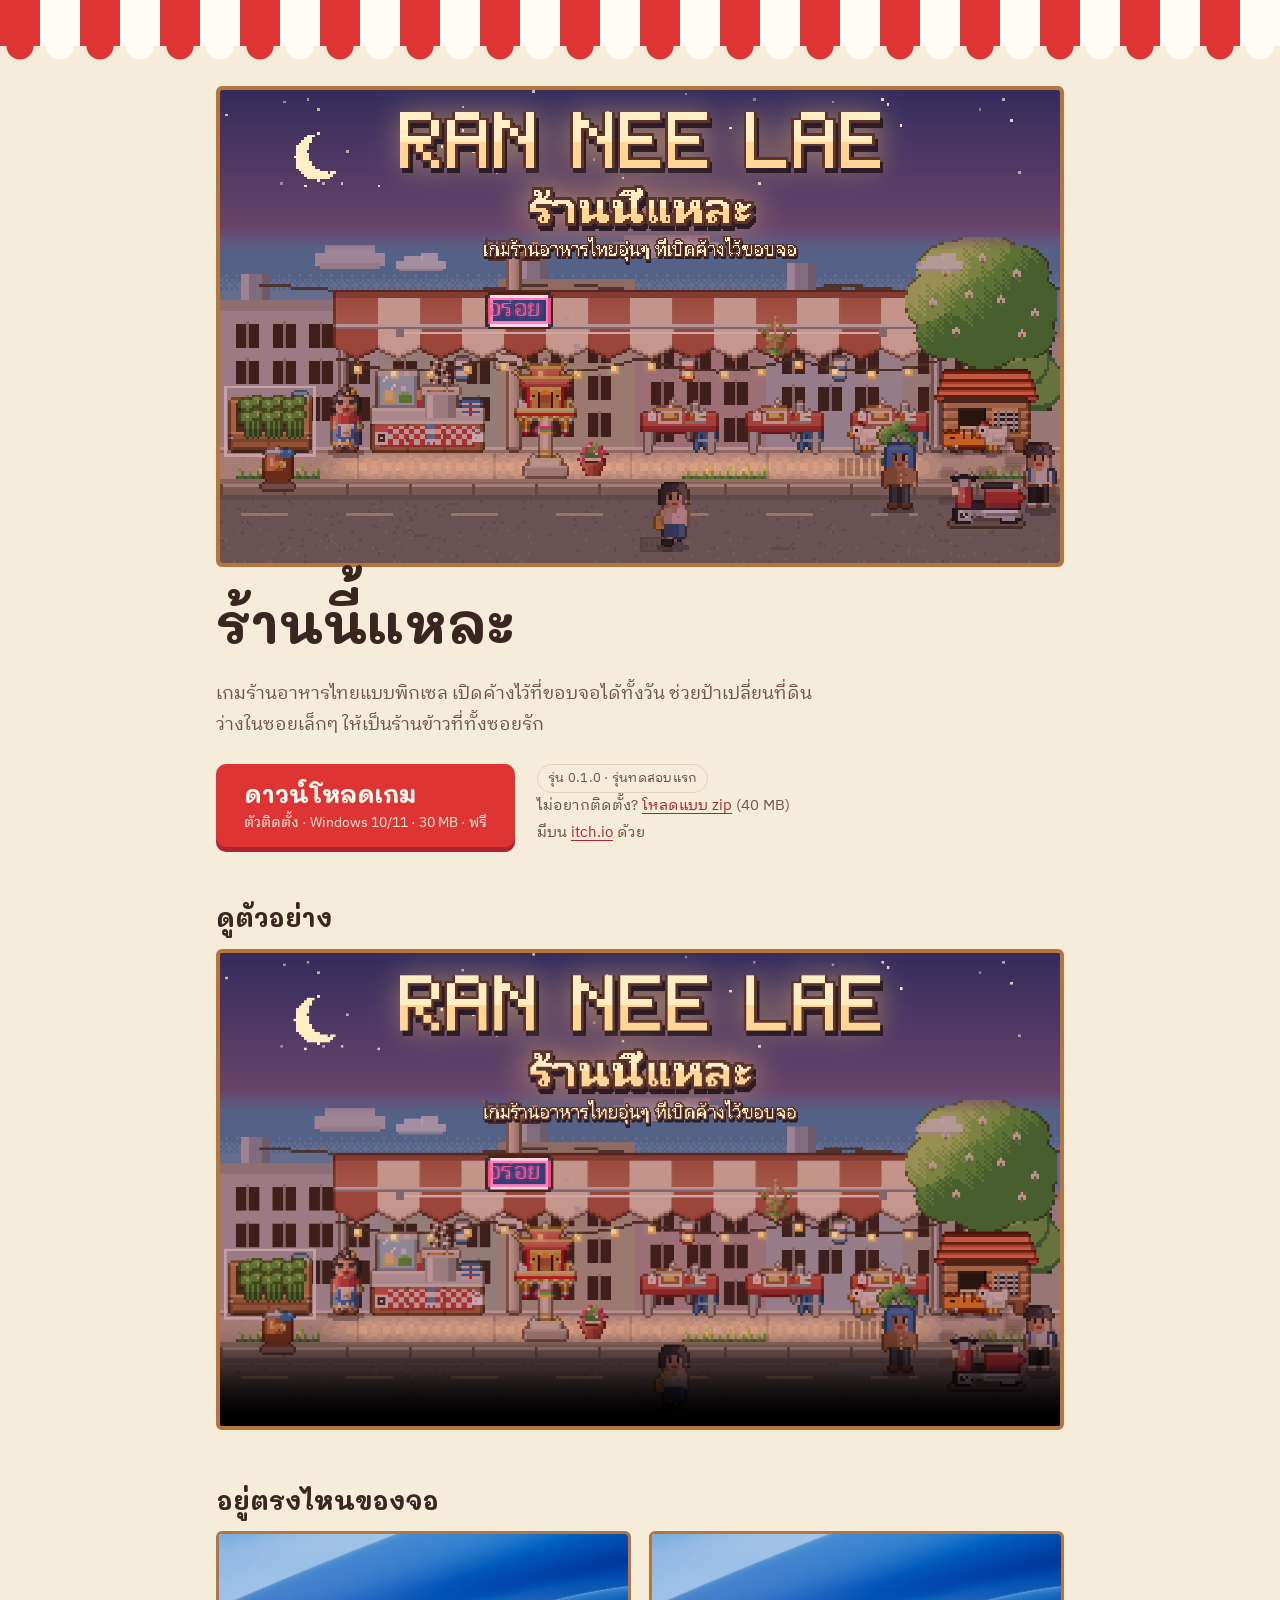
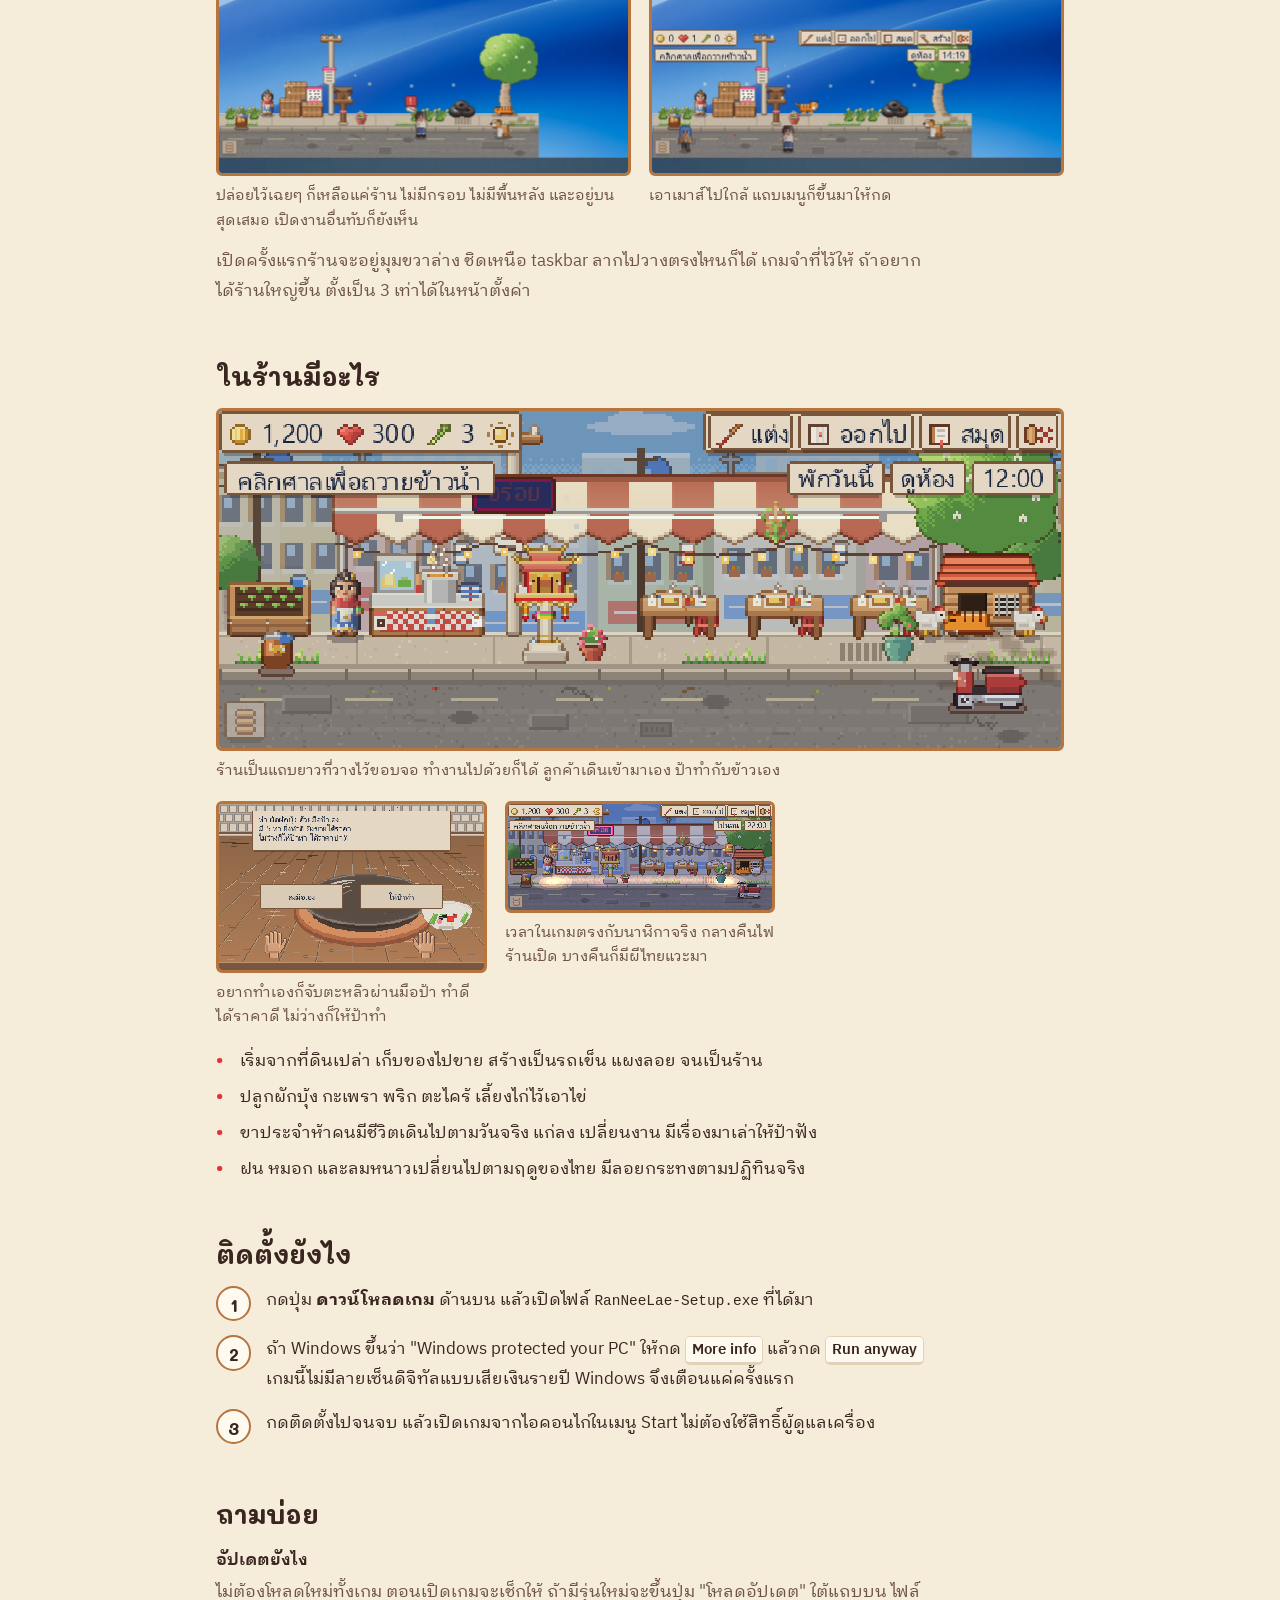
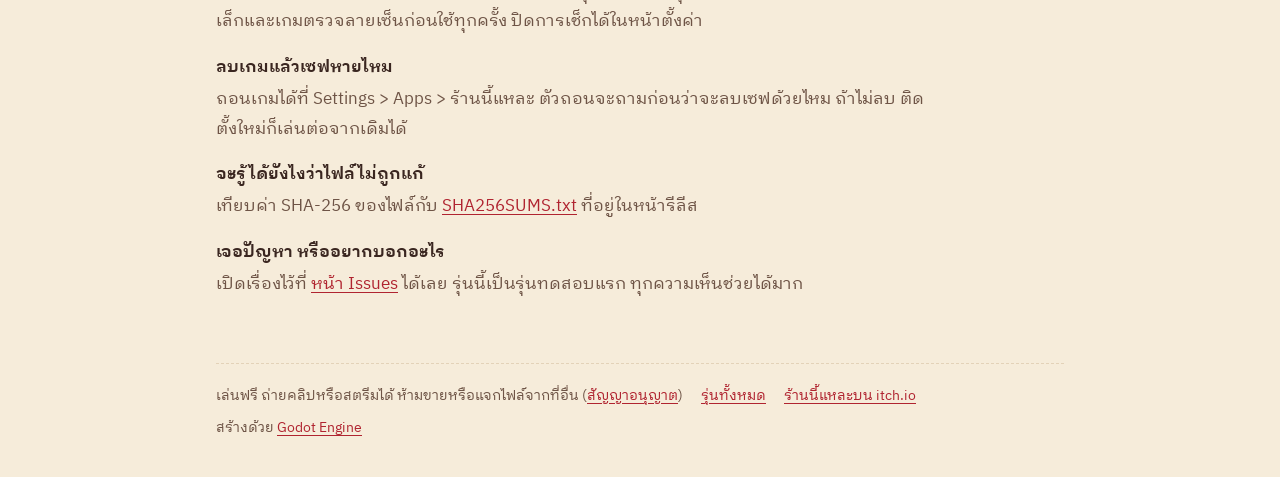
==== index.html @ ac4dc41e "Trailer on the download page Co-Authored-By: Claude Opus 5.5 <noreply@anthropic.com>" ====
<!doctype html>
<html lang="th">
<head>
<meta charset="utf-8">
<meta name="viewport" content="width=device-width, initial-scale=1, viewport-fit=cover">
<link rel="icon" type="image/png" href="icon.png">
<meta property="og:title" content="ร้านนี้แหละ">
<meta property="og:description" content="เกมร้านอาหารไทยแบบพิกเซล เปิดค้างไว้ที่ขอบหน้าจอได้ทั้งวัน เล่นฟรีบน Windows">
<meta property="og:image" content="https://intity01.github.io/ran-nee-lae-releases/cover.png">
<title>ร้านนี้แหละ</title>
<meta name="description" content="เกมร้านอาหารไทยแบบพิกเซล เปิดค้างไว้ที่ขอบหน้าจอได้ทั้งวัน เล่นฟรีบน Windows">
<link rel="preconnect" href="https://fonts.googleapis.com">
<link rel="preconnect" href="https://fonts.gstatic.com" crossorigin>
<link rel="stylesheet" href="https://fonts.googleapis.com/css2?family=Mali:wght@600;700&family=IBM+Plex+Sans+Thai+Looped:wght@400;600&display=swap">
<style>
*,*::before,*::after{box-sizing:border-box}
body{margin:0}
img{max-width:100%}
/* Layout: one warm column under the shop's striped awning; the cover is the shop window, the button is the till. */
:root {
	--ground: #f6ecda;      /* concrete in the sun */
	--paper: #fffaf0;       /* enamel plate */
	--ink: #3a2620;         /* outline ink, warm */
	--ink-soft: #6e5446;
	--awning: #de3434;      /* awning red */
	--awning-deep: #b02430;
	--stripe: #fffcf6;
	--wood: #b6743e;
	--line: #e3d2b8;
	--gold: #eeb632;
	--on-awning: #fffaf0;
	--link: #b02430;
	--display: "Mali", "Itim", "Leelawadee UI", sans-serif;
	--body: "IBM Plex Sans Thai Looped", "Leelawadee UI", "Tahoma", sans-serif;
}
@media (prefers-color-scheme: dark) {
	:root:not([data-theme="light"]) {
		--ground: #2a2440; --paper: #352d50; --ink: #f6ead2; --ink-soft: #c9bcd6;
		--awning: #f0605a; --awning-deep: #c8404a; --stripe: #f2e6d8; --wood: #e0a46a;
		--line: #4a4068; --gold: #ffd75e; --on-awning: #2a1a1a; --link: #ffb4a8; color-scheme: dark;
	}
}
:root[data-theme="dark"] {
	--ground: #2a2440; --paper: #352d50; --ink: #f6ead2; --ink-soft: #c9bcd6;
	--awning: #f0605a; --awning-deep: #c8404a; --stripe: #f2e6d8; --wood: #e0a46a;
	--line: #4a4068; --gold: #ffd75e; --on-awning: #2a1a1a; --link: #ffb4a8; color-scheme: dark;
}

body { background: var(--ground); color: var(--ink); font: 400 1.0625rem/1.75 var(--body); }
img.px { image-rendering: pixelated; display: block; width: 100%; height: auto; }
a { color: var(--link); text-underline-offset: 3px; }
a:focus-visible, .buy:focus-visible { outline: 3px solid var(--gold); outline-offset: 3px; }

/* the awning: red and white stripes ending in scallops, like the shop's own */
.awning { height: 46px; position: relative;
	background: repeating-linear-gradient(90deg, var(--awning) 0 40px, var(--stripe) 40px 80px); }
.awning::after { content: ""; position: absolute; left: 0; right: 0; top: 100%; height: 14px;
	background: radial-gradient(circle at 20px 0, var(--awning) 13px, transparent 14px) 0 0 / 80px 14px repeat-x,
		radial-gradient(circle at 20px 0, var(--stripe) 13px, transparent 14px) 40px 0 / 80px 14px repeat-x; }

.wrap { max-width: 880px; margin: 0 auto; padding-left: max(16px, env(safe-area-inset-left, 0px));
	padding-right: max(16px, env(safe-area-inset-right, 0px)); }

.hero { padding-block: 40px 8px; display: grid; gap: 22px; }
.window { border: 4px solid var(--wood); border-radius: 6px; overflow: hidden; background: var(--paper); }
.hero h1 { font: 700 clamp(2.4rem, 7vw, 3.4rem)/1.25 var(--display); margin: 0; text-wrap: balance; }
.hero .lede { margin: 0; max-width: 34em; color: var(--ink-soft); font-size: 1.125rem; }
.till { display: flex; flex-wrap: wrap; align-items: center; gap: 14px 22px; }
.buy { display: inline-grid; gap: 2px; text-decoration: none; background: var(--awning); color: var(--on-awning);
	padding: 14px 28px 12px; border-radius: 10px; box-shadow: 0 5px 0 var(--awning-deep);
	transition: transform .12s, box-shadow .12s; }
:root .buy { color: var(--on-awning); }
.buy:hover { transform: translateY(2px); box-shadow: 0 3px 0 var(--awning-deep); }
.buy:active { transform: translateY(5px); box-shadow: 0 0 0 var(--awning-deep); }
.buy b { font: 700 1.5rem/1.3 var(--display); }
.buy small { font-size: .875rem; opacity: .92; }
.alt { font-size: .95rem; color: var(--ink-soft); }
.tag { display: inline-block; font-size: .8125rem; letter-spacing: .02em; padding: 2px 10px; border-radius: 99px;
	border: 1px solid var(--line); color: var(--ink-soft); }

section { padding-block: 44px 8px; }
h2 { font: 700 1.6rem/1.4 var(--display); margin: 0 0 14px; text-wrap: balance; }
.shots { display: grid; grid-template-columns: repeat(auto-fit, minmax(240px, 1fr)); gap: 18px; }
.shots figure { margin: 0; display: grid; gap: 8px; align-content: start; min-width: 0; }
.shots .window { border-width: 3px; }
.shots figcaption { font-size: .95rem; color: var(--ink-soft); line-height: 1.6; }
.wide { grid-column: 1 / -1; }
.desk { grid-template-columns: repeat(auto-fit, minmax(280px, 1fr)); }
.desk img { display: block; width: 100%; height: auto; }
.trailer { display: block; width: 100%; height: auto; background: #1c1624; }
.note { margin: 14px 0 0; max-width: 42em; color: var(--ink-soft); }
ul.menu { list-style: none; padding: 0; margin: 18px 0 0; display: grid; gap: 6px; max-width: 40em; }
ul.menu li { display: grid; grid-template-columns: 1.4em 1fr; }
ul.menu li::before { content: "•"; color: var(--awning); font-weight: 700; }

ol.steps { list-style: none; counter-reset: s; padding: 0; margin: 0; display: grid; gap: 14px; max-width: 42em; }
ol.steps li { counter-increment: s; display: grid; grid-template-columns: 2.4rem 1fr; gap: 12px; align-items: start; }
ol.steps li::before { content: counter(s); font: 700 1.1rem/2.2rem var(--display); text-align: center;
	width: 2.2rem; height: 2.2rem; border-radius: 50%; background: var(--paper); border: 2px solid var(--wood); }
ol.steps p { margin: 0; }
kbd { font: 600 .9em var(--body); background: var(--paper); border: 1px solid var(--line); border-bottom-width: 3px;
	border-radius: 5px; padding: 0 6px; white-space: nowrap; }

dl.faq { margin: 0; display: grid; gap: 16px; max-width: 42em; }
dl.faq dt { font-weight: 600; }
dl.faq dd { margin: 2px 0 0; color: var(--ink-soft); }
code { font-size: .85em; word-break: break-all; }

footer { margin-top: 56px; border-top: 1px dashed var(--line); padding-block: 20px 36px; font-size: .9rem;
	color: var(--ink-soft); display: flex; flex-wrap: wrap; gap: 6px 18px; }
@media (prefers-reduced-motion: reduce) { .buy { transition: none; } }
</style>
</head>
<body>

<div class="awning" aria-hidden="true"></div>

<main class="wrap">
	<header class="hero">
		<div class="window"><img class="px" src="cover.png" width="1280" height="720"
			alt="ร้านข้าวของป้าในซอยตอนพลบค่ำ มีกันสาดลายแดงขาว ศาลพระภูมิ โต๊ะ และไก่"></div>
		<h1>ร้านนี้แหละ</h1>
		<p class="lede">เกมร้านอาหารไทยแบบพิกเซล เปิดค้างไว้ที่ขอบจอได้ทั้งวัน ช่วยป้าเปลี่ยนที่ดินว่างในซอยเล็กๆ ให้เป็นร้านข้าวที่ทั้งซอยรัก</p>
		<div class="till">
			<a class="buy" id="download" href="https://github.com/intity01/ran-nee-lae-releases/releases/latest/download/RanNeeLae-Setup.exe">
				<b>ดาวน์โหลดเกม</b>
				<small>ตัวติดตั้ง · Windows 10/11 · 30 MB · ฟรี</small>
			</a>
			<div class="alt">
				<span class="tag">รุ่น 0.1.0 · รุ่นทดสอบแรก</span><br>
				ไม่อยากติดตั้ง? <a href="https://github.com/intity01/ran-nee-lae-releases/releases/latest/download/RanNeeLae.zip">โหลดแบบ zip</a> (40 MB)<br>
				มีบน <a href="https://im-shines.itch.io/ran-nee-lae">itch.io</a> ด้วย
			</div>
		</div>
	</header>

	<section aria-labelledby="watch">
		<h2 id="watch">ดูตัวอย่าง</h2>
		<div class="window"><video class="trailer" src="media/trailer.mp4" poster="cover.png" width="1280" height="800"
			controls muted playsinline preload="metadata">ตัวอย่างเกม 32 วินาที</video></div>
	</section>

	<section aria-labelledby="where">
		<h2 id="where">อยู่ตรงไหนของจอ</h2>
		<div class="shots desk">
			<figure>
				<div class="window"><img src="shots/desktop-quiet.png" width="820" height="479"
					alt="ร้านของป้าวางอยู่มุมล่างของหน้าจอ Windows เหนือ taskbar ไม่มีกรอบหน้าต่าง เห็นพื้นหลังจอรอบๆ"></div>
				<figcaption>ปล่อยไว้เฉยๆ ก็เหลือแค่ร้าน ไม่มีกรอบ ไม่มีพื้นหลัง และอยู่บนสุดเสมอ เปิดงานอื่นทับก็ยังเห็น</figcaption>
			</figure>
			<figure>
				<div class="window"><img src="shots/desktop-ui.png" width="820" height="479"
					alt="ร้านเดียวกันตอนเอาเมาส์ไปใกล้ มีแถบเงิน หัวใจ ผัก และปุ่มแต่ง ออกไป สมุด สร้าง ขึ้นมา"></div>
				<figcaption>เอาเมาส์ไปใกล้ แถบเมนูก็ขึ้นมาให้กด</figcaption>
			</figure>
		</div>
		<p class="note">เปิดครั้งแรกร้านจะอยู่มุมขวาล่าง ชิดเหนือ taskbar ลากไปวางตรงไหนก็ได้ เกมจำที่ไว้ให้ ถ้าอยากได้ร้านใหญ่ขึ้น ตั้งเป็น 3 เท่าได้ในหน้าตั้งค่า</p>
	</section>

	<section aria-labelledby="inside">
		<h2 id="inside">ในร้านมีอะไร</h2>
		<div class="shots">
			<figure class="wide">
				<div class="window"><img class="px" src="shots/day.png" width="640" height="256"
					alt="ร้านตอนกลางวัน มีแปลงผัก ป้ายืนหน้าเตา โต๊ะลูกค้า และเล้าไก่"></div>
				<figcaption>ร้านเป็นแถบยาวที่วางไว้ขอบจอ ทำงานไปด้วยก็ได้ ลูกค้าเดินเข้ามาเอง ป้าทำกับข้าวเอง</figcaption>
			</figure>
			<figure>
				<div class="window"><img class="px" src="shots/cook.png" width="640" height="400"
					alt="มุมมองมือของป้าหน้ากระทะ เลือกได้ว่าจะลงมือเองหรือให้ป้าทำ"></div>
				<figcaption>อยากทำเองก็จับตะหลิวผ่านมือป้า ทำดีได้ราคาดี ไม่ว่างก็ให้ป้าทำ</figcaption>
			</figure>
			<figure>
				<div class="window"><img class="px" src="shots/night.png" width="640" height="256"
					alt="ร้านตอนกลางคืน โคมไฟเปิด ป้ายไฟนีออนสว่าง"></div>
				<figcaption>เวลาในเกมตรงกับนาฬิกาจริง กลางคืนไฟร้านเปิด บางคืนก็มีผีไทยแวะมา</figcaption>
			</figure>
		</div>
		<ul class="menu">
			<li>เริ่มจากที่ดินเปล่า เก็บของไปขาย สร้างเป็นรถเข็น แผงลอย จนเป็นร้าน</li>
			<li>ปลูกผักบุ้ง กะเพรา พริก ตะไคร้ เลี้ยงไก่ไว้เอาไข่</li>
			<li>ขาประจำห้าคนมีชีวิตเดินไปตามวันจริง แก่ลง เปลี่ยนงาน มีเรื่องมาเล่าให้ป้าฟัง</li>
			<li>ฝน หมอก และลมหนาวเปลี่ยนไปตามฤดูของไทย มีลอยกระทงตามปฏิทินจริง</li>
		</ul>
	</section>

	<section aria-labelledby="install">
		<h2 id="install">ติดตั้งยังไง</h2>
		<ol class="steps">
			<li><p>กดปุ่ม <b>ดาวน์โหลดเกม</b> ด้านบน แล้วเปิดไฟล์ <code>RanNeeLae-Setup.exe</code> ที่ได้มา</p></li>
			<li><p>ถ้า Windows ขึ้นว่า "Windows protected your PC" ให้กด <kbd>More info</kbd> แล้วกด <kbd>Run anyway</kbd>
				เกมนี้ไม่มีลายเซ็นดิจิทัลแบบเสียเงินรายปี Windows จึงเตือนแค่ครั้งแรก</p></li>
			<li><p>กดติดตั้งไปจนจบ แล้วเปิดเกมจากไอคอนไก่ในเมนู Start ไม่ต้องใช้สิทธิ์ผู้ดูแลเครื่อง</p></li>
		</ol>
	</section>

	<section aria-labelledby="faq">
		<h2 id="faq">ถามบ่อย</h2>
		<dl class="faq">
			<div><dt>อัปเดตยังไง</dt>
				<dd>ไม่ต้องโหลดใหม่ทั้งเกม ตอนเปิดเกมจะเช็กให้ ถ้ามีรุ่นใหม่จะขึ้นปุ่ม "โหลดอัปเดต" ใต้แถบบน ไฟล์เล็กและเกมตรวจลายเซ็นก่อนใช้ทุกครั้ง ปิดการเช็กได้ในหน้าตั้งค่า</dd></div>
			<div><dt>ลบเกมแล้วเซฟหายไหม</dt>
				<dd>ถอนเกมได้ที่ Settings &gt; Apps &gt; ร้านนี้แหละ ตัวถอนจะถามก่อนว่าจะลบเซฟด้วยไหม ถ้าไม่ลบ ติดตั้งใหม่ก็เล่นต่อจากเดิมได้</dd></div>
			<div><dt>จะรู้ได้ยังไงว่าไฟล์ไม่ถูกแก้</dt>
				<dd>เทียบค่า SHA-256 ของไฟล์กับ <a href="https://github.com/intity01/ran-nee-lae-releases/releases/latest/download/SHA256SUMS.txt">SHA256SUMS.txt</a> ที่อยู่ในหน้ารีลีส</dd></div>
			<div><dt>เจอปัญหา หรืออยากบอกอะไร</dt>
				<dd>เปิดเรื่องไว้ที่ <a href="https://github.com/intity01/ran-nee-lae-releases/issues">หน้า Issues</a> ได้เลย รุ่นนี้เป็นรุ่นทดสอบแรก ทุกความเห็นช่วยได้มาก</dd></div>
		</dl>
	</section>

	<footer>
		<span>เล่นฟรี ถ่ายคลิปหรือสตรีมได้ ห้ามขายหรือแจกไฟล์จากที่อื่น (<a href="https://github.com/intity01/ran-nee-lae-releases/blob/main/LICENSE.txt">สัญญาอนุญาต</a>)</span>
		<span><a href="https://github.com/intity01/ran-nee-lae-releases/releases">รุ่นทั้งหมด</a></span>
		<span><a href="https://im-shines.itch.io/ran-nee-lae">ร้านนี้แหละบน itch.io</a></span>
		<span>สร้างด้วย <a href="https://godotengine.org">Godot Engine</a></span>
	</footer>
</main>
</body>
</html>
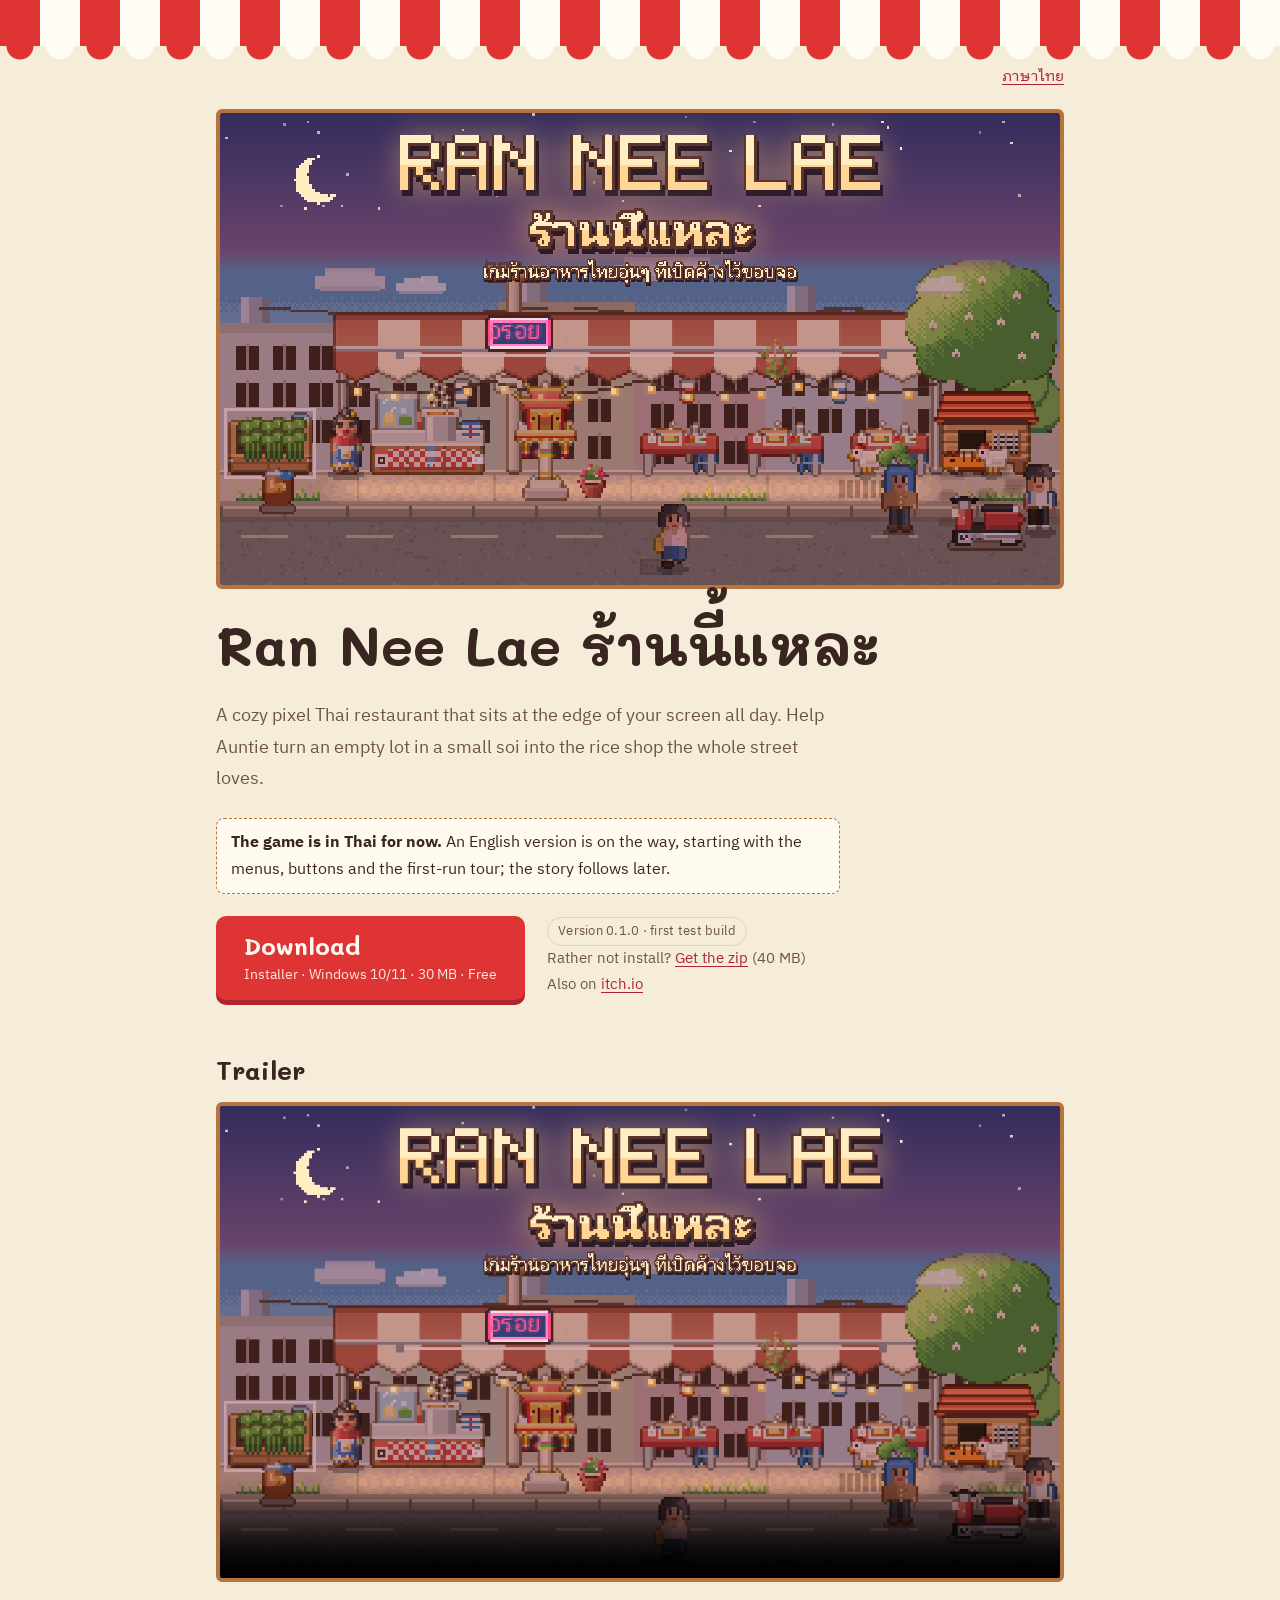
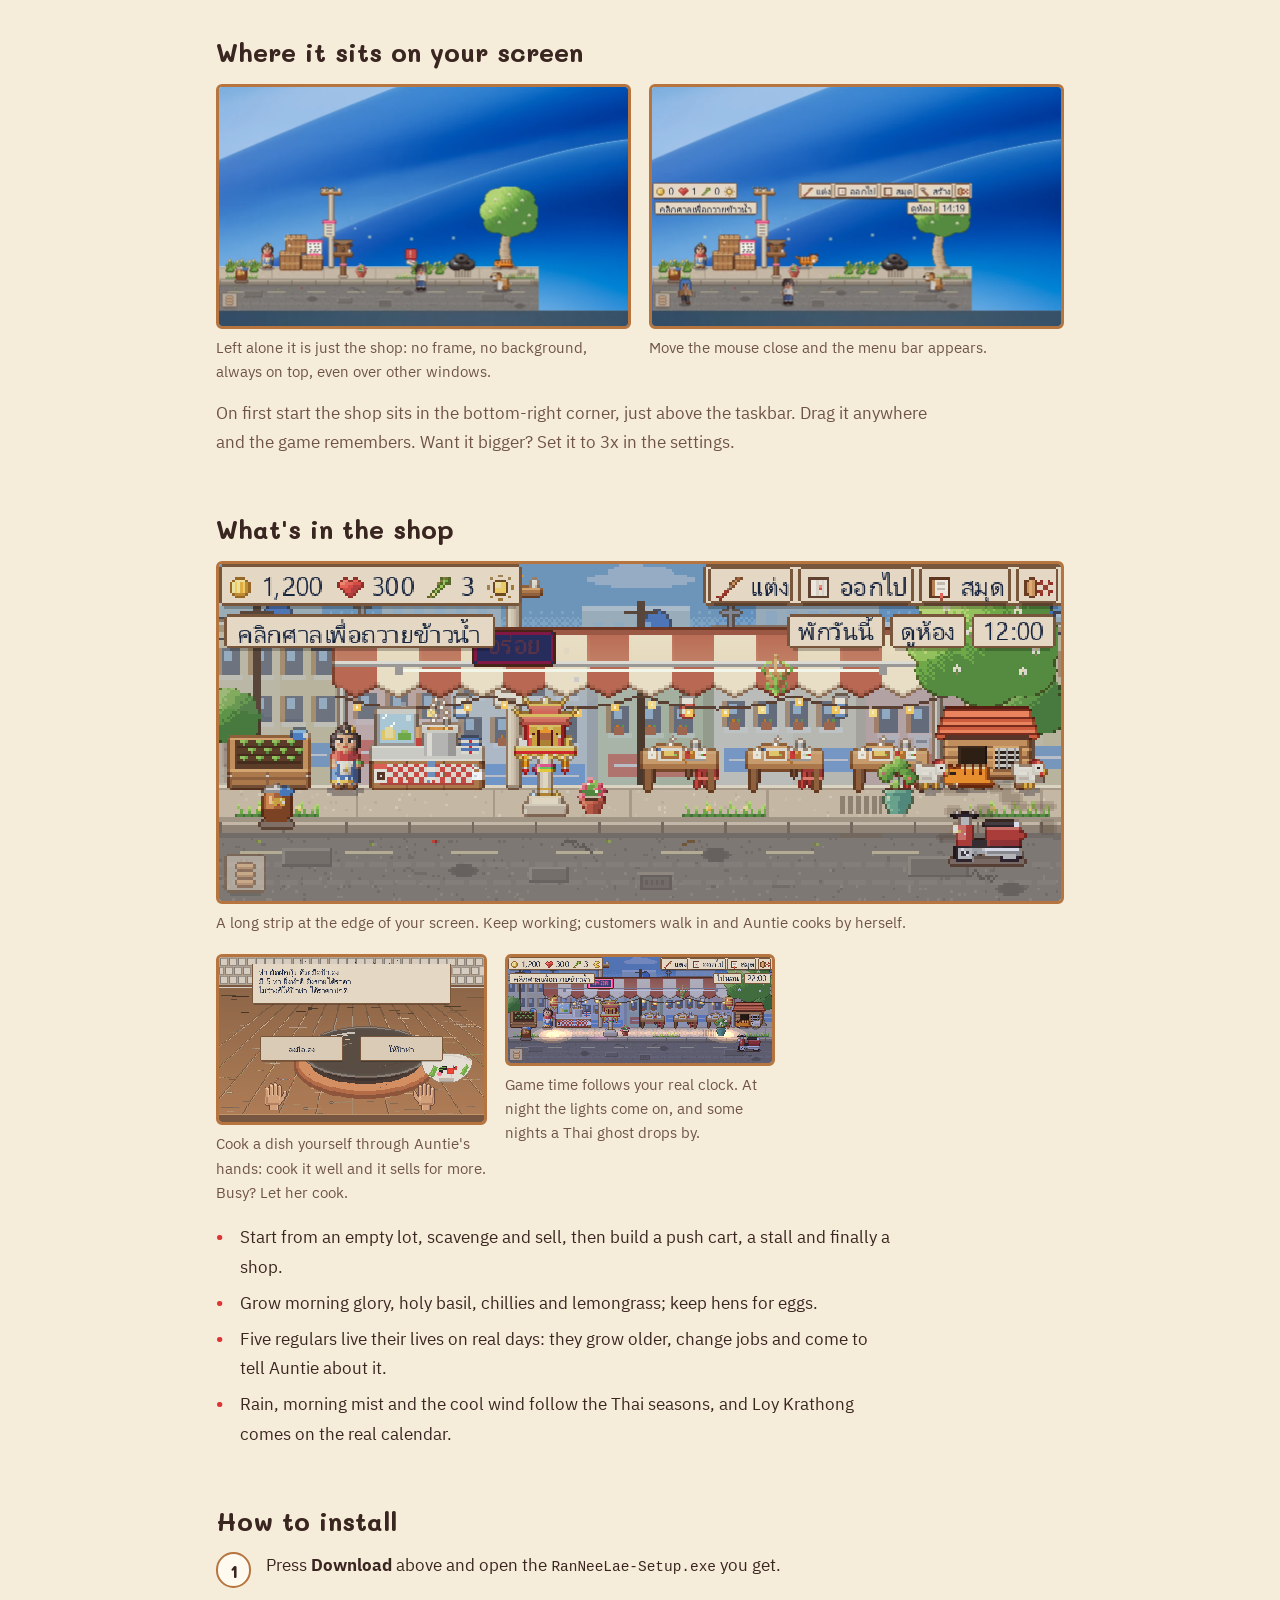
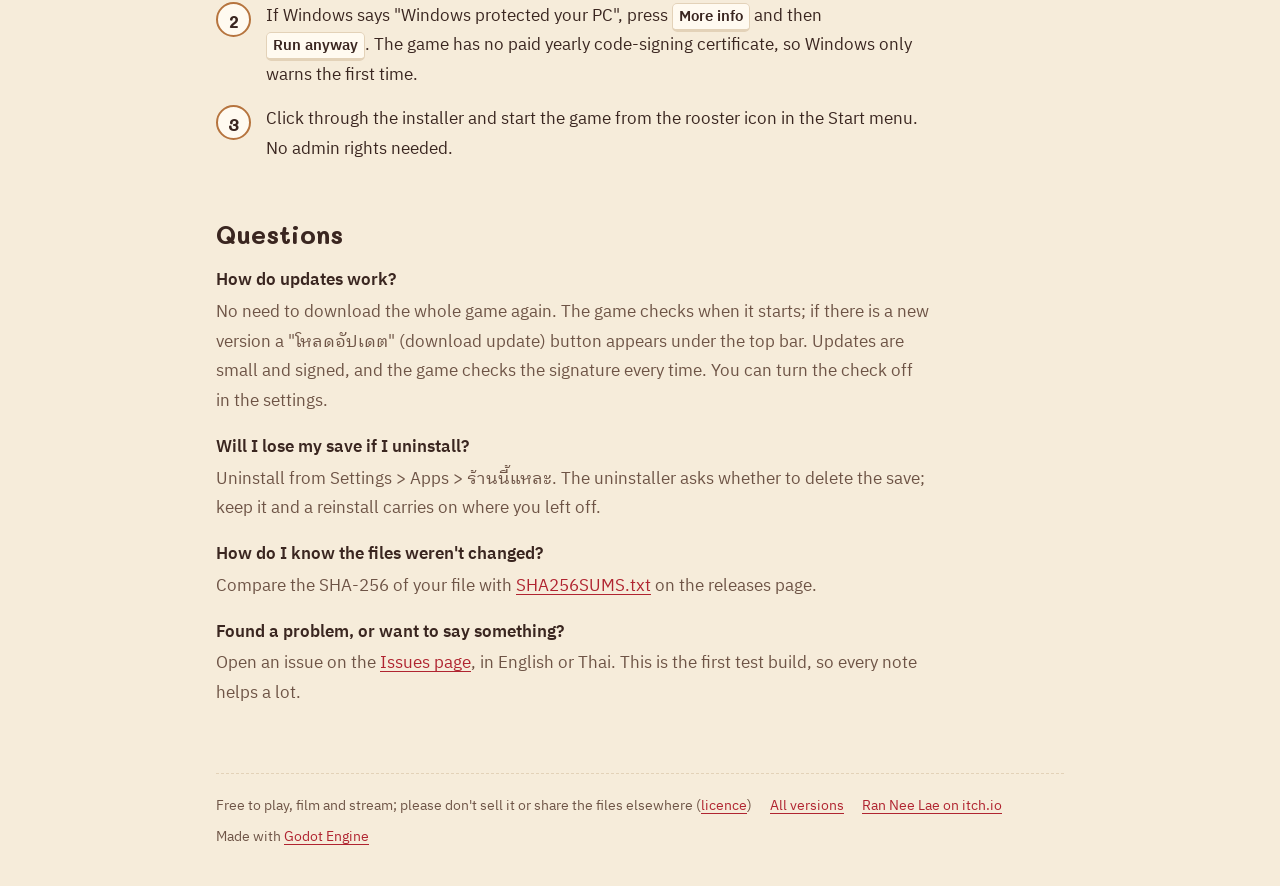
==== commit d7299b97: "English download page, a language link on both pages, English in the readme Co-Authored-By: Claude O" ====
--- a/index.html
+++ b/index.html
@@ -109,13 +109,35 @@
 footer { margin-top: 56px; border-top: 1px dashed var(--line); padding-block: 20px 36px; font-size: .9rem;
 	color: var(--ink-soft); display: flex; flex-wrap: wrap; gap: 6px 18px; }
 @media (prefers-reduced-motion: reduce) { .buy { transition: none; } }
+.lang { margin: 18px 0 -22px; text-align: right; font-size: .95rem; }
+.langnote { margin: 0; max-width: 40em; padding: 10px 14px; border-radius: 8px; background: var(--paper);
+	border: 1px dashed var(--wood); font-size: .975rem; }
 </style>
+<link rel="alternate" hreflang="th" href="https://intity01.github.io/ran-nee-lae-releases/">
+<link rel="alternate" hreflang="en" href="https://intity01.github.io/ran-nee-lae-releases/en/">
+<script>
+(function () {
+	var saved = null;
+	try { saved = localStorage.getItem("lang"); } catch (_) {}
+	var langs = navigator.languages || [navigator.language || ""];
+	var thai = langs.some(function (l) { return /^th/i.test(l); });
+	if (saved === "en" || (!saved && !thai)) location.replace("en/" + location.hash);
+})();
+</script>
+<script>
+/* Remember a language picked by hand; a first visit from a non-Thai browser goes to the English page. */
+document.addEventListener("click", function (e) {
+	var a = e.target.closest && e.target.closest(".lang a");
+	if (a) { try { localStorage.setItem("lang", a.getAttribute("hreflang")); } catch (_) {} }
+});
+</script>
 </head>
 <body>
 
 <div class="awning" aria-hidden="true"></div>
 
 <main class="wrap">
+	<p class="lang"><a href="en/" hreflang="en" lang="en">English</a></p>
 	<header class="hero">
 		<div class="window"><img class="px" src="cover.png" width="1280" height="720"
 			alt="ร้านข้าวของป้าในซอยตอนพลบค่ำ มีกันสาดลายแดงขาว ศาลพระภูมิ โต๊ะ และไก่"></div>
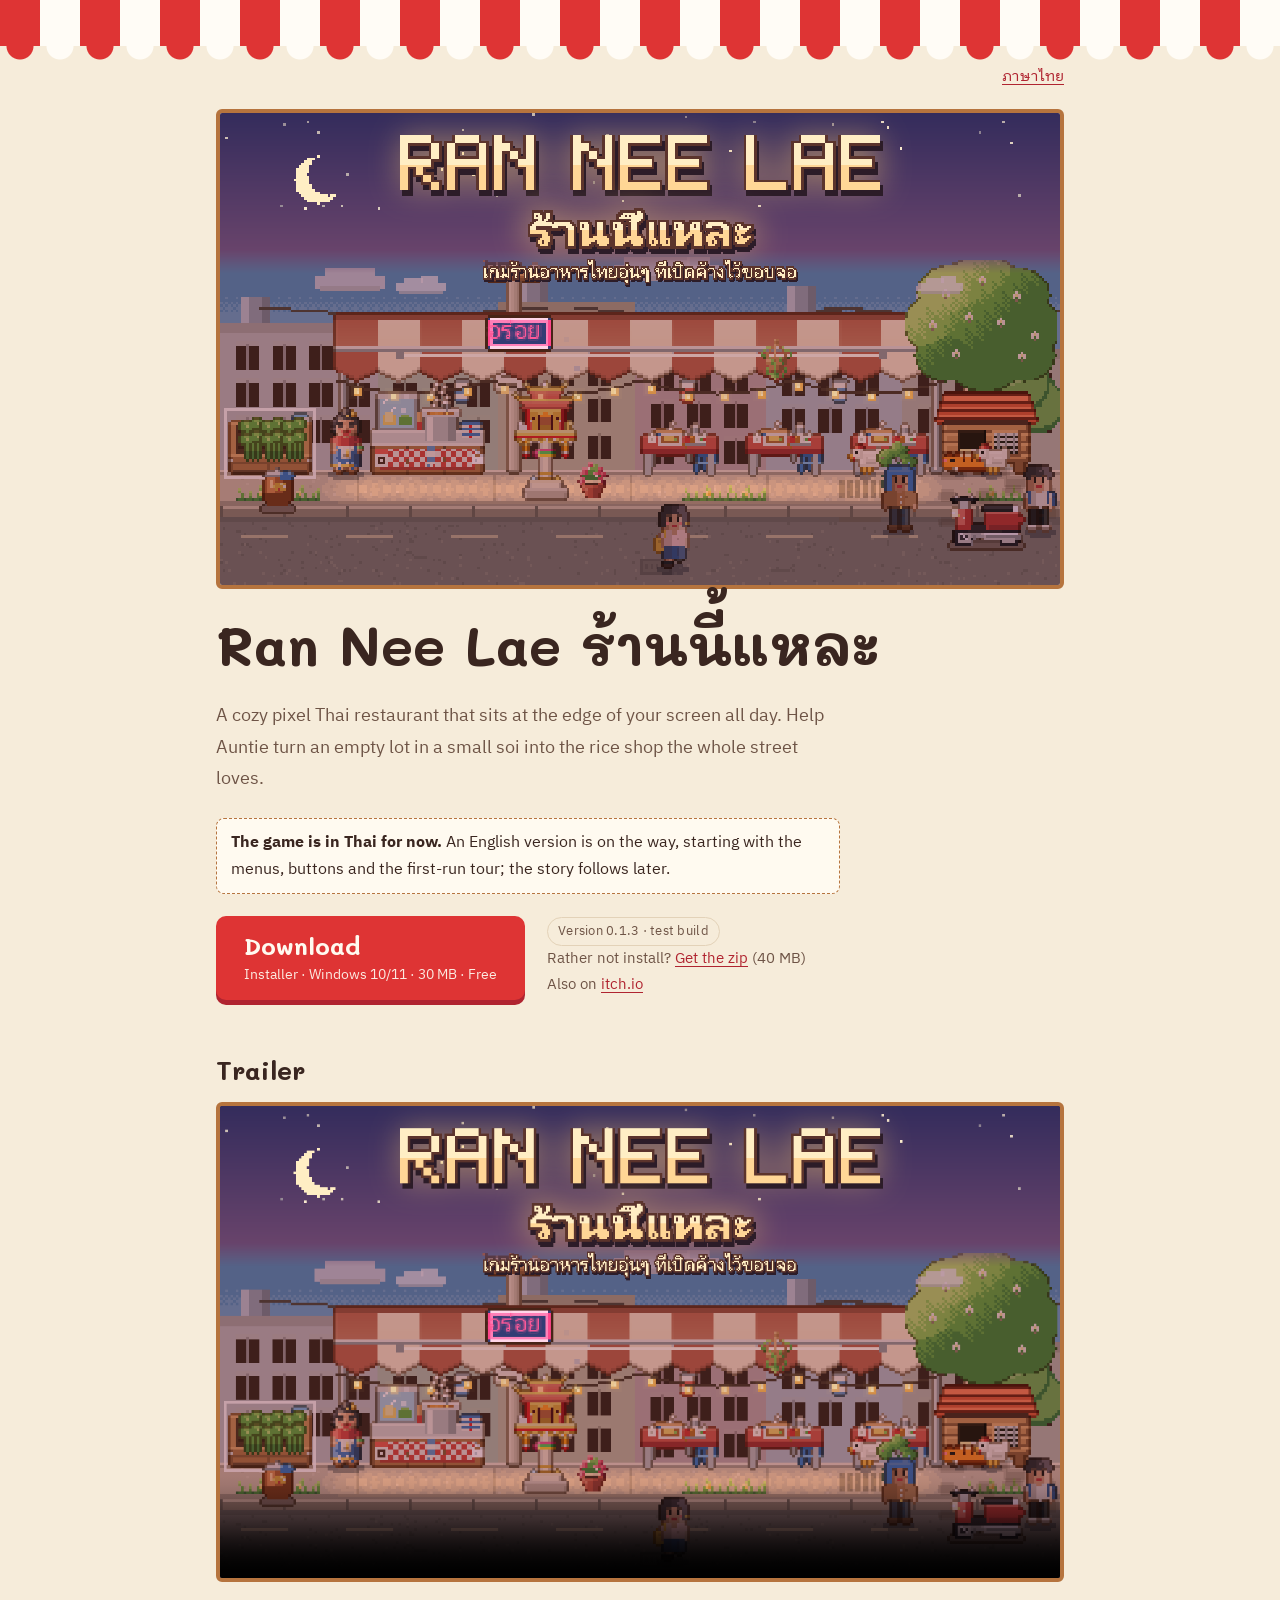
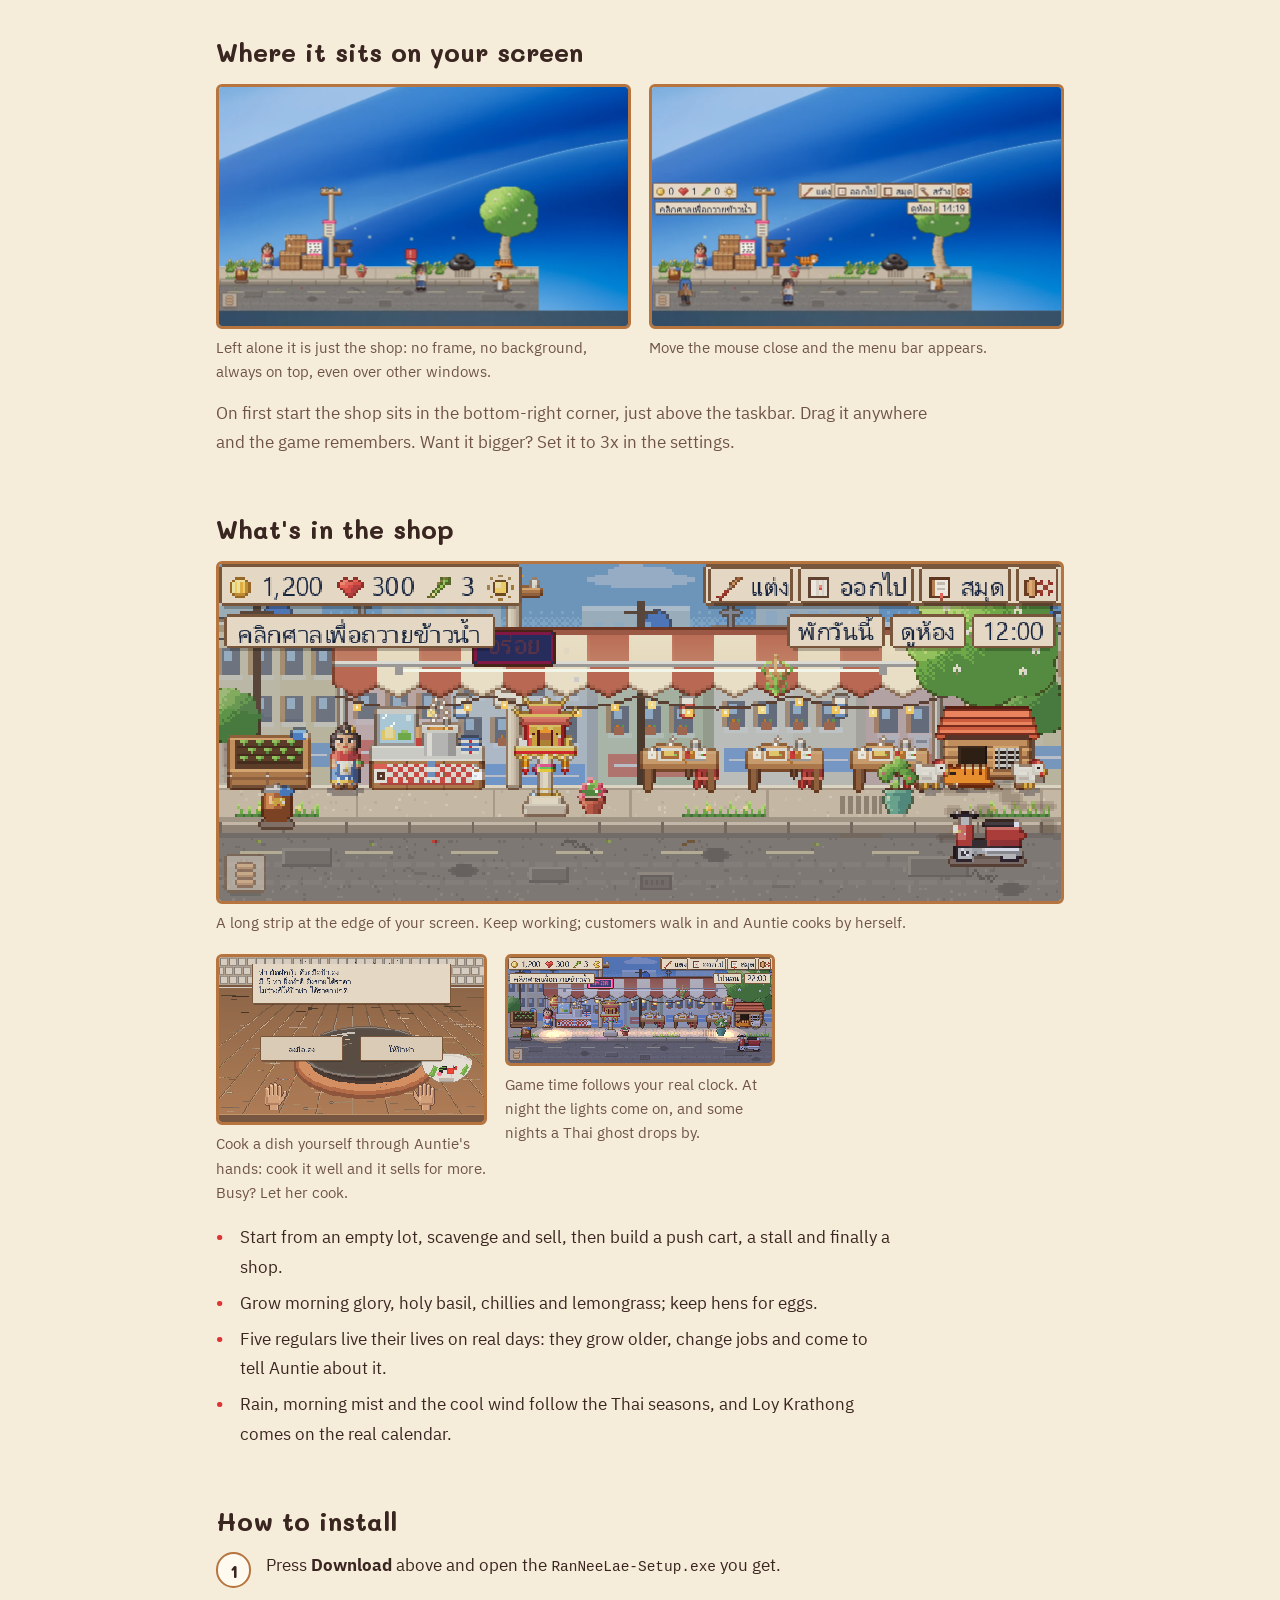
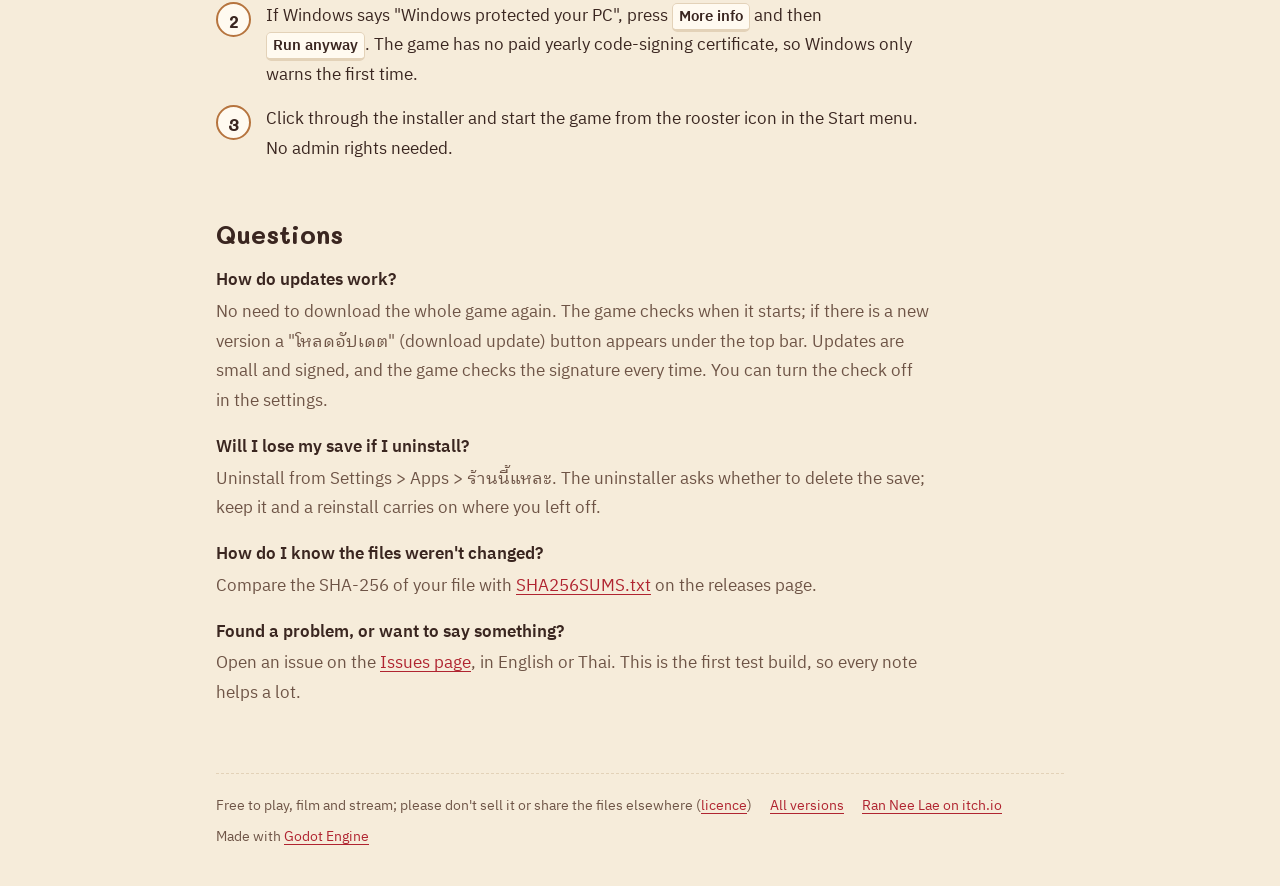
==== commit 266aeb67: "Page shows version 0.1.3 Co-Authored-By: Claude Opus 5.5 <noreply@anthropic.com>" ====
--- a/index.html
+++ b/index.html
@@ -149,7 +149,7 @@
 				<small>ตัวติดตั้ง · Windows 10/11 · 30 MB · ฟรี</small>
 			</a>
 			<div class="alt">
-				<span class="tag">รุ่น 0.1.0 · รุ่นทดสอบแรก</span><br>
+				<span class="tag">รุ่น 0.1.3 · รุ่นทดสอบ</span><br>
 				ไม่อยากติดตั้ง? <a href="https://github.com/intity01/ran-nee-lae-releases/releases/latest/download/RanNeeLae.zip">โหลดแบบ zip</a> (40 MB)<br>
 				มีบน <a href="https://im-shines.itch.io/ran-nee-lae">itch.io</a> ด้วย
 			</div>
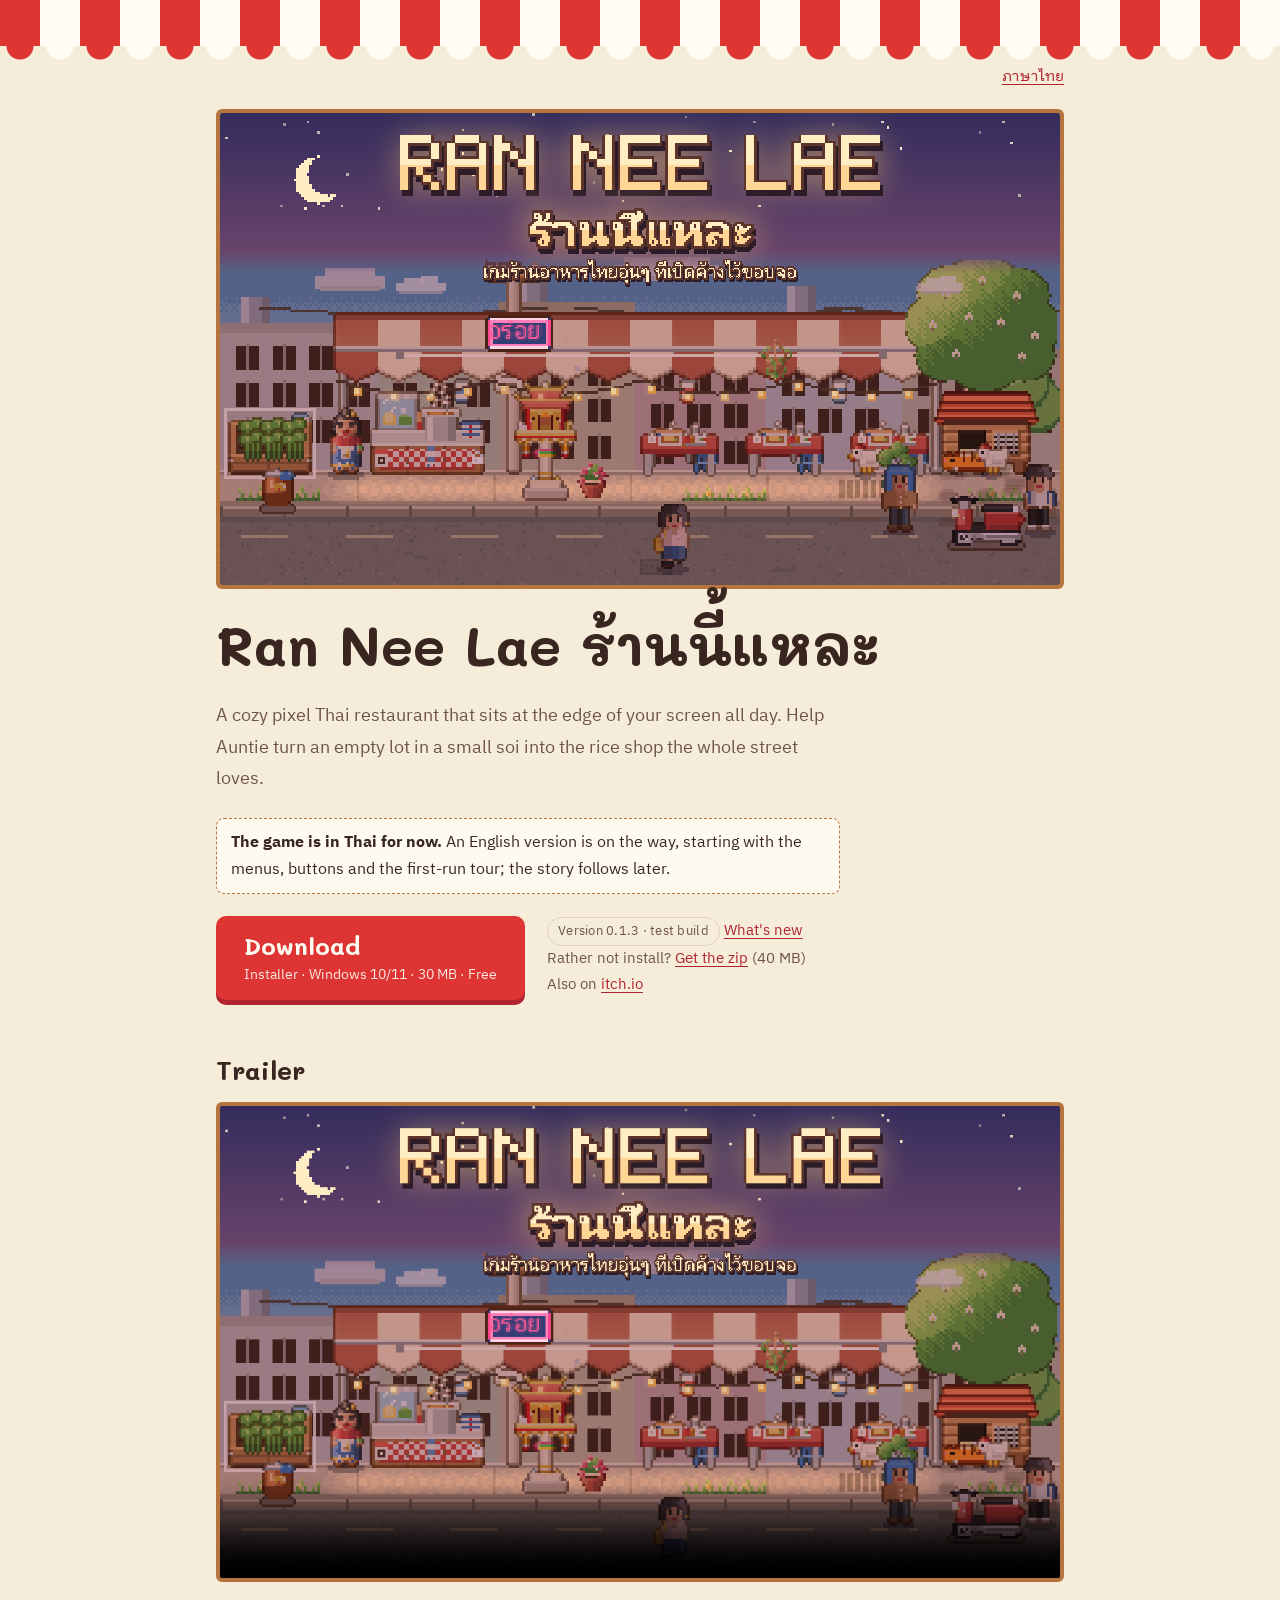
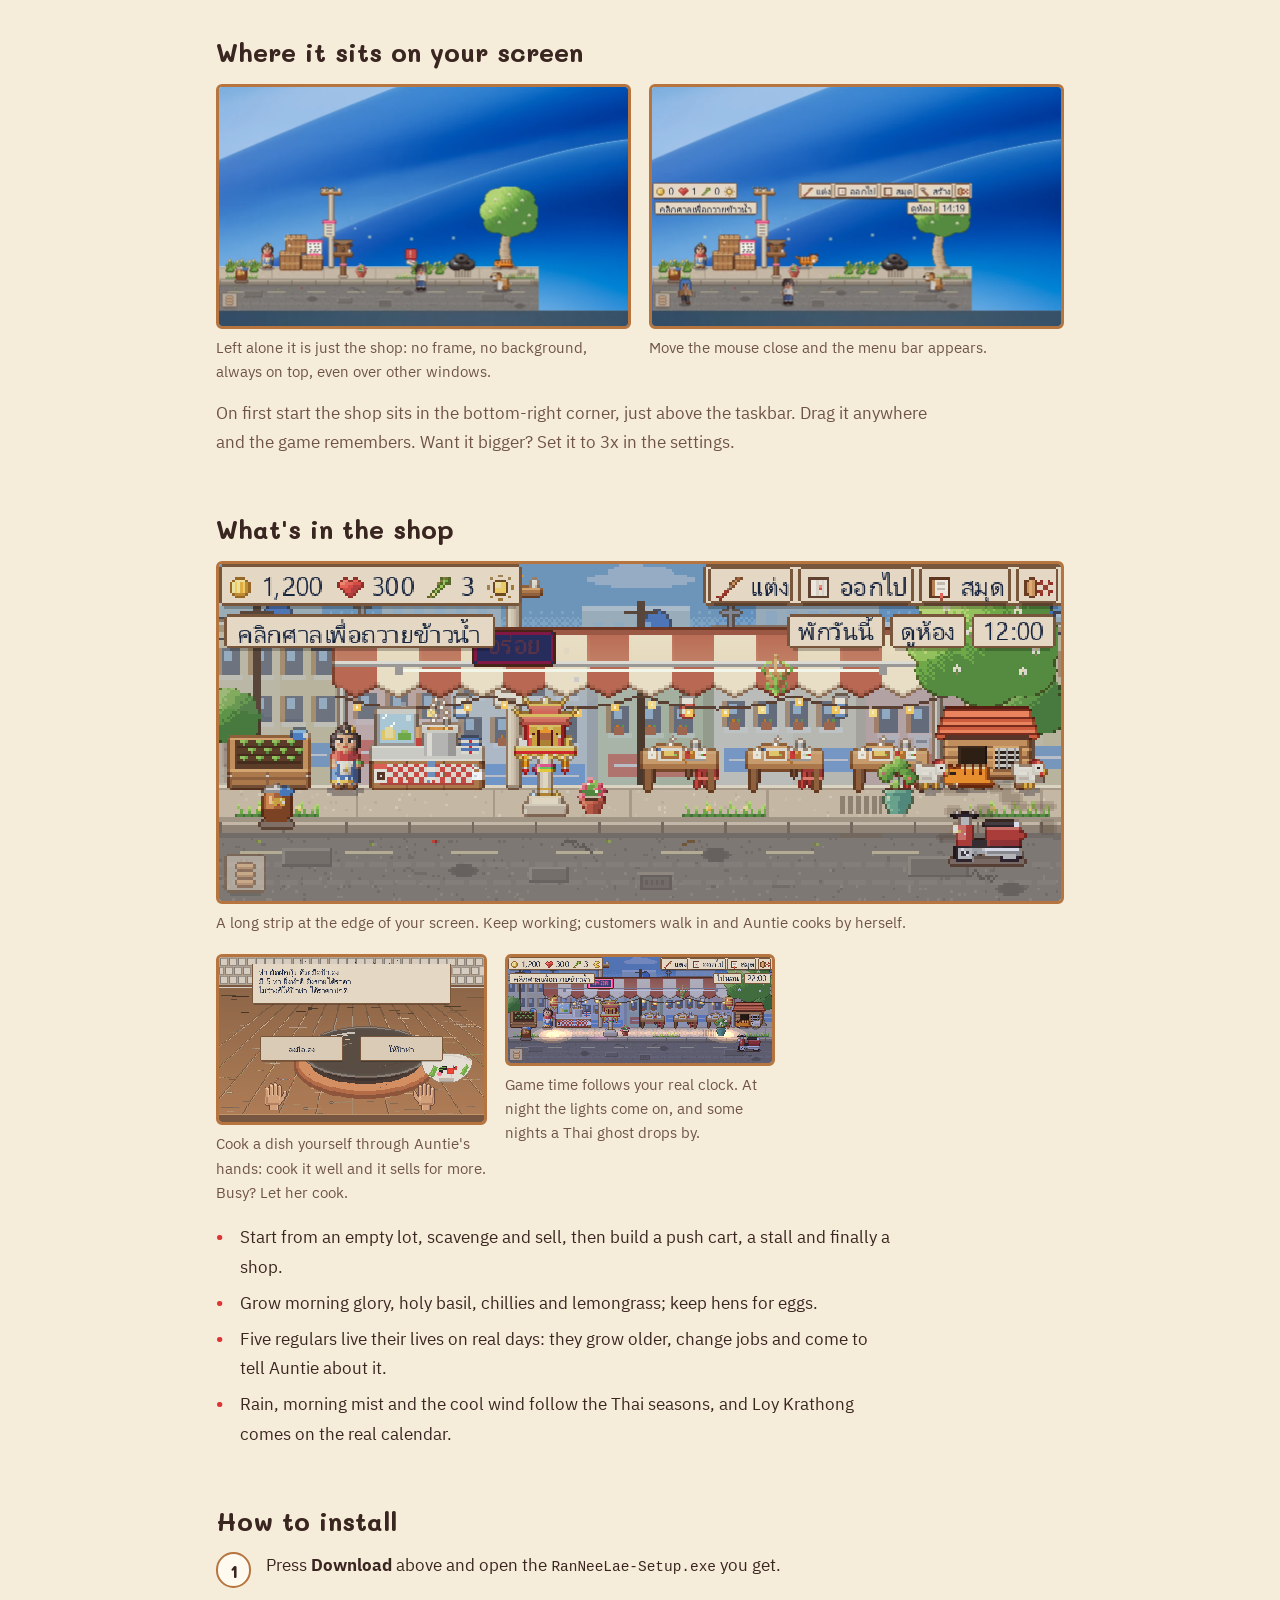
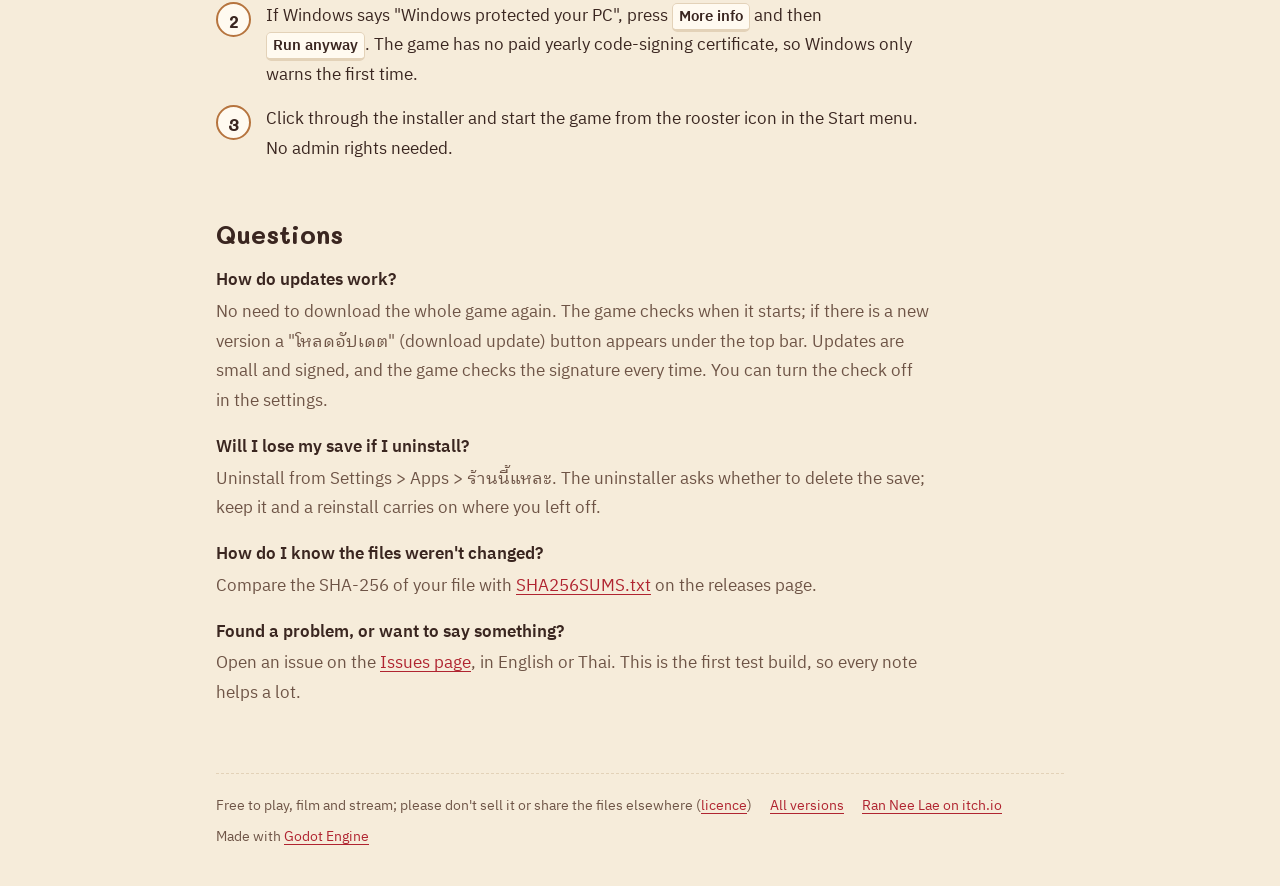
==== commit 4751d80a: "The version line reads the newest release by itself; a What's new link Co-Authored-By: Claude Opus 5" ====
--- a/index.html
+++ b/index.html
@@ -149,7 +149,7 @@
 				<small>ตัวติดตั้ง · Windows 10/11 · 30 MB · ฟรี</small>
 			</a>
 			<div class="alt">
-				<span class="tag">รุ่น 0.1.3 · รุ่นทดสอบ</span><br>
+				<span class="tag" id="version">รุ่น 0.1.3 · รุ่นทดสอบ</span> <a href="https://github.com/intity01/ran-nee-lae-releases/releases/latest">มีอะไรใหม่</a><br>
 				ไม่อยากติดตั้ง? <a href="https://github.com/intity01/ran-nee-lae-releases/releases/latest/download/RanNeeLae.zip">โหลดแบบ zip</a> (40 MB)<br>
 				มีบน <a href="https://im-shines.itch.io/ran-nee-lae">itch.io</a> ด้วย
 			</div>
@@ -237,5 +237,17 @@
 		<span>สร้างด้วย <a href="https://godotengine.org">Godot Engine</a></span>
 	</footer>
 </main>
+<script>
+// The version line follows the newest release by itself (the download buttons already do: releases/latest/download/).
+// The text written in the page stays if GitHub does not answer.
+fetch("https://api.github.com/repos/intity01/ran-nee-lae-releases/releases/latest")
+	.then(r => r.ok ? r.json() : Promise.reject(r.status))
+	.then(release => {
+		const version = release.tag_name.replace(/^v/, "");
+		const date = new Date(release.published_at).toLocaleDateString("th-TH", {day: "numeric", month: "short", year: "numeric"});
+		document.getElementById("version").textContent = "รุ่น " + version + " · รุ่นทดสอบ · " + date;
+	})
+	.catch(() => {});
+</script>
 </body>
 </html>
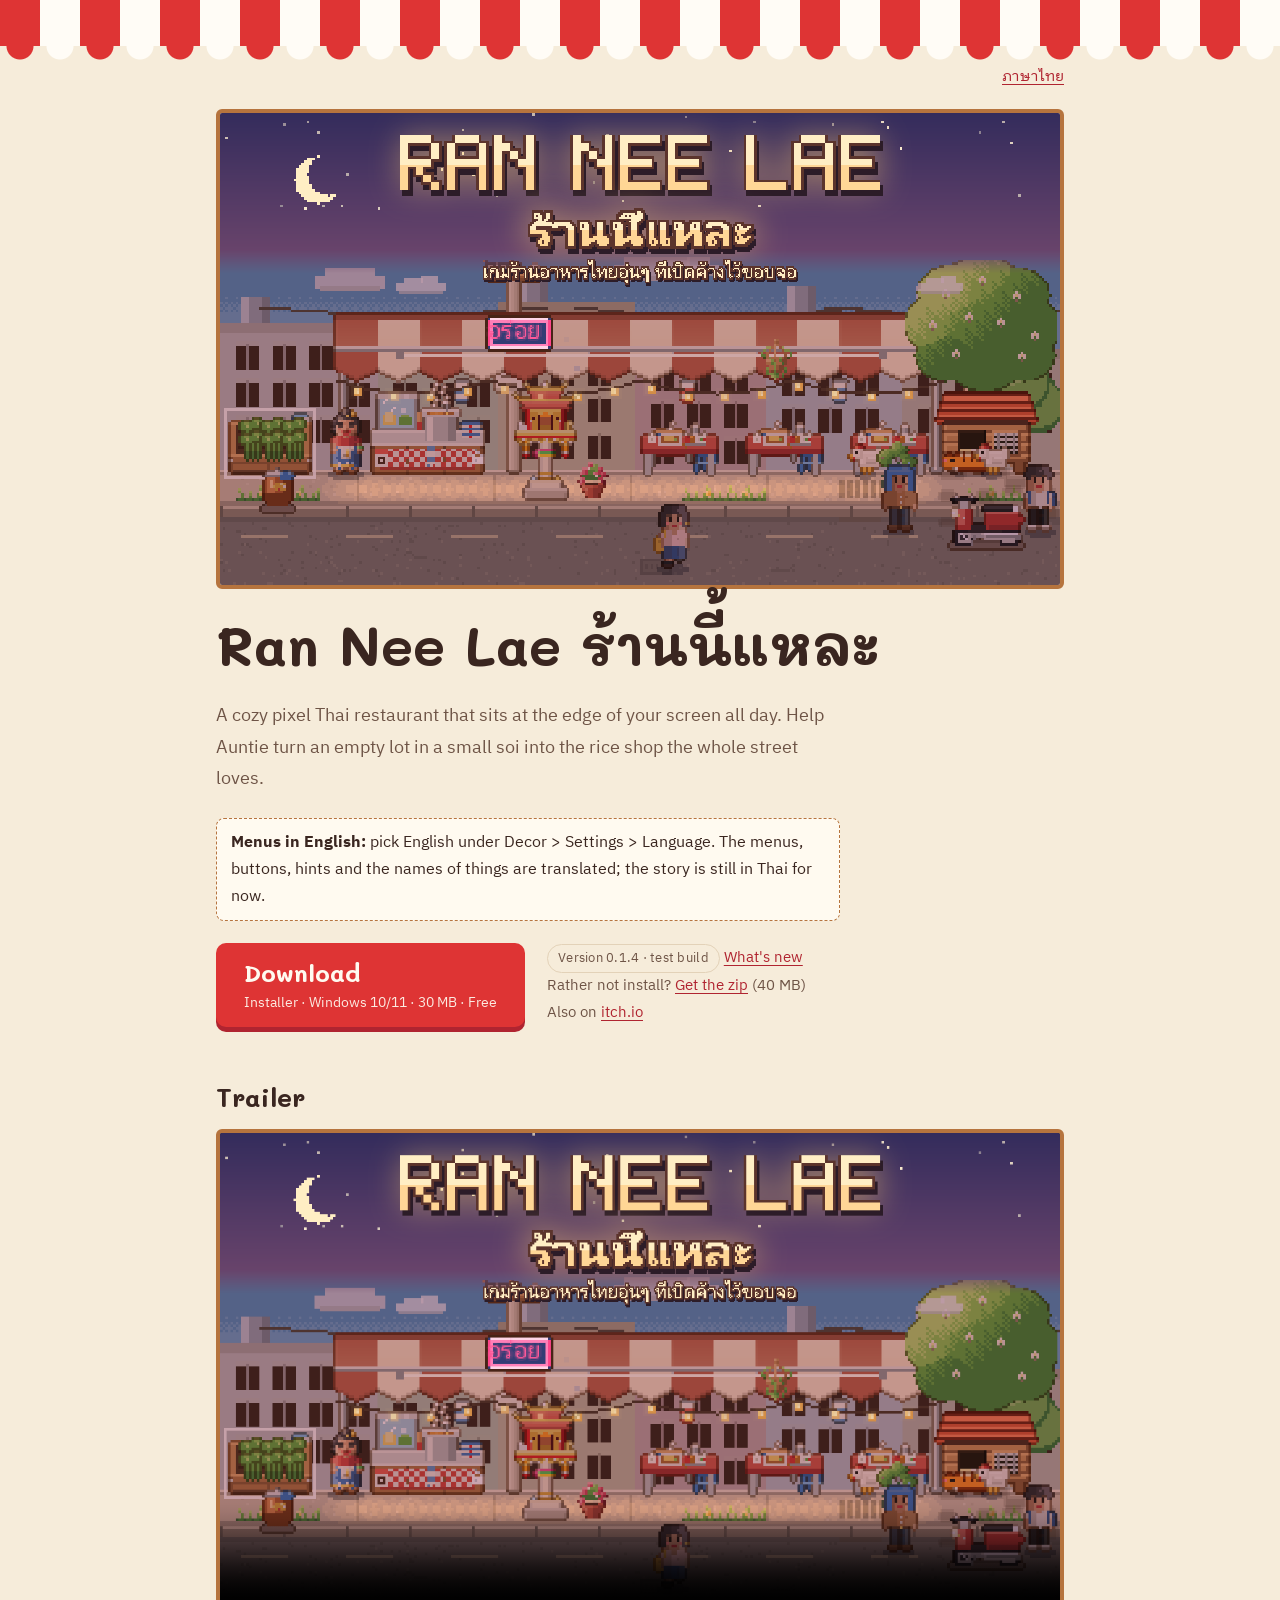
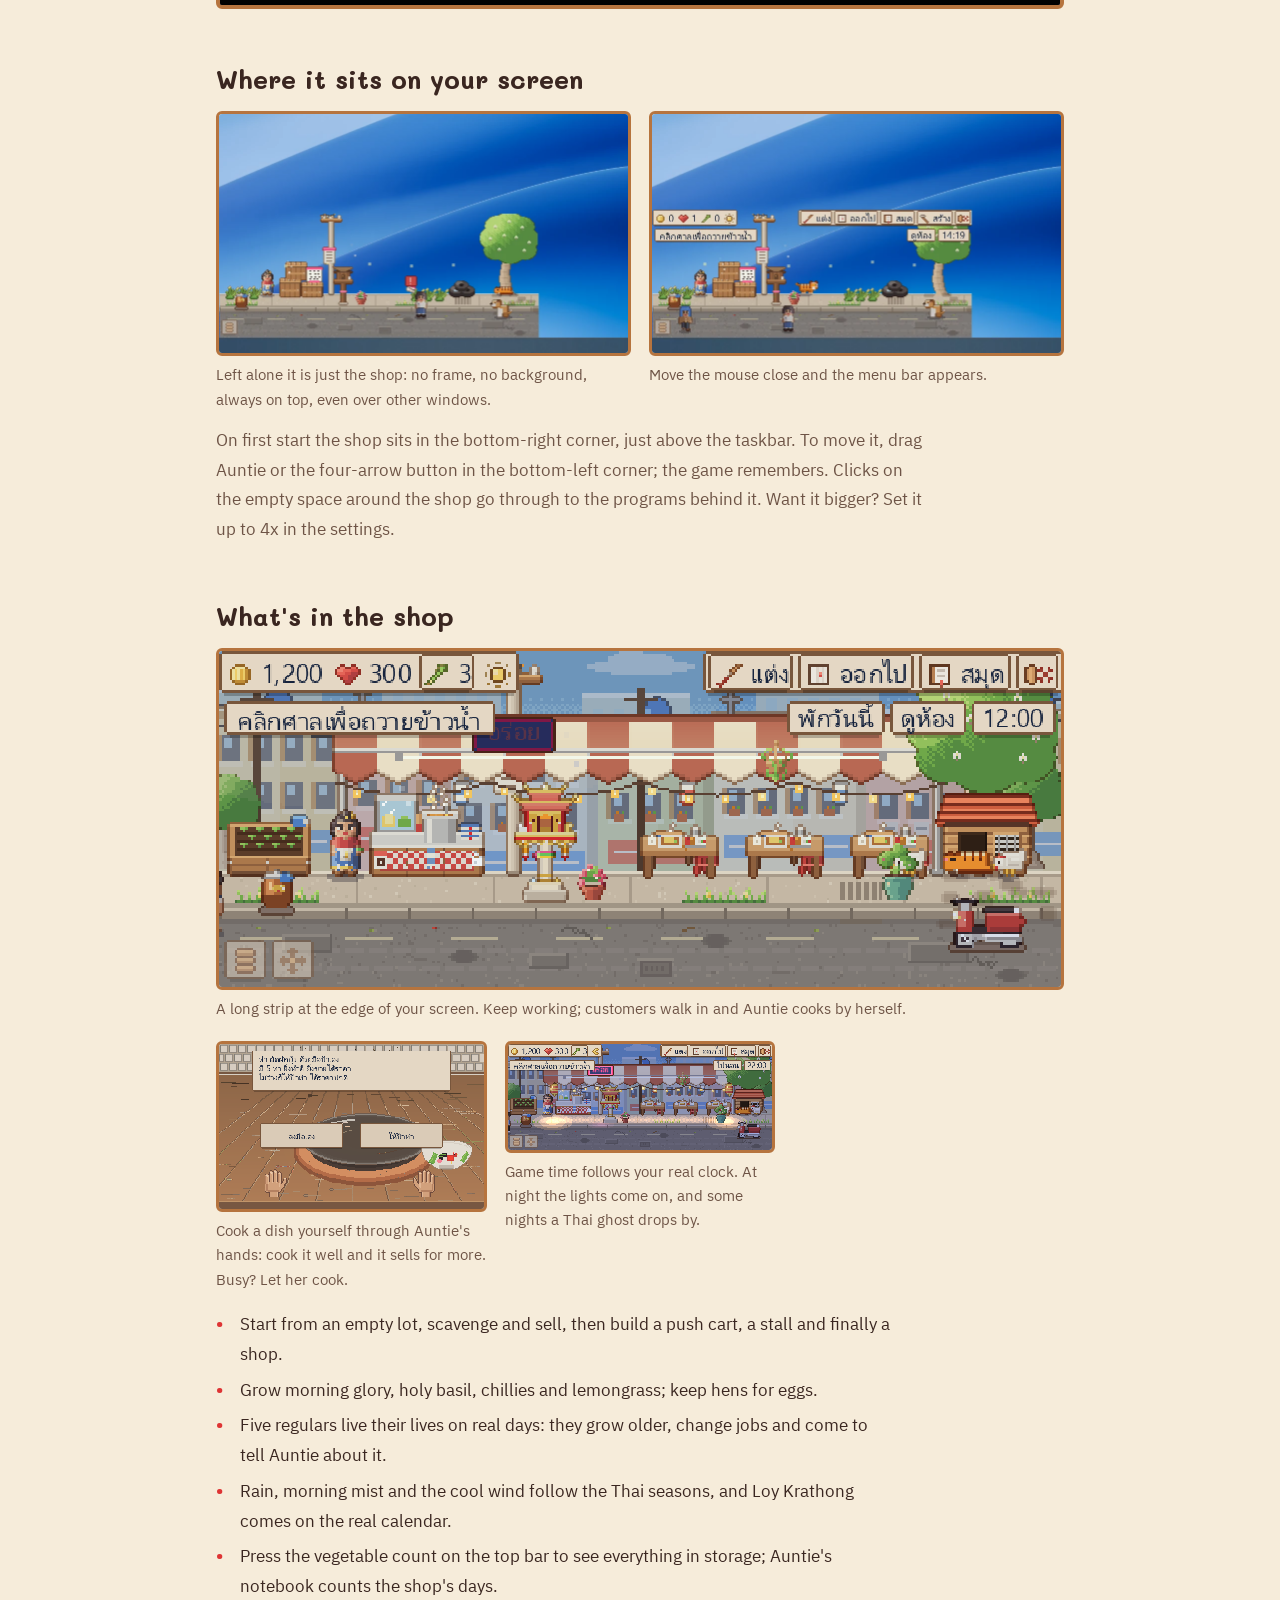
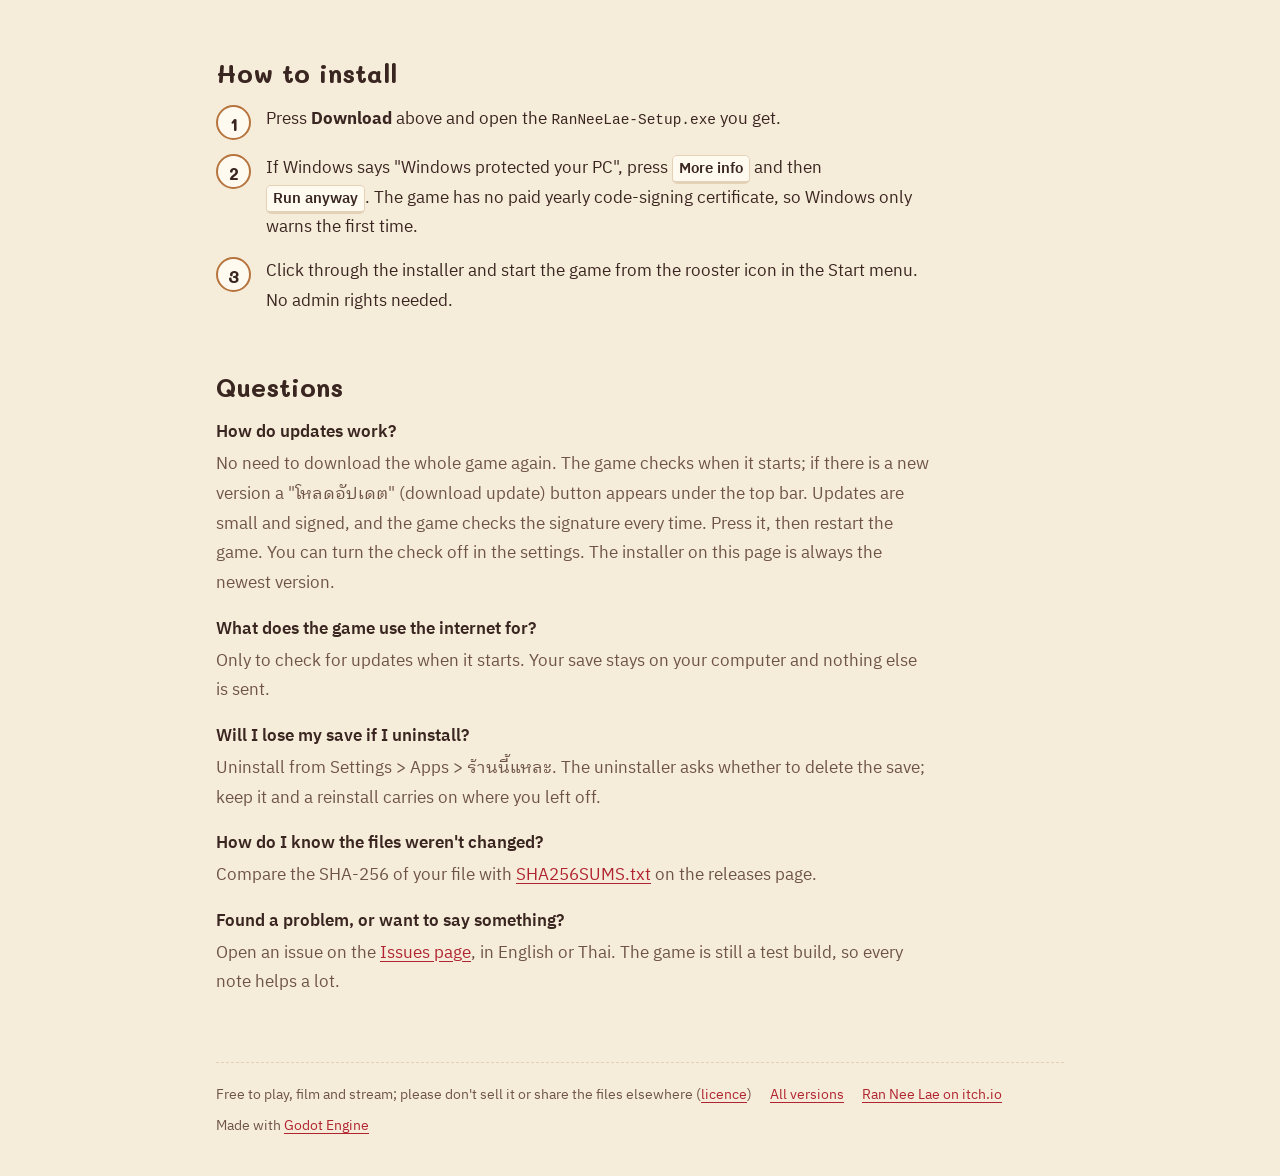
==== commit f4360774: "Page text for 0.1.4: English menus, moving the shop, 4x, storage, internet use; new day and night pi" ====
--- a/index.html
+++ b/index.html
@@ -149,7 +149,7 @@
 				<small>ตัวติดตั้ง · Windows 10/11 · 30 MB · ฟรี</small>
 			</a>
 			<div class="alt">
-				<span class="tag" id="version">รุ่น 0.1.3 · รุ่นทดสอบ</span> <a href="https://github.com/intity01/ran-nee-lae-releases/releases/latest">มีอะไรใหม่</a><br>
+				<span class="tag" id="version">รุ่น 0.1.4 · รุ่นทดสอบ</span> <a href="https://github.com/intity01/ran-nee-lae-releases/releases/latest">มีอะไรใหม่</a><br>
 				ไม่อยากติดตั้ง? <a href="https://github.com/intity01/ran-nee-lae-releases/releases/latest/download/RanNeeLae.zip">โหลดแบบ zip</a> (40 MB)<br>
 				มีบน <a href="https://im-shines.itch.io/ran-nee-lae">itch.io</a> ด้วย
 			</div>
@@ -176,7 +176,7 @@
 				<figcaption>เอาเมาส์ไปใกล้ แถบเมนูก็ขึ้นมาให้กด</figcaption>
 			</figure>
 		</div>
-		<p class="note">เปิดครั้งแรกร้านจะอยู่มุมขวาล่าง ชิดเหนือ taskbar ลากไปวางตรงไหนก็ได้ เกมจำที่ไว้ให้ ถ้าอยากได้ร้านใหญ่ขึ้น ตั้งเป็น 3 เท่าได้ในหน้าตั้งค่า</p>
+		<p class="note">เปิดครั้งแรกร้านจะอยู่มุมขวาล่าง ชิดเหนือ taskbar จะย้ายก็ลากที่ตัวป้า หรือลากปุ่มลูกศรสี่ทางที่มุมซ้ายล่าง เกมจำที่ไว้ให้ ที่ว่างรอบร้านคลิกทะลุไปโปรแกรมข้างหลังได้ ถ้าอยากได้ร้านใหญ่ขึ้น ตั้งได้ถึง 4 เท่าในหน้าตั้งค่า</p>
 	</section>
 
 	<section aria-labelledby="inside">
@@ -203,6 +203,8 @@
 			<li>ปลูกผักบุ้ง กะเพรา พริก ตะไคร้ เลี้ยงไก่ไว้เอาไข่</li>
 			<li>ขาประจำห้าคนมีชีวิตเดินไปตามวันจริง แก่ลง เปลี่ยนงาน มีเรื่องมาเล่าให้ป้าฟัง</li>
 			<li>ฝน หมอก และลมหนาวเปลี่ยนไปตามฤดูของไทย มีลอยกระทงตามปฏิทินจริง</li>
+			<li>กดตัวเลขผักบนแถบบนเพื่อดูของทั้งหมดในคลัง สมุดของป้านับวันของร้านไว้ให้</li>
+			<li>เมนูและปุ่มเลือกได้ทั้งไทยและอังกฤษ ส่วนเนื้อเรื่องยังเป็นภาษาไทย</li>
 		</ul>
 	</section>
 
@@ -220,13 +222,15 @@
 		<h2 id="faq">ถามบ่อย</h2>
 		<dl class="faq">
 			<div><dt>อัปเดตยังไง</dt>
-				<dd>ไม่ต้องโหลดใหม่ทั้งเกม ตอนเปิดเกมจะเช็กให้ ถ้ามีรุ่นใหม่จะขึ้นปุ่ม "โหลดอัปเดต" ใต้แถบบน ไฟล์เล็กและเกมตรวจลายเซ็นก่อนใช้ทุกครั้ง ปิดการเช็กได้ในหน้าตั้งค่า</dd></div>
+				<dd>ไม่ต้องโหลดใหม่ทั้งเกม ตอนเปิดเกมจะเช็กให้ ถ้ามีรุ่นใหม่จะขึ้นปุ่ม "โหลดอัปเดต" ใต้แถบบน กดแล้วเปิดเกมใหม่ ไฟล์เล็กและเกมตรวจลายเซ็นก่อนใช้ทุกครั้ง ปิดการเช็กได้ในหน้าตั้งค่า ส่วนตัวติดตั้งบนหน้านี้เป็นรุ่นล่าสุดเสมอ</dd></div>
+			<div><dt>เกมใช้เน็ตทำอะไร</dt>
+				<dd>แค่เช็กอัปเดตตอนเปิดเกม เซฟอยู่ในเครื่องของคุณ ไม่มีการส่งข้อมูลอื่นออกไป</dd></div>
 			<div><dt>ลบเกมแล้วเซฟหายไหม</dt>
 				<dd>ถอนเกมได้ที่ Settings &gt; Apps &gt; ร้านนี้แหละ ตัวถอนจะถามก่อนว่าจะลบเซฟด้วยไหม ถ้าไม่ลบ ติดตั้งใหม่ก็เล่นต่อจากเดิมได้</dd></div>
 			<div><dt>จะรู้ได้ยังไงว่าไฟล์ไม่ถูกแก้</dt>
 				<dd>เทียบค่า SHA-256 ของไฟล์กับ <a href="https://github.com/intity01/ran-nee-lae-releases/releases/latest/download/SHA256SUMS.txt">SHA256SUMS.txt</a> ที่อยู่ในหน้ารีลีส</dd></div>
 			<div><dt>เจอปัญหา หรืออยากบอกอะไร</dt>
-				<dd>เปิดเรื่องไว้ที่ <a href="https://github.com/intity01/ran-nee-lae-releases/issues">หน้า Issues</a> ได้เลย รุ่นนี้เป็นรุ่นทดสอบแรก ทุกความเห็นช่วยได้มาก</dd></div>
+				<dd>เปิดเรื่องไว้ที่ <a href="https://github.com/intity01/ran-nee-lae-releases/issues">หน้า Issues</a> ได้เลย เกมยังเป็นรุ่นทดสอบ ทุกความเห็นช่วยได้มาก</dd></div>
 		</dl>
 	</section>
 
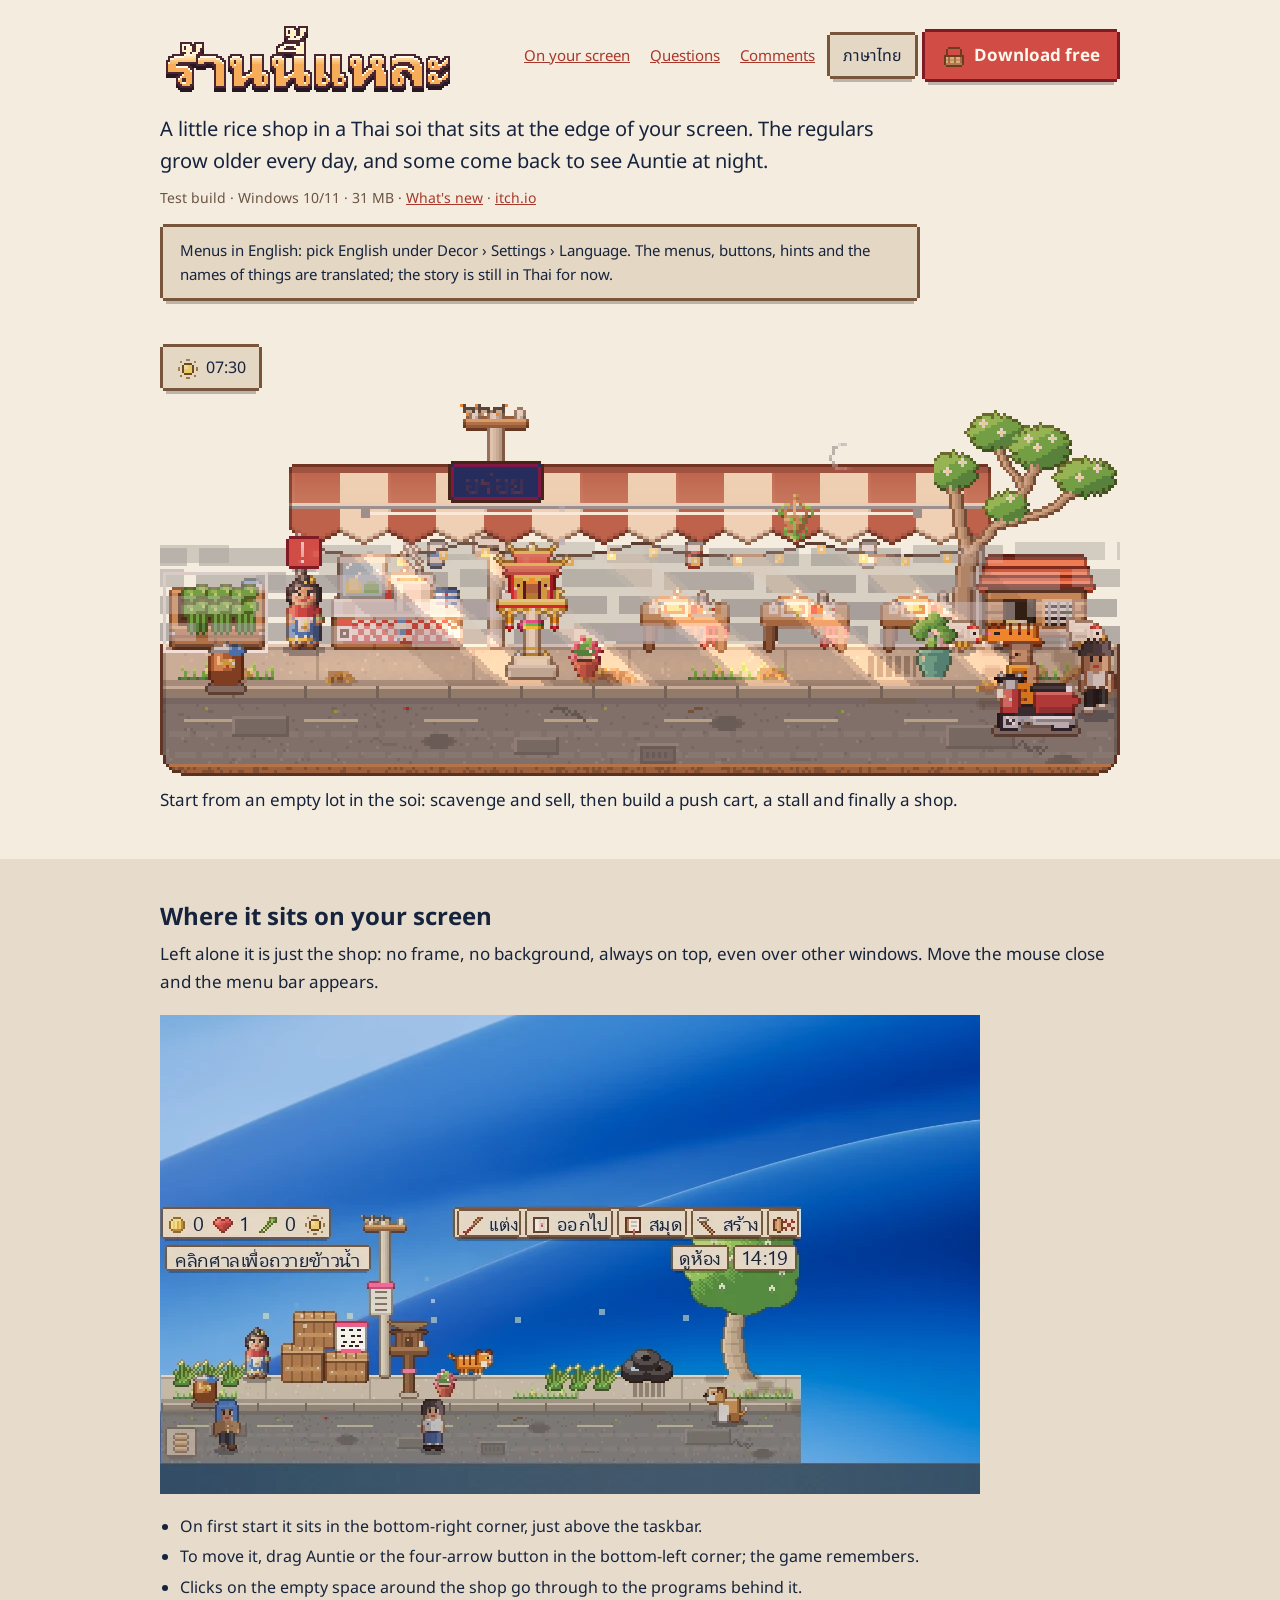
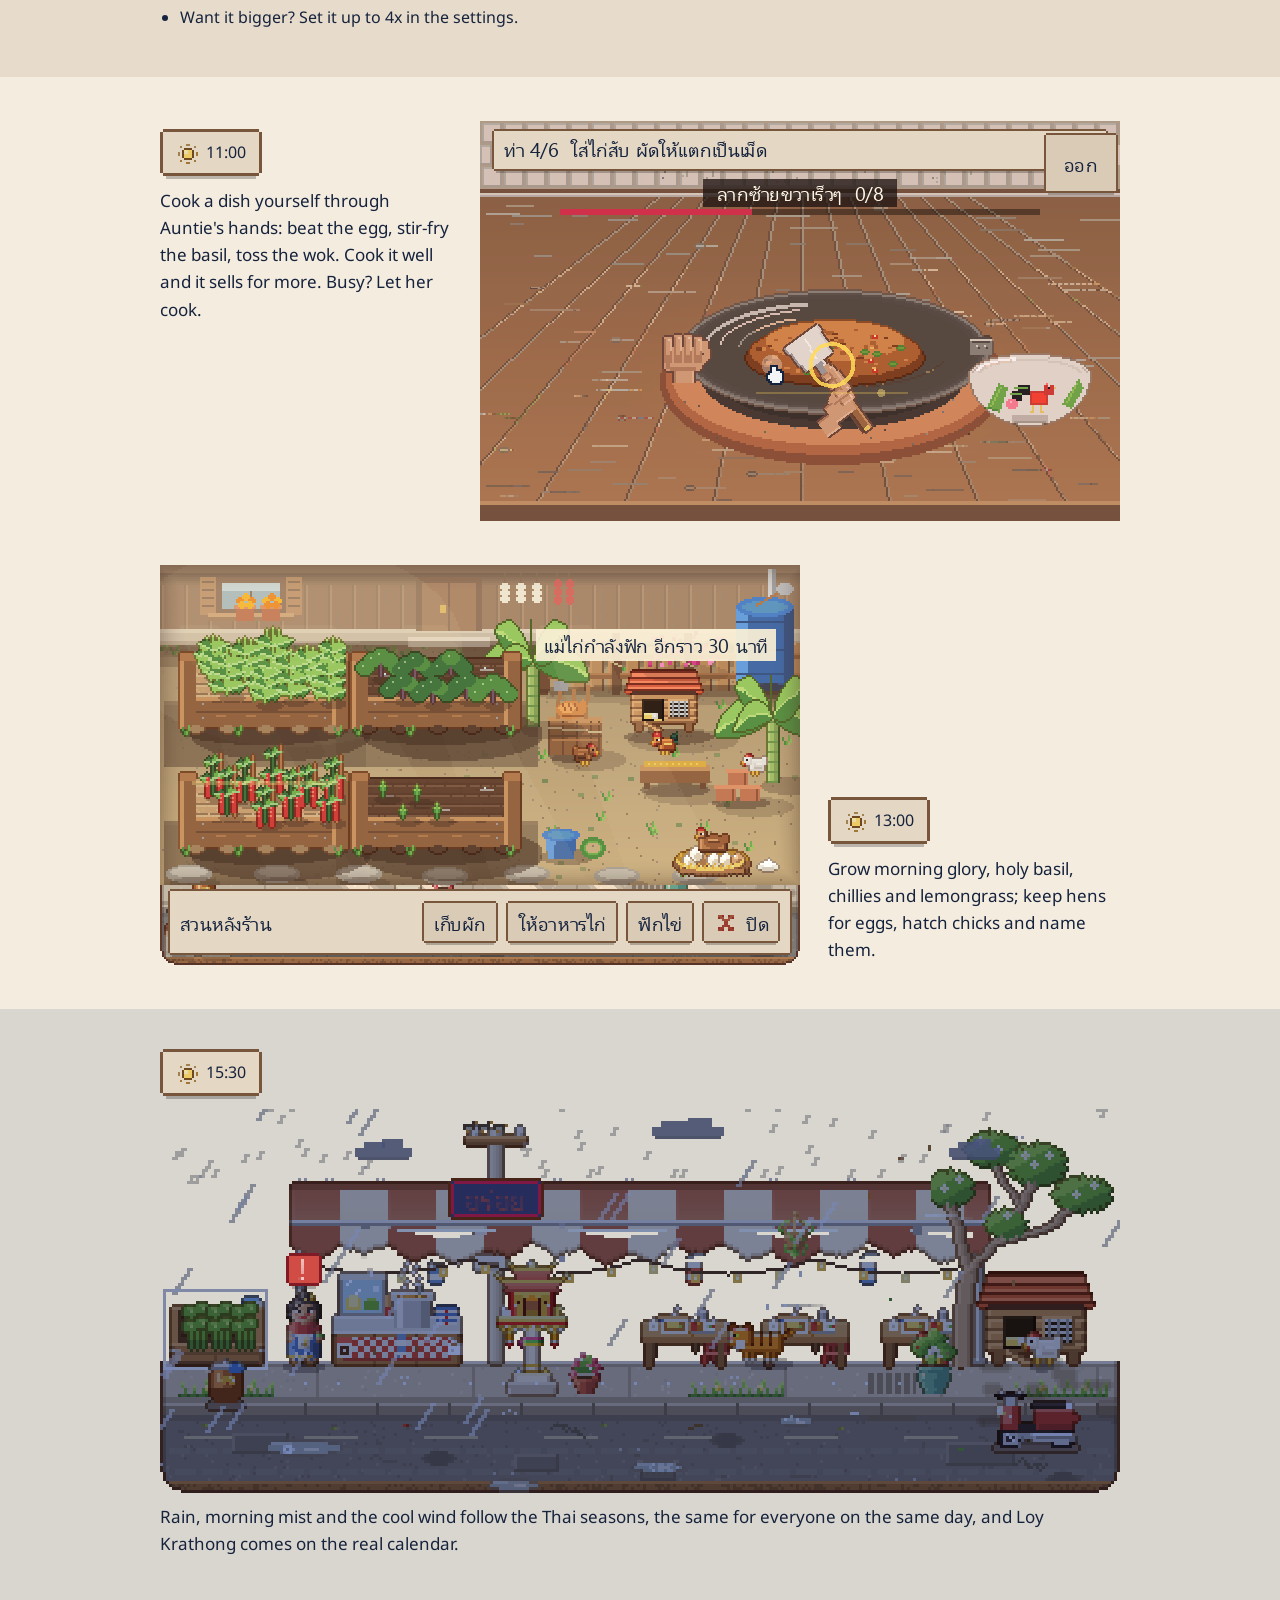
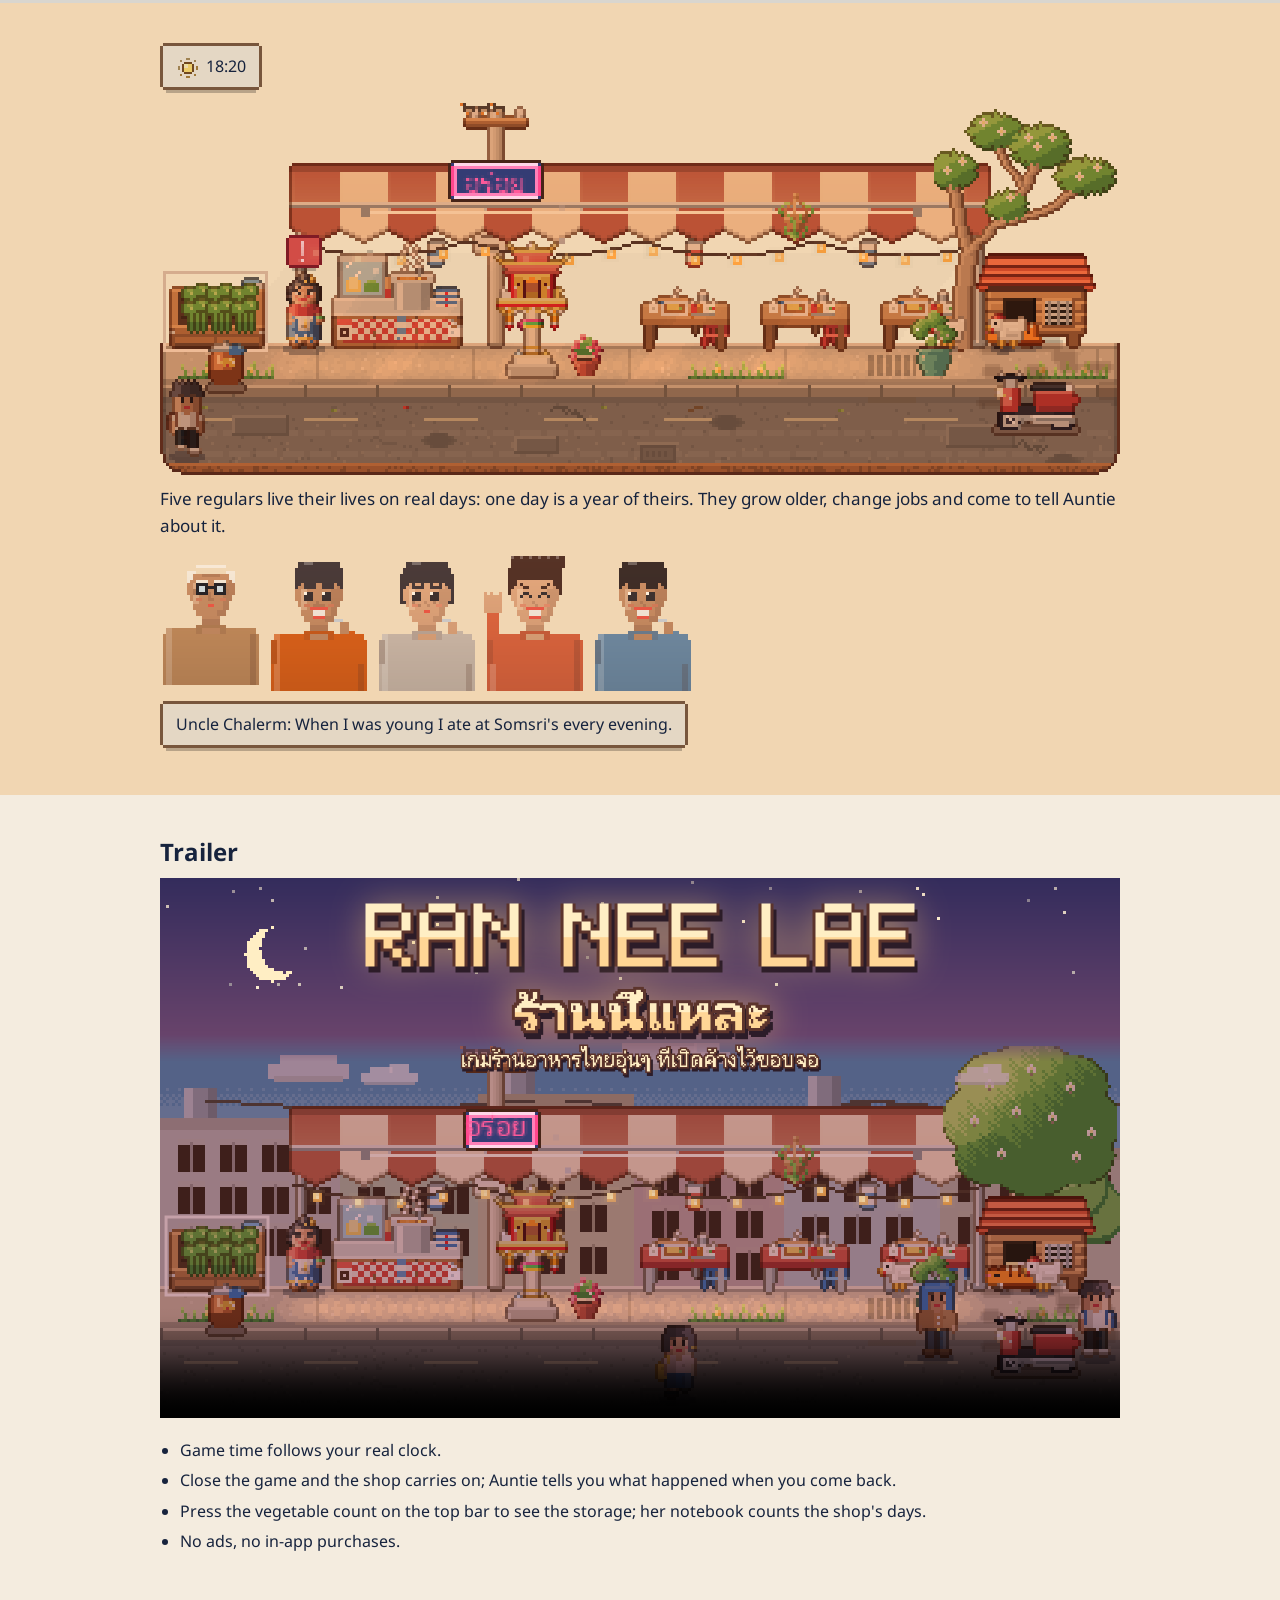
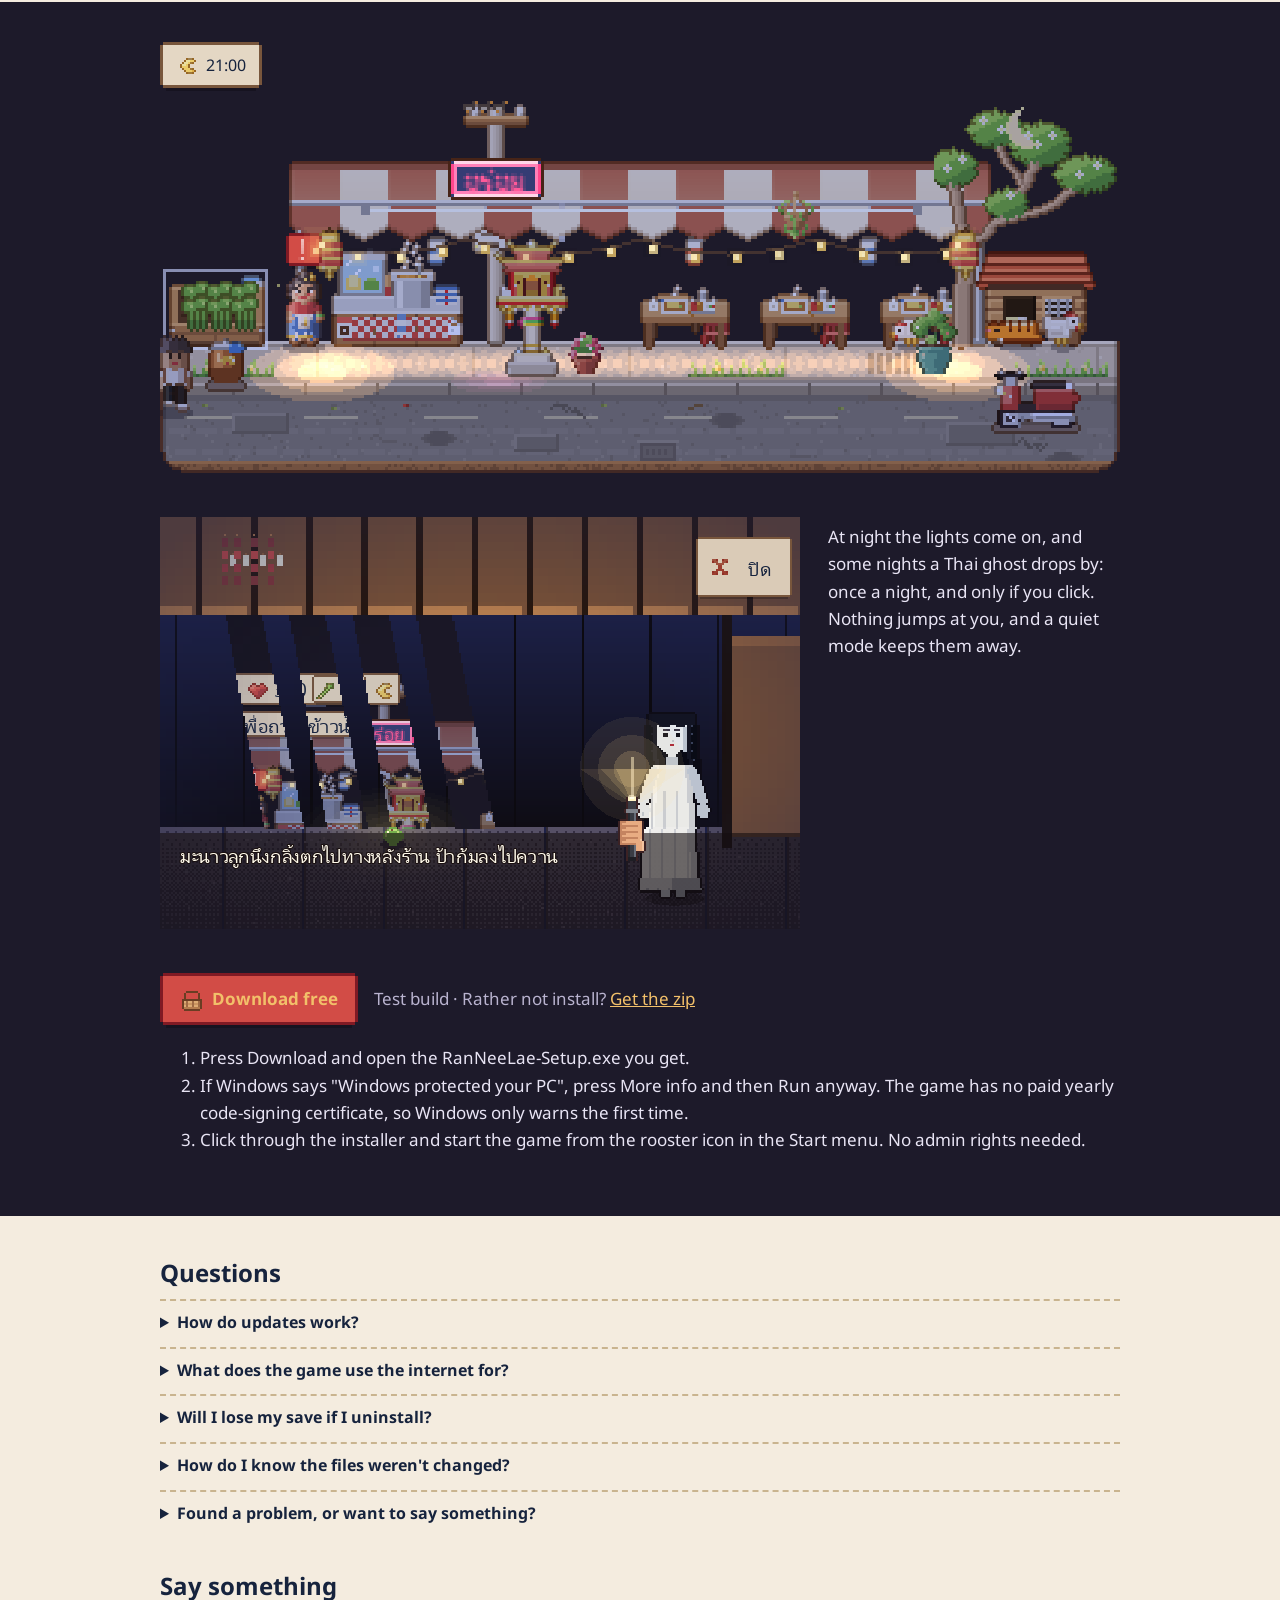
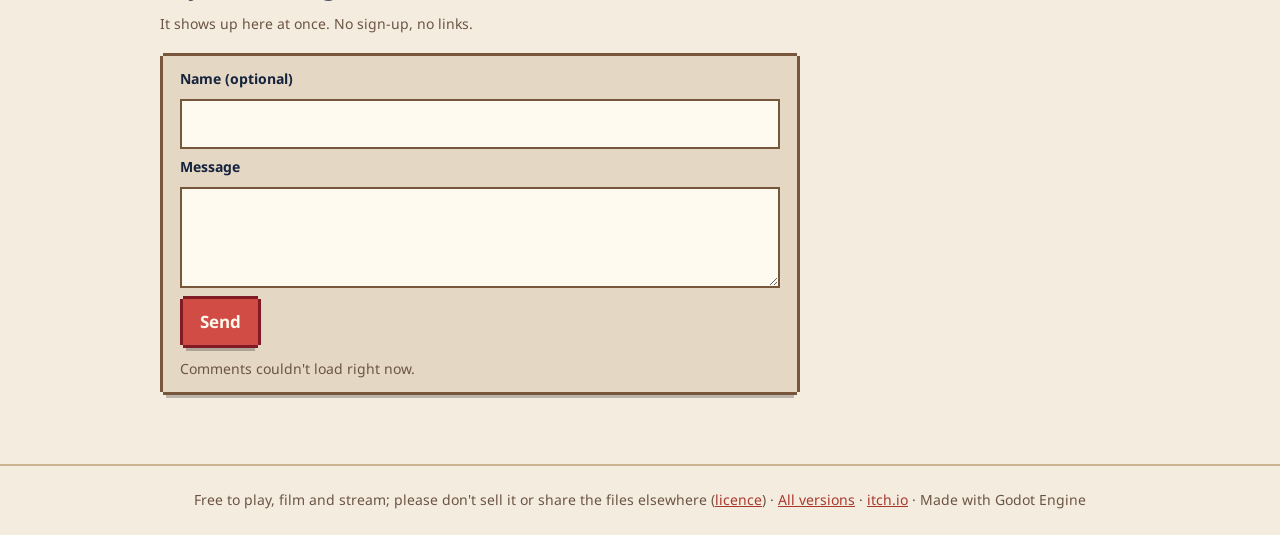
==== commit f2348791: "New site: one day down the page, a download page with a countdown, comments Co-Authored-By: Claude O" ====
--- a/index.html
+++ b/index.html
@@ -3,255 +3,160 @@
 <head>
 <meta charset="utf-8">
 <meta name="viewport" content="width=device-width, initial-scale=1, viewport-fit=cover">
+<title>ร้านนี้แหละ</title>
+<meta name="description" content="ร้านข้าวเล็กๆ ในซอยไทยที่นั่งอยู่มุมจอคุณ เกมพิกเซลเล่นฟรีบน Windows">
+<meta property="og:title" content="ร้านนี้แหละ">
+<meta property="og:description" content="ร้านข้าวเล็กๆ ในซอยไทยที่นั่งอยู่มุมจอคุณ ลูกค้าประจำแก่ลงทุกวัน และบางคนกลับมาหาป้าอีกครั้งตอนกลางคืน">
+<meta property="og:image" content="https://intity01.github.io/ran-nee-lae-releases/cover.png">
 <link rel="icon" type="image/png" href="icon.png">
-<meta property="og:title" content="ร้านนี้แหละ">
-<meta property="og:description" content="เกมร้านอาหารไทยแบบพิกเซล เปิดค้างไว้ที่ขอบหน้าจอได้ทั้งวัน เล่นฟรีบน Windows">
-<meta property="og:image" content="https://intity01.github.io/ran-nee-lae-releases/cover.png">
-<title>ร้านนี้แหละ</title>
-<meta name="description" content="เกมร้านอาหารไทยแบบพิกเซล เปิดค้างไว้ที่ขอบหน้าจอได้ทั้งวัน เล่นฟรีบน Windows">
+<link rel="alternate" hreflang="en" href="en/">
 <link rel="preconnect" href="https://fonts.googleapis.com">
 <link rel="preconnect" href="https://fonts.gstatic.com" crossorigin>
-<link rel="stylesheet" href="https://fonts.googleapis.com/css2?family=Mali:wght@600;700&family=IBM+Plex+Sans+Thai+Looped:wght@400;600&display=swap">
-<style>
-*,*::before,*::after{box-sizing:border-box}
-body{margin:0}
-img{max-width:100%}
-/* Layout: one warm column under the shop's striped awning; the cover is the shop window, the button is the till. */
-:root {
-	--ground: #f6ecda;      /* concrete in the sun */
-	--paper: #fffaf0;       /* enamel plate */
-	--ink: #3a2620;         /* outline ink, warm */
-	--ink-soft: #6e5446;
-	--awning: #de3434;      /* awning red */
-	--awning-deep: #b02430;
-	--stripe: #fffcf6;
-	--wood: #b6743e;
-	--line: #e3d2b8;
-	--gold: #eeb632;
-	--on-awning: #fffaf0;
-	--link: #b02430;
-	--display: "Mali", "Itim", "Leelawadee UI", sans-serif;
-	--body: "IBM Plex Sans Thai Looped", "Leelawadee UI", "Tahoma", sans-serif;
-}
-@media (prefers-color-scheme: dark) {
-	:root:not([data-theme="light"]) {
-		--ground: #2a2440; --paper: #352d50; --ink: #f6ead2; --ink-soft: #c9bcd6;
-		--awning: #f0605a; --awning-deep: #c8404a; --stripe: #f2e6d8; --wood: #e0a46a;
-		--line: #4a4068; --gold: #ffd75e; --on-awning: #2a1a1a; --link: #ffb4a8; color-scheme: dark;
-	}
-}
-:root[data-theme="dark"] {
-	--ground: #2a2440; --paper: #352d50; --ink: #f6ead2; --ink-soft: #c9bcd6;
-	--awning: #f0605a; --awning-deep: #c8404a; --stripe: #f2e6d8; --wood: #e0a46a;
-	--line: #4a4068; --gold: #ffd75e; --on-awning: #2a1a1a; --link: #ffb4a8; color-scheme: dark;
-}
-
-body { background: var(--ground); color: var(--ink); font: 400 1.0625rem/1.75 var(--body); }
-img.px { image-rendering: pixelated; display: block; width: 100%; height: auto; }
-a { color: var(--link); text-underline-offset: 3px; }
-a:focus-visible, .buy:focus-visible { outline: 3px solid var(--gold); outline-offset: 3px; }
-
-/* the awning: red and white stripes ending in scallops, like the shop's own */
-.awning { height: 46px; position: relative;
-	background: repeating-linear-gradient(90deg, var(--awning) 0 40px, var(--stripe) 40px 80px); }
-.awning::after { content: ""; position: absolute; left: 0; right: 0; top: 100%; height: 14px;
-	background: radial-gradient(circle at 20px 0, var(--awning) 13px, transparent 14px) 0 0 / 80px 14px repeat-x,
-		radial-gradient(circle at 20px 0, var(--stripe) 13px, transparent 14px) 40px 0 / 80px 14px repeat-x; }
-
-.wrap { max-width: 880px; margin: 0 auto; padding-left: max(16px, env(safe-area-inset-left, 0px));
-	padding-right: max(16px, env(safe-area-inset-right, 0px)); }
-
-.hero { padding-block: 40px 8px; display: grid; gap: 22px; }
-.window { border: 4px solid var(--wood); border-radius: 6px; overflow: hidden; background: var(--paper); }
-.hero h1 { font: 700 clamp(2.4rem, 7vw, 3.4rem)/1.25 var(--display); margin: 0; text-wrap: balance; }
-.hero .lede { margin: 0; max-width: 34em; color: var(--ink-soft); font-size: 1.125rem; }
-.till { display: flex; flex-wrap: wrap; align-items: center; gap: 14px 22px; }
-.buy { display: inline-grid; gap: 2px; text-decoration: none; background: var(--awning); color: var(--on-awning);
-	padding: 14px 28px 12px; border-radius: 10px; box-shadow: 0 5px 0 var(--awning-deep);
-	transition: transform .12s, box-shadow .12s; }
-:root .buy { color: var(--on-awning); }
-.buy:hover { transform: translateY(2px); box-shadow: 0 3px 0 var(--awning-deep); }
-.buy:active { transform: translateY(5px); box-shadow: 0 0 0 var(--awning-deep); }
-.buy b { font: 700 1.5rem/1.3 var(--display); }
-.buy small { font-size: .875rem; opacity: .92; }
-.alt { font-size: .95rem; color: var(--ink-soft); }
-.tag { display: inline-block; font-size: .8125rem; letter-spacing: .02em; padding: 2px 10px; border-radius: 99px;
-	border: 1px solid var(--line); color: var(--ink-soft); }
-
-section { padding-block: 44px 8px; }
-h2 { font: 700 1.6rem/1.4 var(--display); margin: 0 0 14px; text-wrap: balance; }
-.shots { display: grid; grid-template-columns: repeat(auto-fit, minmax(240px, 1fr)); gap: 18px; }
-.shots figure { margin: 0; display: grid; gap: 8px; align-content: start; min-width: 0; }
-.shots .window { border-width: 3px; }
-.shots figcaption { font-size: .95rem; color: var(--ink-soft); line-height: 1.6; }
-.wide { grid-column: 1 / -1; }
-.desk { grid-template-columns: repeat(auto-fit, minmax(280px, 1fr)); }
-.desk img { display: block; width: 100%; height: auto; }
-.trailer { display: block; width: 100%; height: auto; background: #1c1624; }
-.note { margin: 14px 0 0; max-width: 42em; color: var(--ink-soft); }
-ul.menu { list-style: none; padding: 0; margin: 18px 0 0; display: grid; gap: 6px; max-width: 40em; }
-ul.menu li { display: grid; grid-template-columns: 1.4em 1fr; }
-ul.menu li::before { content: "•"; color: var(--awning); font-weight: 700; }
-
-ol.steps { list-style: none; counter-reset: s; padding: 0; margin: 0; display: grid; gap: 14px; max-width: 42em; }
-ol.steps li { counter-increment: s; display: grid; grid-template-columns: 2.4rem 1fr; gap: 12px; align-items: start; }
-ol.steps li::before { content: counter(s); font: 700 1.1rem/2.2rem var(--display); text-align: center;
-	width: 2.2rem; height: 2.2rem; border-radius: 50%; background: var(--paper); border: 2px solid var(--wood); }
-ol.steps p { margin: 0; }
-kbd { font: 600 .9em var(--body); background: var(--paper); border: 1px solid var(--line); border-bottom-width: 3px;
-	border-radius: 5px; padding: 0 6px; white-space: nowrap; }
-
-dl.faq { margin: 0; display: grid; gap: 16px; max-width: 42em; }
-dl.faq dt { font-weight: 600; }
-dl.faq dd { margin: 2px 0 0; color: var(--ink-soft); }
-code { font-size: .85em; word-break: break-all; }
-
-footer { margin-top: 56px; border-top: 1px dashed var(--line); padding-block: 20px 36px; font-size: .9rem;
-	color: var(--ink-soft); display: flex; flex-wrap: wrap; gap: 6px 18px; }
-@media (prefers-reduced-motion: reduce) { .buy { transition: none; } }
-.lang { margin: 18px 0 -22px; text-align: right; font-size: .95rem; }
-.langnote { margin: 0; max-width: 40em; padding: 10px 14px; border-radius: 8px; background: var(--paper);
-	border: 1px dashed var(--wood); font-size: .975rem; }
-</style>
-<link rel="alternate" hreflang="th" href="https://intity01.github.io/ran-nee-lae-releases/">
-<link rel="alternate" hreflang="en" href="https://intity01.github.io/ran-nee-lae-releases/en/">
+<link rel="stylesheet" href="https://fonts.googleapis.com/css2?family=Noto+Sans+Thai:wght@400;700&amp;display=swap">
+<link rel="stylesheet" href="site.css">
 <script>
-(function () {
+(function () {   // a first visit from a non-Thai browser, or someone who picked English before, goes to the English page
 	var saved = null;
 	try { saved = localStorage.getItem("lang"); } catch (_) {}
 	var langs = navigator.languages || [navigator.language || ""];
-	var thai = langs.some(function (l) { return /^th/i.test(l); });
+	var thai = langs.some(function (l) { return /^th/i.test(l); });
 	if (saved === "en" || (!saved && !thai)) location.replace("en/" + location.hash);
 })();
 </script>
-<script>
-/* Remember a language picked by hand; a first visit from a non-Thai browser goes to the English page. */
-document.addEventListener("click", function (e) {
-	var a = e.target.closest && e.target.closest(".lang a");
-	if (a) { try { localStorage.setItem("lang", a.getAttribute("hreflang")); } catch (_) {} }
-});
-</script>
+<script src="site.js" defer></script>
 </head>
 <body>
+<a class="skip" href="#main">ข้ามไปเนื้อหา</a>
+<header class="wrap top">
+	<img src="img/logo.png" width="296" height="74" alt="ร้านนี้แหละ">
+	<nav aria-label="ส่วนของหน้า">
+		<a href="#screen">อยู่ตรงไหนของจอ</a>
+		<a href="#faq">คำถาม</a>
+		<a href="#talk">ความเห็น</a>
+		<a class="chip" href="en/" hreflang="en" lang="en">English</a>
+		<a class="btn" href="download.html"><span class="ic basket"></span>ดาวน์โหลดฟรี</a>
+	</nav>
+</header>
 
-<div class="awning" aria-hidden="true"></div>
+<main id="main">
+<section class="wrap">
+	<p class="hook">ร้านข้าวเล็กๆ ในซอยไทย ที่นั่งอยู่มุมจอคุณ ลูกค้าประจำแก่ลงทุกวัน และบางคนกลับมาหาป้าอีกครั้งตอนกลางคืน</p>
+	<p class="meta"><span data-version>รุ่นทดสอบ</span> · Windows 10/11 · 31 MB · <a href="https://github.com/intity01/ran-nee-lae-releases/releases/latest">มีอะไรใหม่</a> · <a href="https://im-shines.itch.io/ran-nee-lae">itch.io</a></p>
+</section>
 
-<main class="wrap">
-	<p class="lang"><a href="en/" hreflang="en" lang="en">English</a></p>
-	<header class="hero">
-		<div class="window"><img class="px" src="cover.png" width="1280" height="720"
-			alt="ร้านข้าวของป้าในซอยตอนพลบค่ำ มีกันสาดลายแดงขาว ศาลพระภูมิ โต๊ะ และไก่"></div>
-		<h1>ร้านนี้แหละ</h1>
-		<p class="lede">เกมร้านอาหารไทยแบบพิกเซล เปิดค้างไว้ที่ขอบจอได้ทั้งวัน ช่วยป้าเปลี่ยนที่ดินว่างในซอยเล็กๆ ให้เป็นร้านข้าวที่ทั้งซอยรัก</p>
-		<div class="till">
-			<a class="buy" id="download" href="https://github.com/intity01/ran-nee-lae-releases/releases/latest/download/RanNeeLae-Setup.exe">
-				<b>ดาวน์โหลดเกม</b>
-				<small>ตัวติดตั้ง · Windows 10/11 · 30 MB · ฟรี</small>
-			</a>
-			<div class="alt">
-				<span class="tag" id="version">รุ่น 0.1.4 · รุ่นทดสอบ</span> <a href="https://github.com/intity01/ran-nee-lae-releases/releases/latest">มีอะไรใหม่</a><br>
-				ไม่อยากติดตั้ง? <a href="https://github.com/intity01/ran-nee-lae-releases/releases/latest/download/RanNeeLae.zip">โหลดแบบ zip</a> (40 MB)<br>
-				มีบน <a href="https://im-shines.itch.io/ran-nee-lae">itch.io</a> ด้วย
-			</div>
+<section class="day" aria-label="เช้า">
+	<div class="wrap"><span class="chip clock"><span class="ic sun"></span>07:30</span></div>
+	<div class="strip"><img src="img/strip-morning.png" width="960" height="372" alt="ร้านของป้าตอนเช้าหน้าหนาว แดดส่องเฉียงเข้าร้าน"></div>
+	<p class="wrap caption">เริ่มจากลานว่างในซอย เก็บของ ขายของ แล้วสร้างรถเข็น แผงลอย จนเป็นร้าน</p>
+</section>
+
+<section id="screen" class="screen">
+	<div class="wrap">
+		<h2>อยู่ตรงไหนของจอ</h2>
+		<p>ปล่อยไว้เฉยๆ ก็มีแค่ร้าน ไม่มีกรอบ ไม่มีพื้นหลัง อยู่บนสุดเสมอ เอาเมาส์ไปใกล้ แถบเมนูจะโผล่มา</p>
+		<div class="panel" style="margin-top:18px"><img class="photo" src="img/desktop.png" width="820" height="479" alt="ร้านวางอยู่ล่างจอ ข้างหน้าต่างโปรแกรมอื่น"></div>
+		<ul class="points">
+			<li>เปิดครั้งแรกร้านอยู่มุมขวาล่าง เหนือแถบงานพอดี</li>
+			<li>ย้ายร้าน: ลากป้า หรือปุ่มลูกศรสี่ทางมุมซ้ายล่าง เกมจำตำแหน่งให้</li>
+			<li>คลิกที่ว่างรอบร้านทะลุไปถึงโปรแกรมข้างหลัง</li>
+			<li>อยากได้ใหญ่ขึ้น ตั้งได้ถึง 4 เท่าในตั้งค่า</li>
+		</ul>
+	</div>
+</section>
+
+<section class="wrap pair" aria-label="ทำกับข้าว">
+	<div class="words"><span class="chip clock"><span class="ic sun"></span>11:00</span>
+		<p>ทำกับข้าวเองผ่านมือป้า ทอดไข่ ผัดกะเพรา โยนกระทะ ทำดีขายได้แพงขึ้น ยุ่งอยู่ก็ปล่อยให้ป้าทำเอง</p></div>
+	<div class="panel"><img src="img/panel-cook.png" width="640" height="400" alt="มือป้ากำลังผัดกะเพราในกระทะ"></div>
+</section>
+
+<section class="wrap pair flip" aria-label="สวนหลังร้าน" style="padding-top:0">
+	<div class="panel"><img src="img/panel-garden.png" width="640" height="400" alt="สวนหลังร้าน แปลงผักและเล้าไก่"></div>
+	<div class="words"><span class="chip clock"><span class="ic sun"></span>13:00</span>
+		<p>ปลูกผักบุ้ง กะเพรา พริก ตะไคร้ เลี้ยงไก่เก็บไข่ ฟักลูกเจี๊ยบแล้วตั้งชื่อเอง</p></div>
+</section>
+
+<section class="day rainy" aria-label="ฝน">
+	<div class="wrap"><span class="chip clock"><span class="ic sun"></span>15:30</span></div>
+	<div class="strip"><img src="img/strip-rain.png" width="960" height="384" alt="ฝนตกหนักหน้าร้าน"></div>
+	<p class="wrap caption">ฝน หมอกเช้า ลมหนาว ตามฤดูไทยจริง ทุกคนเห็นฝนห่าเดียวกันในวันเดียวกัน ลอยกระทงมาตามปฏิทินจริง</p>
+</section>
+
+<section class="day dusky" aria-label="ขาประจำ">
+	<div class="wrap"><span class="chip clock"><span class="ic sun"></span>18:20</span></div>
+	<div class="strip"><img src="img/strip-dusk.png" width="960" height="372" alt="ร้านตอนเย็น ไฟเริ่มติด"></div>
+	<div class="wrap">
+		<p class="caption">ขาประจำห้าคนมีชีวิตตามวันจริง หนึ่งวันคือหนึ่งปีของเขา แก่ขึ้น เปลี่ยนงาน แล้วมาเล่าให้ป้าฟัง</p>
+		<div class="cast">
+			<button type="button" aria-pressed="true" data-name="ลุงเฉลิม" data-line="สมัยหนุ่มลุงกินร้านสมศรีทุกเย็น"><img src="img/folk-chalerm-b.png" alt="ลุงเฉลิม"></button>
+			<button type="button" aria-pressed="false" data-name="พี่ก้อง" data-line="ผัดผักบุ้งไฟแดง ข้าวสองจานนะป้า"><img src="img/folk-kong-a.png" alt="พี่ก้อง"></button>
+			<button type="button" aria-pressed="false" data-name="น้องเมย์" data-line="หนูยังเลือกไม่ได้เลยว่าจะเรียนต่อไหม"><img src="img/folk-may-a.png" alt="น้องเมย์"></button>
+			<button type="button" aria-pressed="false" data-name="เจ๊หลิน" data-line="รู้ยัง ซอยข้างๆ เขาจะขายที่กันแล้ว"><img src="img/folk-lin-a.png" alt="เจ๊หลิน"></button>
+			<button type="button" aria-pressed="false" data-name="ต้นกล้า" data-line="ป้าครับ ผมขอตอกไข่เอง"><img src="img/folk-tonkla-a.png" alt="ต้นกล้า"></button>
 		</div>
-	</header>
+		<p id="said" class="chip said" aria-live="polite">ลุงเฉลิม: สมัยหนุ่มลุงกินร้านสมศรีทุกเย็น</p>
+	</div>
+</section>
 
-	<section aria-labelledby="watch">
-		<h2 id="watch">ดูตัวอย่าง</h2>
-		<div class="window"><video class="trailer" src="media/trailer.mp4" poster="cover.png" width="1280" height="800"
-			controls muted playsinline preload="metadata">ตัวอย่างเกม 32 วินาที</video></div>
-	</section>
+<section class="wrap" style="padding:44px 20px" aria-labelledby="watch">
+	<h2 id="watch">ตัวอย่าง</h2>
+	<video src="media/trailer.mp4" poster="cover.png" controls muted playsinline preload="metadata">ตัวอย่างเกม 32 วินาที</video>
+	<ul class="points">
+		<li>เวลาในเกมตามนาฬิกาเครื่องคุณ</li>
+		<li>ปิดเกมไป ร้านยังเดินต่อ กลับมาป้าเล่าให้ฟังว่าเกิดอะไรขึ้น</li>
+		<li>กดตัวเลขผักบนแถบเพื่อดูคลังของ สมุดป้านับวันของร้าน</li>
+		<li>ไม่มีโฆษณา ไม่มีเติมเงิน</li>
+	</ul>
+</section>
 
-	<section aria-labelledby="where">
-		<h2 id="where">อยู่ตรงไหนของจอ</h2>
-		<div class="shots desk">
-			<figure>
-				<div class="window"><img src="shots/desktop-quiet.png" width="820" height="479"
-					alt="ร้านของป้าวางอยู่มุมล่างของหน้าจอ Windows เหนือ taskbar ไม่มีกรอบหน้าต่าง เห็นพื้นหลังจอรอบๆ"></div>
-				<figcaption>ปล่อยไว้เฉยๆ ก็เหลือแค่ร้าน ไม่มีกรอบ ไม่มีพื้นหลัง และอยู่บนสุดเสมอ เปิดงานอื่นทับก็ยังเห็น</figcaption>
-			</figure>
-			<figure>
-				<div class="window"><img src="shots/desktop-ui.png" width="820" height="479"
-					alt="ร้านเดียวกันตอนเอาเมาส์ไปใกล้ มีแถบเงิน หัวใจ ผัก และปุ่มแต่ง ออกไป สมุด สร้าง ขึ้นมา"></div>
-				<figcaption>เอาเมาส์ไปใกล้ แถบเมนูก็ขึ้นมาให้กด</figcaption>
-			</figure>
+<section class="day night" aria-label="กลางคืน">
+	<div class="wrap"><span class="chip clock"><span class="ic moon"></span>21:00</span></div>
+	<div class="strip"><img src="img/strip-night.png" width="960" height="372" alt="ร้านตอนกลางคืน โคมไฟติด"></div>
+	<div class="wrap pair" style="padding-bottom:0">
+		<div class="panel"><img src="img/panel-ghost.png" width="640" height="412" alt="แม่นาคยืนถือตะเกียงหลังร้าน"></div>
+		<p class="words">กลางคืนไฟติด บางคืนผีไทยแวะมา คืนละครั้ง ถ้าคุณคลิกเอง ไม่มีอะไรกระโดดใส่ ไม่อยากเจอก็เปิดโหมดกันรำคาญ</p>
+	</div>
+	<div class="wrap install">
+		<div class="row">
+			<a class="btn" href="download.html"><span class="ic basket"></span>ดาวน์โหลดฟรี</a>
+			<span class="soft"><span data-version>รุ่นทดสอบ</span> · ไม่อยากติดตั้ง? <a href="https://github.com/intity01/ran-nee-lae-releases/releases/latest/download/RanNeeLae.zip">โหลดแบบ zip</a></span>
 		</div>
-		<p class="note">เปิดครั้งแรกร้านจะอยู่มุมขวาล่าง ชิดเหนือ taskbar จะย้ายก็ลากที่ตัวป้า หรือลากปุ่มลูกศรสี่ทางที่มุมซ้ายล่าง เกมจำที่ไว้ให้ ที่ว่างรอบร้านคลิกทะลุไปโปรแกรมข้างหลังได้ ถ้าอยากได้ร้านใหญ่ขึ้น ตั้งได้ถึง 4 เท่าในหน้าตั้งค่า</p>
-	</section>
+		<ol>
+			<li>กดดาวน์โหลด แล้วเปิดไฟล์ RanNeeLae-Setup.exe</li>
+			<li>ถ้า Windows ขึ้นว่า “Windows ป้องกันพีซีของคุณ” กด “ข้อมูลเพิ่มเติม” แล้ว “เรียกใช้ต่อไป” เกมไม่มีใบรับรองรายปีแบบเสียเงิน Windows จึงเตือนครั้งแรก</li>
+			<li>ติดตั้งจนจบ แล้วเปิดเกมจากไอคอนไก่ในเมนูเริ่ม ไม่ต้องใช้สิทธิ์แอดมิน</li>
+		</ol>
+	</div>
+</section>
 
-	<section aria-labelledby="inside">
-		<h2 id="inside">ในร้านมีอะไร</h2>
-		<div class="shots">
-			<figure class="wide">
-				<div class="window"><img class="px" src="shots/day.png" width="640" height="256"
-					alt="ร้านตอนกลางวัน มีแปลงผัก ป้ายืนหน้าเตา โต๊ะลูกค้า และเล้าไก่"></div>
-				<figcaption>ร้านเป็นแถบยาวที่วางไว้ขอบจอ ทำงานไปด้วยก็ได้ ลูกค้าเดินเข้ามาเอง ป้าทำกับข้าวเอง</figcaption>
-			</figure>
-			<figure>
-				<div class="window"><img class="px" src="shots/cook.png" width="640" height="400"
-					alt="มุมมองมือของป้าหน้ากระทะ เลือกได้ว่าจะลงมือเองหรือให้ป้าทำ"></div>
-				<figcaption>อยากทำเองก็จับตะหลิวผ่านมือป้า ทำดีได้ราคาดี ไม่ว่างก็ให้ป้าทำ</figcaption>
-			</figure>
-			<figure>
-				<div class="window"><img class="px" src="shots/night.png" width="640" height="256"
-					alt="ร้านตอนกลางคืน โคมไฟเปิด ป้ายไฟนีออนสว่าง"></div>
-				<figcaption>เวลาในเกมตรงกับนาฬิกาจริง กลางคืนไฟร้านเปิด บางคืนก็มีผีไทยแวะมา</figcaption>
-			</figure>
-		</div>
-		<ul class="menu">
-			<li>เริ่มจากที่ดินเปล่า เก็บของไปขาย สร้างเป็นรถเข็น แผงลอย จนเป็นร้าน</li>
-			<li>ปลูกผักบุ้ง กะเพรา พริก ตะไคร้ เลี้ยงไก่ไว้เอาไข่</li>
-			<li>ขาประจำห้าคนมีชีวิตเดินไปตามวันจริง แก่ลง เปลี่ยนงาน มีเรื่องมาเล่าให้ป้าฟัง</li>
-			<li>ฝน หมอก และลมหนาวเปลี่ยนไปตามฤดูของไทย มีลอยกระทงตามปฏิทินจริง</li>
-			<li>กดตัวเลขผักบนแถบบนเพื่อดูของทั้งหมดในคลัง สมุดของป้านับวันของร้านไว้ให้</li>
-			<li>เมนูและปุ่มเลือกได้ทั้งไทยและอังกฤษ ส่วนเนื้อเรื่องยังเป็นภาษาไทย</li>
-		</ul>
-	</section>
+<section id="faq" class="wrap" style="padding-top:44px">
+	<h2>คำถามที่พบบ่อย</h2>
+	<details><summary>อัปเดตยังไง</summary><p>ไม่ต้องโหลดใหม่ทั้งเกม เปิดเกมแล้วถ้ามีรุ่นใหม่ ปุ่ม “โหลดอัปเดต” จะขึ้นใต้แถบบน อัปเดตเล็กและมีลายเซ็น เกมตรวจลายเซ็นทุกครั้ง กดแล้วเปิดเกมใหม่ ปิดการเช็กได้ในตั้งค่า ตัวติดตั้งในหน้านี้เป็นรุ่นล่าสุดเสมอ</p></details>
+	<details><summary>เกมใช้อินเทอร์เน็ตทำอะไร</summary><p>เช็กอัปเดตตอนเปิดเกมอย่างเดียว เซฟอยู่ในเครื่องคุณ ไม่ส่งอะไรออกไป</p></details>
+	<details><summary>ถอนการติดตั้งแล้วเซฟหายไหม</summary><p>ถอนที่ การตั้งค่า › แอป › ร้านนี้แหละ ตัวถอนจะถามก่อนว่าจะลบเซฟไหม เก็บไว้ ติดตั้งใหม่ก็เล่นต่อได้</p></details>
+	<details><summary>รู้ได้ไงว่าไฟล์ไม่ถูกแก้</summary><p>เทียบ SHA-256 ของไฟล์กับ SHA256SUMS.txt ใน<a href="https://github.com/intity01/ran-nee-lae-releases/releases">หน้ารุ่นทั้งหมด</a></p></details>
+	<details><summary>เจอปัญหา หรืออยากบอกอะไร</summary><p>เขียนในความเห็นข้างล่างได้เลย หรือเปิด <a href="https://github.com/intity01/ran-nee-lae-releases/issues">Issue บน GitHub</a> ภาษาไทยหรืออังกฤษก็ได้ เกมยังเป็นรุ่นทดสอบ ทุกความเห็นช่วยได้มาก</p></details>
+</section>
 
-	<section aria-labelledby="install">
-		<h2 id="install">ติดตั้งยังไง</h2>
-		<ol class="steps">
-			<li><p>กดปุ่ม <b>ดาวน์โหลดเกม</b> ด้านบน แล้วเปิดไฟล์ <code>RanNeeLae-Setup.exe</code> ที่ได้มา</p></li>
-			<li><p>ถ้า Windows ขึ้นว่า "Windows protected your PC" ให้กด <kbd>More info</kbd> แล้วกด <kbd>Run anyway</kbd>
-				เกมนี้ไม่มีลายเซ็นดิจิทัลแบบเสียเงินรายปี Windows จึงเตือนแค่ครั้งแรก</p></li>
-			<li><p>กดติดตั้งไปจนจบ แล้วเปิดเกมจากไอคอนไก่ในเมนู Start ไม่ต้องใช้สิทธิ์ผู้ดูแลเครื่อง</p></li>
-		</ol>
-	</section>
+<section id="talk" class="wrap talk" style="padding-top:36px;padding-bottom:48px">
+	<h2>คุยกันหน่อย</h2>
+	<p class="meta">พิมพ์แล้วขึ้นตรงนี้เลย ไม่ต้องสมัครอะไร ใส่ลิงก์ไม่ได้</p>
+	<form id="comment-form" class="box">
+		<label for="c-name">ชื่อ (ไม่ใส่ก็ได้)</label>
+		<input id="c-name" name="name" maxlength="30" autocomplete="nickname">
+		<label for="c-body">ข้อความ</label>
+		<textarea id="c-body" name="body" rows="3" maxlength="500" required></textarea>
+		<button type="submit" class="btn" style="align-self:flex-start">ส่ง</button>
+		<p id="comment-status" class="status" aria-live="polite"></p>
+	</form>
+	<ol id="comments" aria-label="ความเห็น"><li>กำลังโหลด…</li></ol>
+</section>
+</main>
 
-	<section aria-labelledby="faq">
-		<h2 id="faq">ถามบ่อย</h2>
-		<dl class="faq">
-			<div><dt>อัปเดตยังไง</dt>
-				<dd>ไม่ต้องโหลดใหม่ทั้งเกม ตอนเปิดเกมจะเช็กให้ ถ้ามีรุ่นใหม่จะขึ้นปุ่ม "โหลดอัปเดต" ใต้แถบบน กดแล้วเปิดเกมใหม่ ไฟล์เล็กและเกมตรวจลายเซ็นก่อนใช้ทุกครั้ง ปิดการเช็กได้ในหน้าตั้งค่า ส่วนตัวติดตั้งบนหน้านี้เป็นรุ่นล่าสุดเสมอ</dd></div>
-			<div><dt>เกมใช้เน็ตทำอะไร</dt>
-				<dd>แค่เช็กอัปเดตตอนเปิดเกม เซฟอยู่ในเครื่องของคุณ ไม่มีการส่งข้อมูลอื่นออกไป</dd></div>
-			<div><dt>ลบเกมแล้วเซฟหายไหม</dt>
-				<dd>ถอนเกมได้ที่ Settings &gt; Apps &gt; ร้านนี้แหละ ตัวถอนจะถามก่อนว่าจะลบเซฟด้วยไหม ถ้าไม่ลบ ติดตั้งใหม่ก็เล่นต่อจากเดิมได้</dd></div>
-			<div><dt>จะรู้ได้ยังไงว่าไฟล์ไม่ถูกแก้</dt>
-				<dd>เทียบค่า SHA-256 ของไฟล์กับ <a href="https://github.com/intity01/ran-nee-lae-releases/releases/latest/download/SHA256SUMS.txt">SHA256SUMS.txt</a> ที่อยู่ในหน้ารีลีส</dd></div>
-			<div><dt>เจอปัญหา หรืออยากบอกอะไร</dt>
-				<dd>เปิดเรื่องไว้ที่ <a href="https://github.com/intity01/ran-nee-lae-releases/issues">หน้า Issues</a> ได้เลย เกมยังเป็นรุ่นทดสอบ ทุกความเห็นช่วยได้มาก</dd></div>
-		</dl>
-	</section>
-
-	<footer>
-		<span>เล่นฟรี ถ่ายคลิปหรือสตรีมได้ ห้ามขายหรือแจกไฟล์จากที่อื่น (<a href="https://github.com/intity01/ran-nee-lae-releases/blob/main/LICENSE.txt">สัญญาอนุญาต</a>)</span>
-		<span><a href="https://github.com/intity01/ran-nee-lae-releases/releases">รุ่นทั้งหมด</a></span>
-		<span><a href="https://im-shines.itch.io/ran-nee-lae">ร้านนี้แหละบน itch.io</a></span>
-		<span>สร้างด้วย <a href="https://godotengine.org">Godot Engine</a></span>
-	</footer>
-</main>
-<script>
-// The version line follows the newest release by itself (the download buttons already do: releases/latest/download/).
-// The text written in the page stays if GitHub does not answer.
-fetch("https://api.github.com/repos/intity01/ran-nee-lae-releases/releases/latest")
-	.then(r => r.ok ? r.json() : Promise.reject(r.status))
-	.then(release => {
-		const version = release.tag_name.replace(/^v/, "");
-		const date = new Date(release.published_at).toLocaleDateString("th-TH", {day: "numeric", month: "short", year: "numeric"});
-		document.getElementById("version").textContent = "รุ่น " + version + " · รุ่นทดสอบ · " + date;
-	})
-	.catch(() => {});
-</script>
+<footer>
+	เล่น ถ่าย สตรีมได้ฟรี ห้ามขายหรือแจกไฟล์ที่อื่น (<a href="LICENSE.txt">ข้อตกลง</a>) ·
+	<a href="https://github.com/intity01/ran-nee-lae-releases/releases">รุ่นทั้งหมด</a> ·
+	<a href="https://im-shines.itch.io/ran-nee-lae">itch.io</a> · สร้างด้วย Godot Engine
+</footer>
 </body>
 </html>
--- a/site.css
+++ b/site.css
@@ -0,0 +1,89 @@
+/* ร้านนี้แหละ download site. Built from the game's own pieces: the chip, panel and red button nine-patches
+   (shop-overlay/assets/ui, 4 px corners drawn at 3x), the icon strip, and real frames of the game. Pixel pictures are
+   only ever shown at whole multiples (strips 320 px wide at 3x, panels captured at 2x shown 1:1) and scroll
+   sideways on a narrow screen instead of shrinking. The day runs down the page: morning, noon, rain, dusk, night. */
+*,*::before,*::after{box-sizing:border-box}
+:root{
+	--ground:#f4ecdf; --ink:#16233d; --ink-soft:#6b5444; --rule:#c9b48f;
+	--rain:#d9d6cf; --dusk:#f1d6b2; --night:#1d1a2a; --night-ink:#e8e4f4; --night-soft:#b9b3cf;
+	--link:#a8382b; --night-link:#f2c06a; --chip-edge:#e7dccb;
+	--font:"Leelawadee UI","Noto Sans Thai",Tahoma,sans-serif;
+}
+body{margin:0;background:var(--ground);color:var(--ink);font-family:var(--font);font-size:17px;line-height:1.6}
+img{image-rendering:pixelated}
+img.photo{image-rendering:auto;max-width:100%;height:auto}
+.panel:has(img.photo){overflow:visible}
+a{color:var(--link)}
+h2{margin:0 0 8px;font-size:24px;line-height:1.3}
+p{margin:0}
+.wrap{max-width:1000px;margin:0 auto;padding:0 20px}
+.skip{position:absolute;left:-999px}
+.skip:focus{left:12px;top:12px;background:#fff;padding:8px;z-index:9}
+
+/* the game's nine-patch pieces */
+.chip,.btn,.box{border:12px solid transparent;border-image-slice:4 fill;border-image-width:12px;border-image-repeat:stretch;image-rendering:pixelated}
+.chip{border-image-source:url(img/chip.png);display:inline-flex;align-items:center;gap:6px;padding:0 4px;color:var(--ink);text-decoration:none;font:inherit;font-size:16px;background:none;min-height:44px}
+.btn{border-image-source:url(img/button-primary.png);display:inline-flex;align-items:center;gap:8px;padding:2px 8px;color:#fff8ec;text-decoration:none;font:inherit;font-weight:700;background:none;min-height:44px;cursor:pointer}
+.box{border-image-source:url(img/panel.png);padding:4px 8px}
+.ic{display:inline-block;width:24px;height:24px;flex:none;background:url(img/icons.png) 0 0/504px 24px no-repeat;image-rendering:pixelated}
+.ic.sun{background-position:-72px 0} .ic.moon{background-position:-96px 0} .ic.basket{background-position:-480px 0}
+.clock{cursor:default;margin-bottom:10px}
+
+/* top */
+.top{display:flex;flex-wrap:wrap;justify-content:space-between;align-items:center;gap:12px;padding-top:20px;padding-bottom:8px}
+.top nav{display:flex;flex-wrap:wrap;align-items:center;gap:4px}
+.top nav a:not(.btn):not(.chip){padding:12px 8px;font-size:15px}
+.hook{font-size:20px;max-width:760px;margin-top:12px}
+.meta{font-size:14px;color:var(--ink-soft);margin-top:10px}
+.note-en{margin-top:14px;font-size:15px;max-width:760px}
+
+/* pictures */
+.strip{overflow-x:auto;display:flex;justify-content:safe center}
+.strip img,.panel img{flex:none;display:block}
+.panel{overflow-x:auto;flex:0 1 640px}
+.day{padding:40px 0 44px}
+.day .caption{margin-top:12px}
+.pair{display:flex;flex-wrap:wrap;gap:28px;align-items:flex-start;padding-top:44px;padding-bottom:44px}
+.pair.flip{flex-wrap:wrap-reverse}
+.pair .words{flex:1 1 260px;padding-top:8px}
+.rainy{background:var(--rain)} .dusky{background:var(--dusk)} .screen{background:var(--chip-edge);padding:44px 0}
+.night{background:var(--night);color:var(--night-ink)} .night a{color:var(--night-link)} .night .soft{color:var(--night-soft)}
+.points{margin:18px 0 0;padding-left:20px;line-height:1.9;font-size:16px}
+
+/* regulars */
+.cast{display:flex;flex-wrap:wrap;gap:6px;align-items:flex-end;margin-top:12px}
+.cast button{padding:0;border:0;background:transparent;cursor:pointer;transition:transform .15s}
+.cast button[aria-pressed="true"]{transform:translateY(-6px)}
+.cast img{width:102px;height:138px;display:block}
+.said{margin-top:10px;max-width:640px;cursor:default}
+
+/* trailer, install, questions */
+video{width:100%;max-width:960px;display:block;background:var(--chip-edge)}
+.install{margin-top:44px}
+.install .row{display:flex;flex-wrap:wrap;gap:16px;align-items:center;margin-bottom:18px}
+details{border-top:2px dashed var(--rule);font-size:16px}
+summary{cursor:pointer;font-weight:700;padding:10px 0}
+details p{margin:0 0 12px}
+
+/* comments */
+.talk form{display:flex;flex-direction:column;gap:8px;max-width:640px;margin-top:16px}
+.talk label{font-size:14px;font-weight:700}
+.talk input,.talk textarea{font:inherit;font-size:16px;padding:10px;border:2px solid #78563c;background:#fffaf0;color:var(--ink)}
+.talk .status{font-size:14px;color:var(--ink-soft);min-height:1.6em}
+.talk ol{list-style:none;margin:18px 0 0;padding:0;max-width:760px}
+.talk li{padding:12px 0;border-top:2px dashed var(--rule)}
+.talk li b{margin-right:6px} .talk time{font-size:14px;color:var(--ink-soft)}
+.talk li p{white-space:pre-line;overflow-wrap:anywhere}
+.more{margin-top:12px}
+
+footer{border-top:2px solid var(--rule);padding:22px 20px;text-align:center;font-size:14px;color:var(--ink-soft);line-height:1.8}
+
+/* the download page: ป้า counting the seconds in a speech bubble */
+.fetch{display:flex;flex-wrap:wrap;gap:24px 40px;align-items:flex-end;padding-top:24px;padding-bottom:40px}
+.fetch .aunt{display:flex;flex-direction:column;align-items:flex-start;gap:22px}
+.fetch .aunt img{margin-left:8px}
+.fetch .words{flex:1 1 320px;padding-bottom:12px}
+.bubble{position:relative;margin:0;background:#fffdf7;border:3px solid var(--ink);padding:12px 18px;font-size:22px;font-weight:700}
+.bubble::after{content:"";position:absolute;left:28px;bottom:-15px;border:12px solid transparent;border-top-color:var(--ink);border-bottom:0}
+.row{display:flex;flex-wrap:wrap;gap:12px 18px;align-items:center}
+.steps{list-style:none;margin:0;padding:0;display:grid;grid-template-columns:repeat(auto-fit,minmax(240px,1fr));gap:14px;font-size:16px}
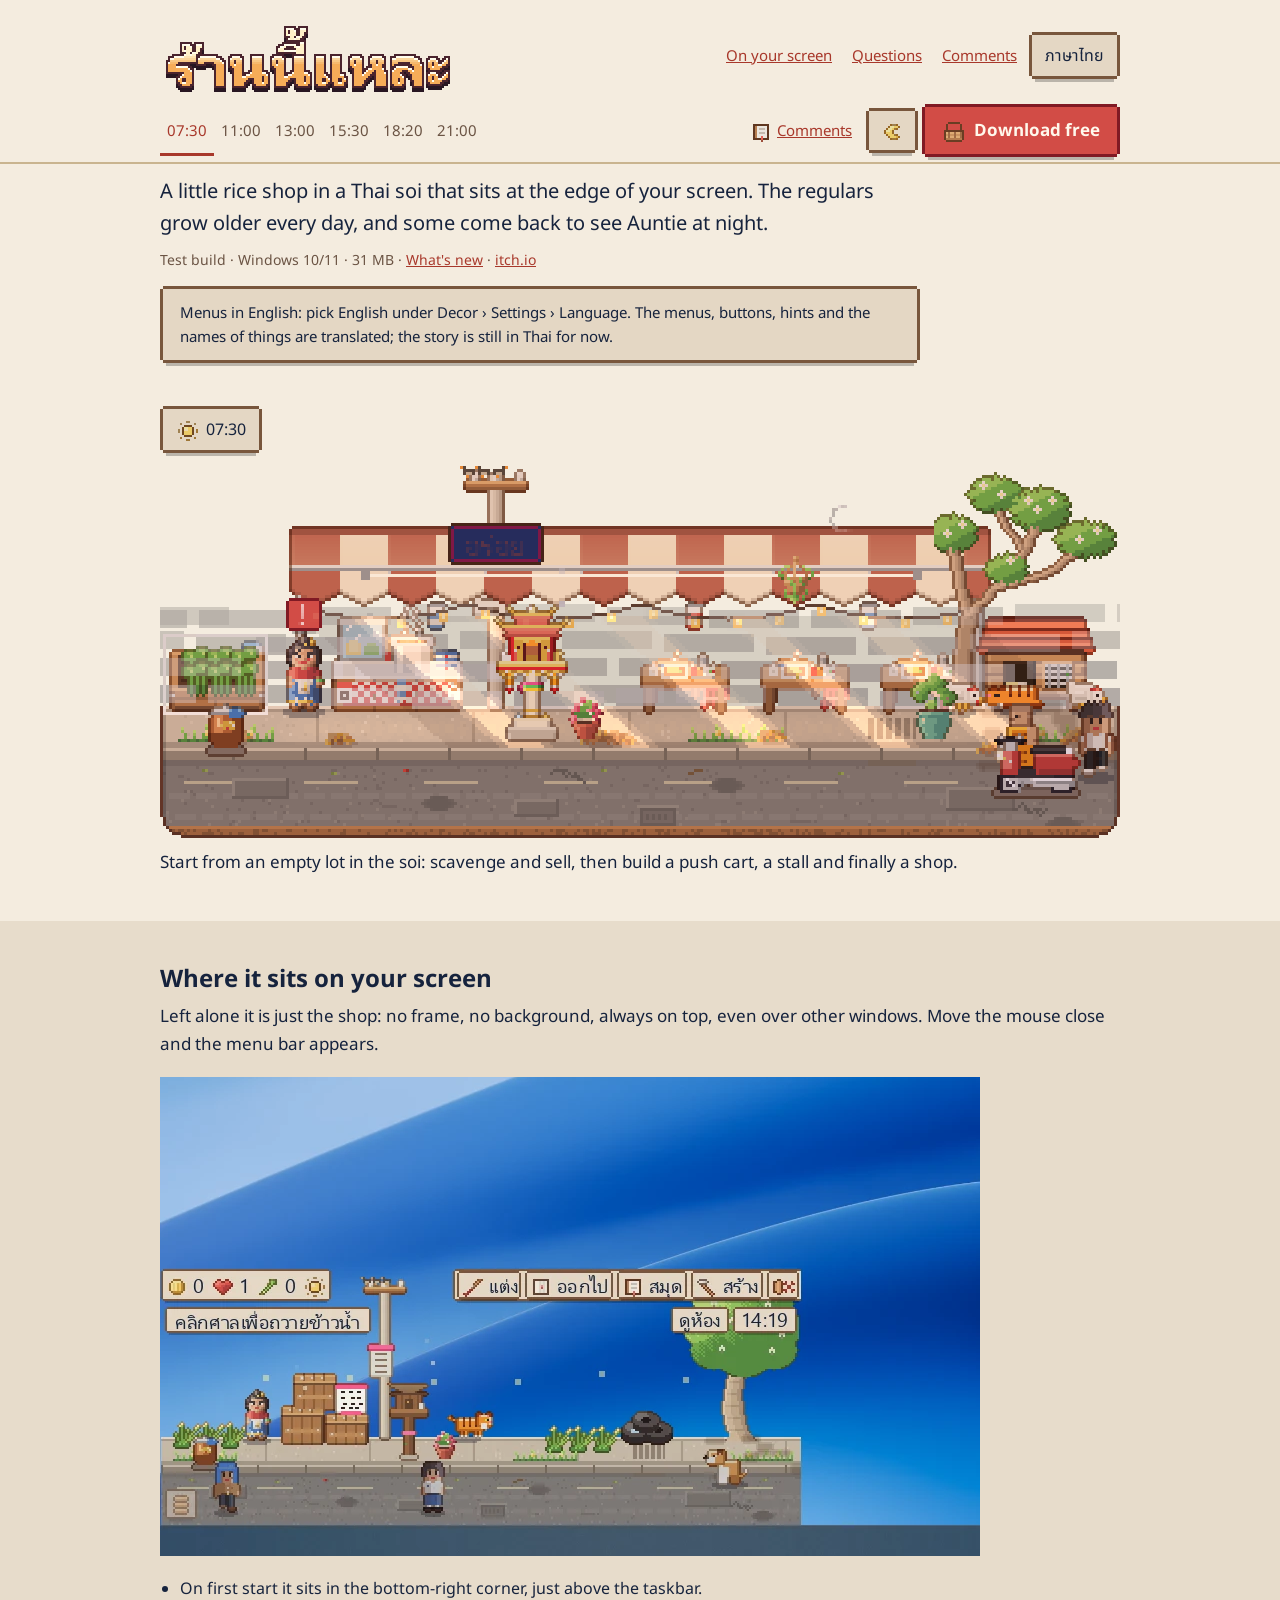
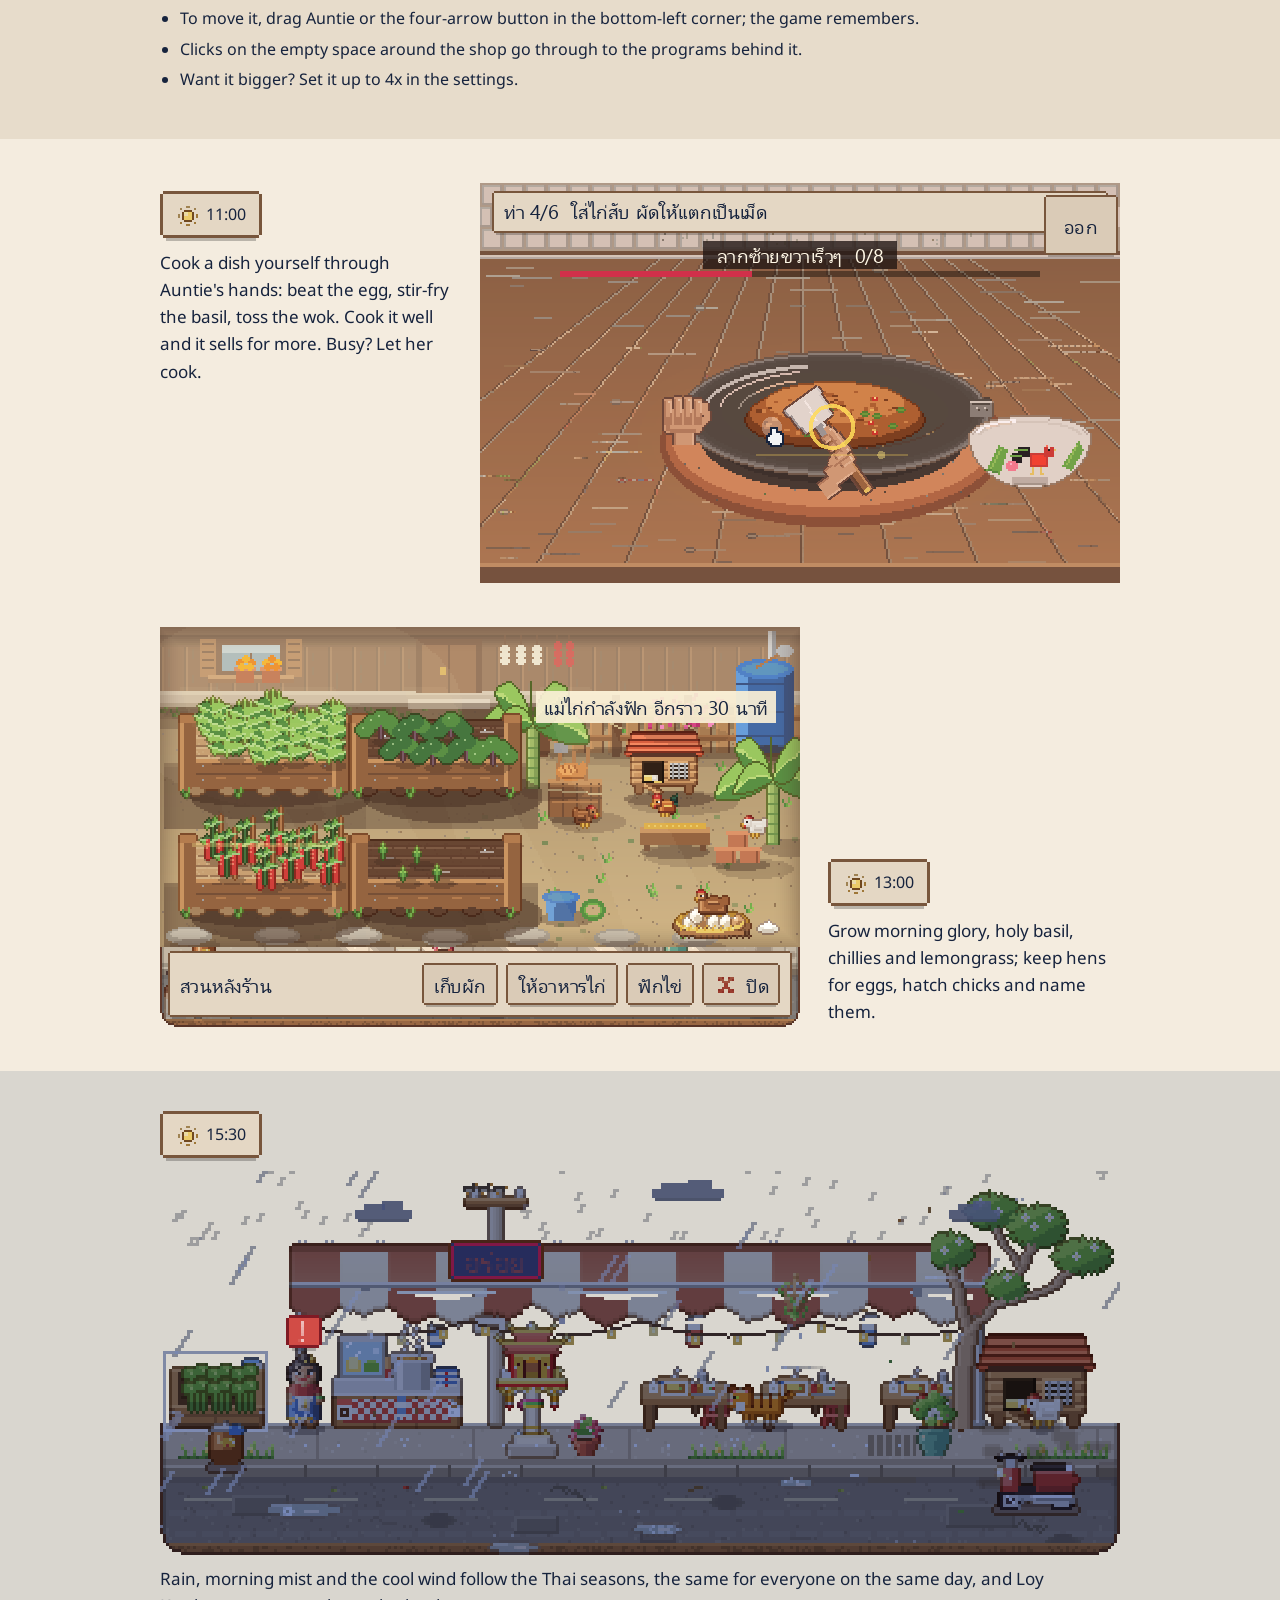
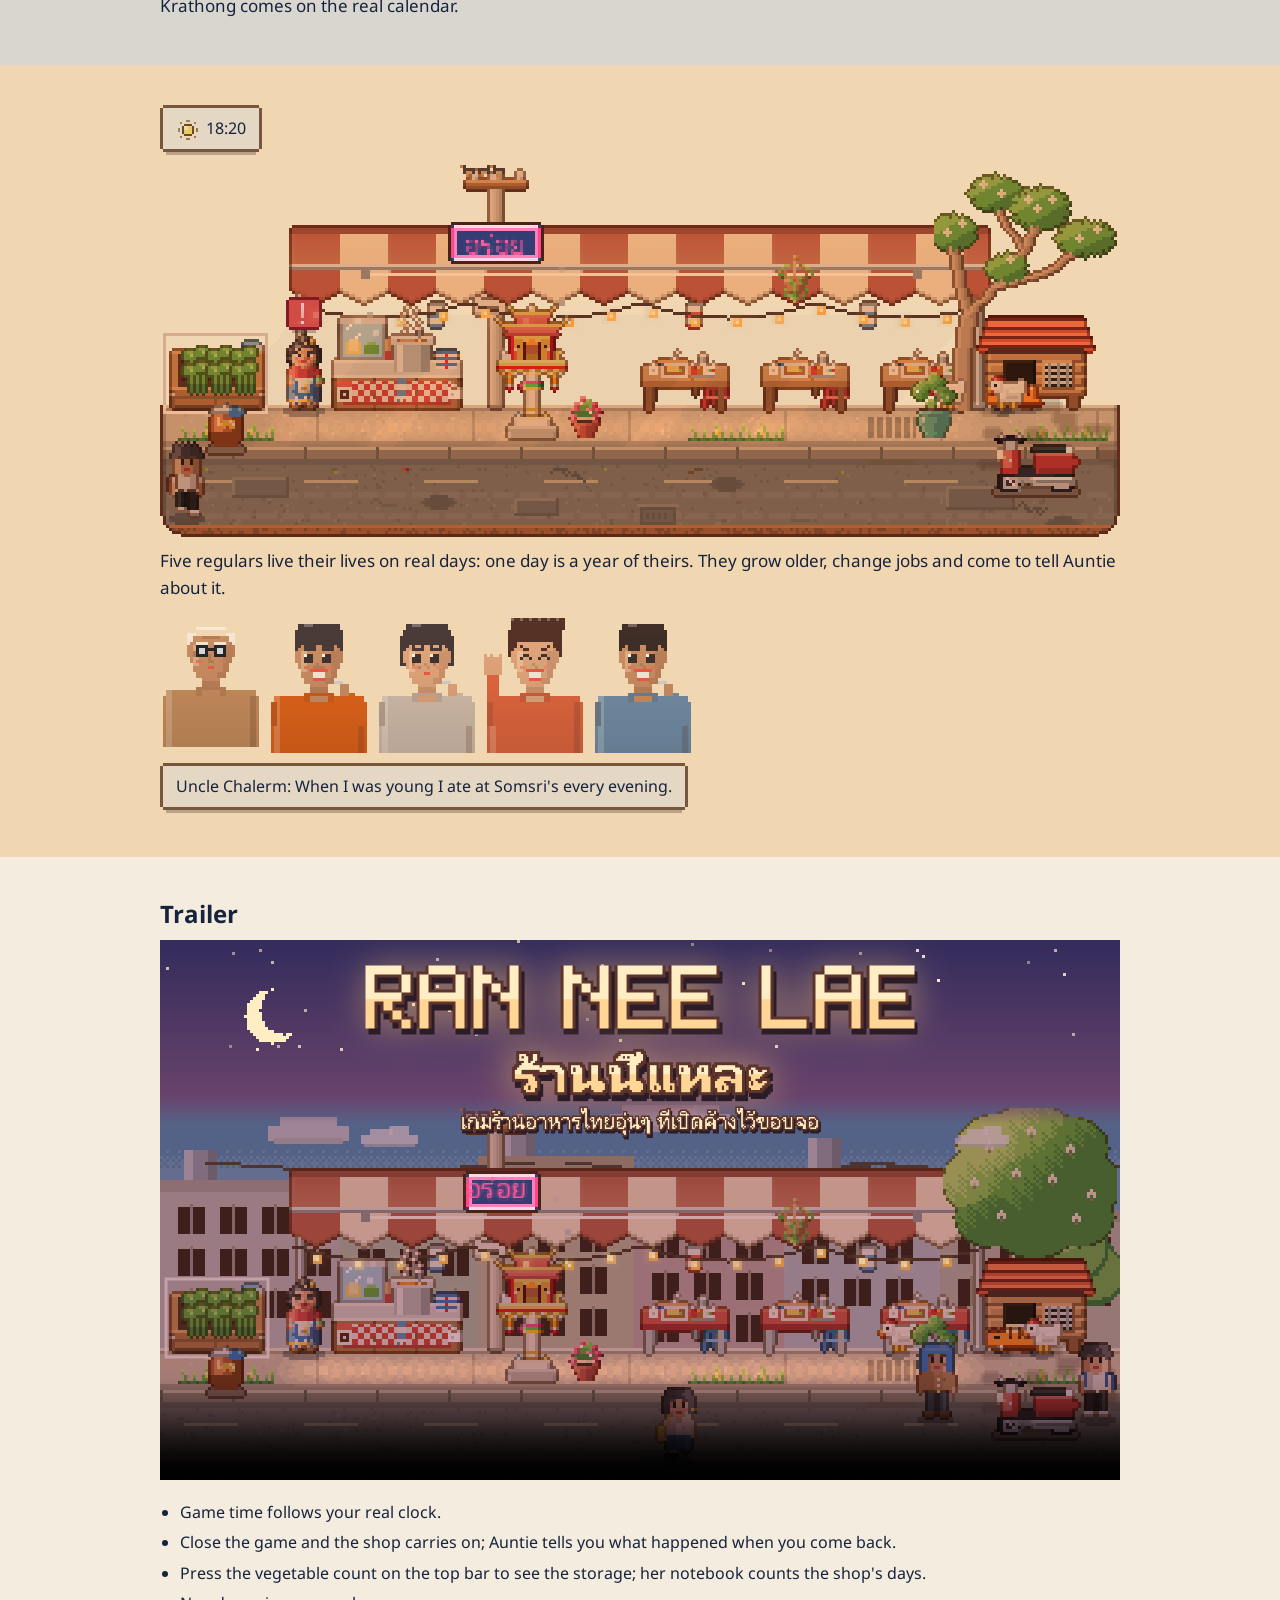
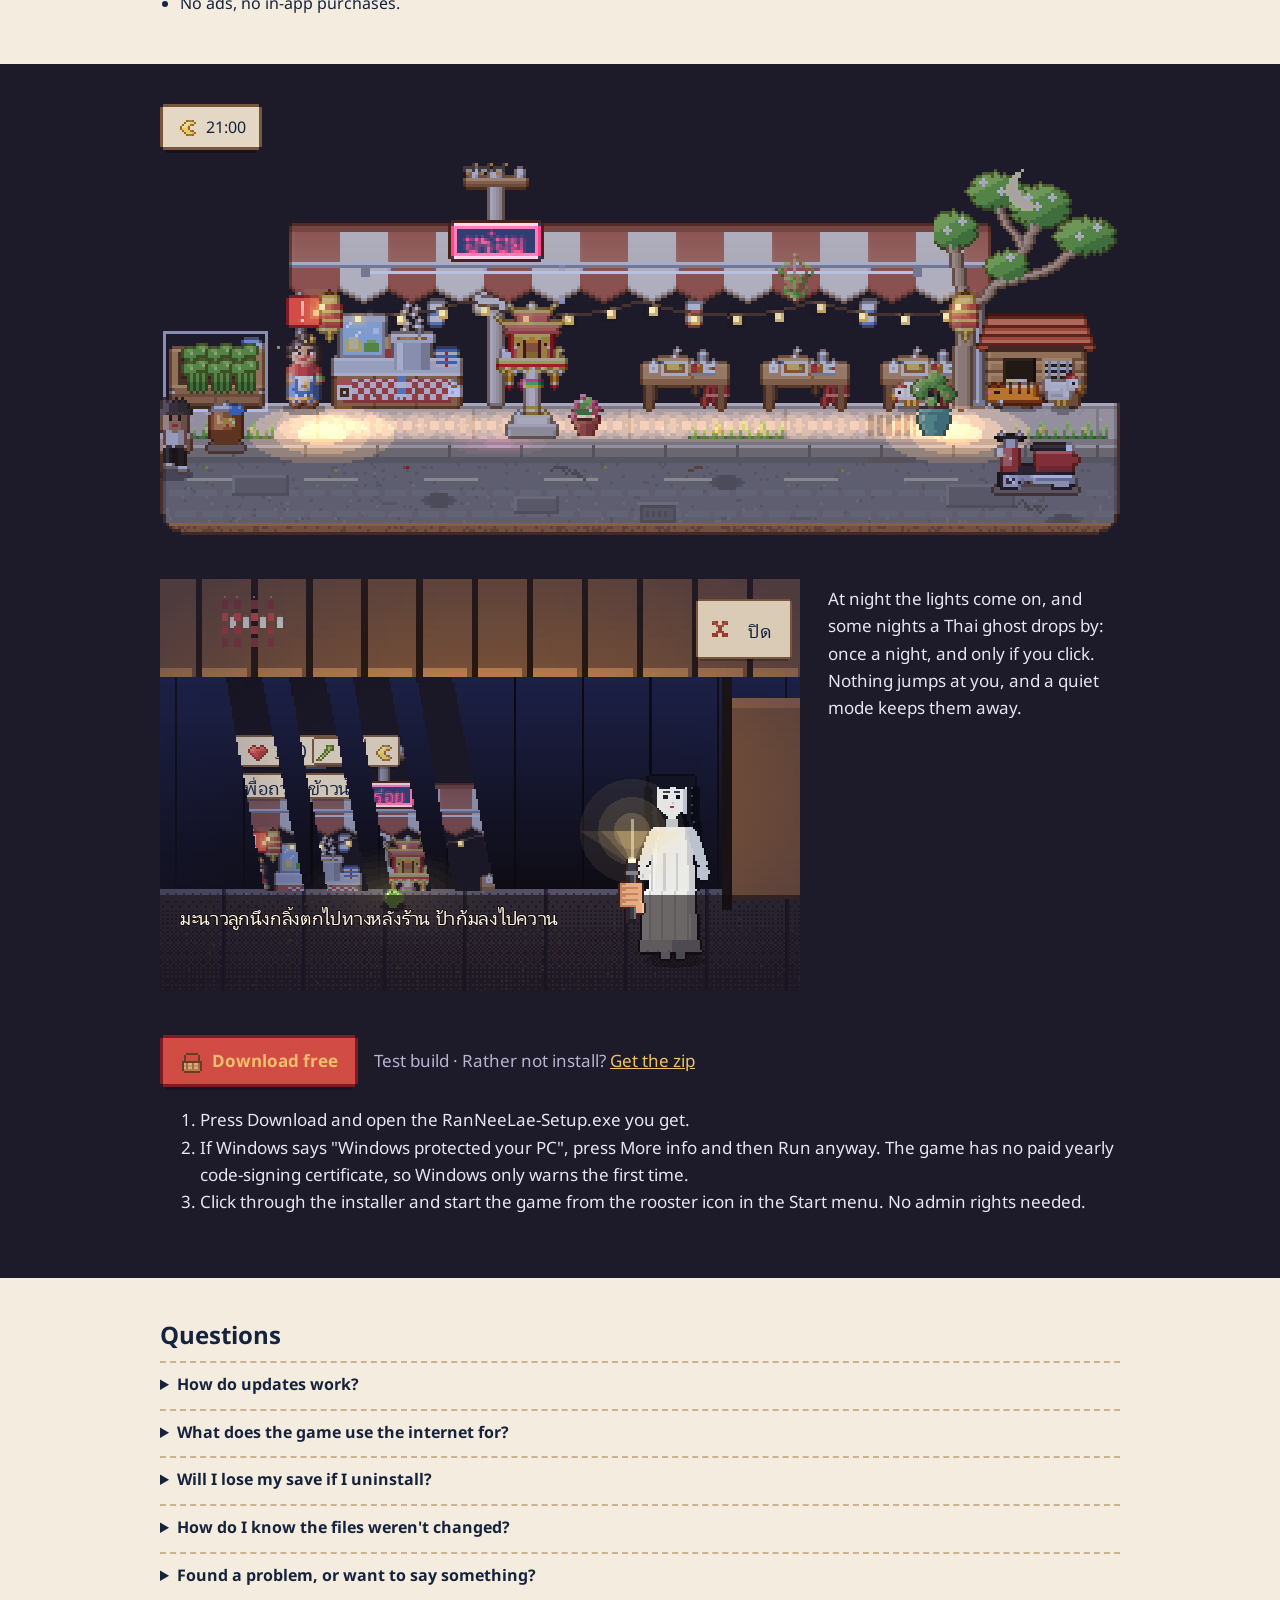
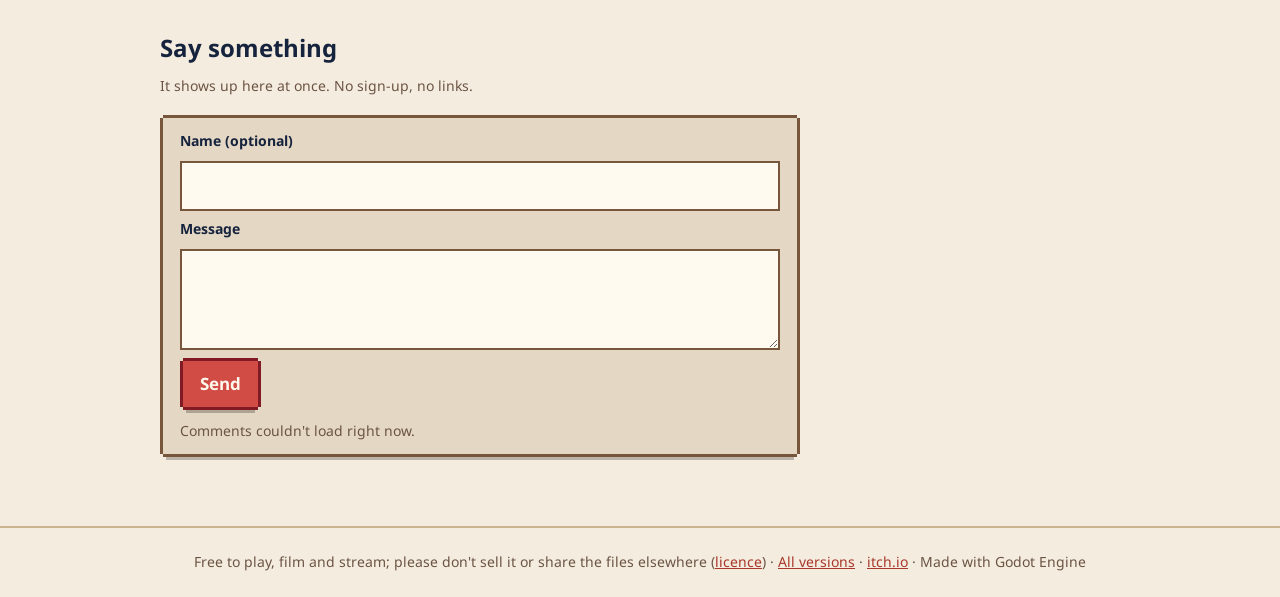
==== commit 72dd6e1f: "Site: dark theme, a sticky bar of the day's times, back to top, comments as speech bubbles Co-Author" ====
--- a/index.html
+++ b/index.html
@@ -14,6 +14,7 @@
 <link rel="preconnect" href="https://fonts.gstatic.com" crossorigin>
 <link rel="stylesheet" href="https://fonts.googleapis.com/css2?family=Noto+Sans+Thai:wght@400;700&amp;display=swap">
 <link rel="stylesheet" href="site.css">
+<script>(function(){var t=null;try{t=localStorage.getItem("theme")}catch(_){}document.documentElement.dataset.theme=t||(matchMedia("(prefers-color-scheme: dark)").matches?"dark":"light")})()</script>
 <script>
 (function () {   // a first visit from a non-Thai browser, or someone who picked English before, goes to the English page
 	var saved = null;
@@ -34,9 +35,18 @@
 		<a href="#faq">คำถาม</a>
 		<a href="#talk">ความเห็น</a>
 		<a class="chip" href="en/" hreflang="en" lang="en">English</a>
-		<a class="btn" href="download.html"><span class="ic basket"></span>ดาวน์โหลดฟรี</a>
 	</nav>
 </header>
+<nav class="rail" aria-label="ช่วงเวลาในหน้า">
+	<div class="wrap">
+		<div class="times"><a href="#t0730">07:30</a><a href="#t1100">11:00</a><a href="#t1300">13:00</a><a href="#t1530">15:30</a><a href="#t1820">18:20</a><a href="#t2100">21:00</a></div>
+		<div class="tools">
+			<a class="count" href="#talk"><span class="ic note"></span><span class="word">ความเห็น </span><span data-count></span></a>
+			<button type="button" class="chip theme" aria-label="สลับธีมมืดหรือสว่าง" title="ธีมมืด / สว่าง"><span class="ic"></span></button>
+			<a class="btn" href="download.html"><span class="ic basket"></span><span class="word">ดาวน์โหลดฟรี</span></a>
+		</div>
+	</div>
+</nav>
 
 <main id="main">
 <section class="wrap">
@@ -44,7 +54,7 @@
 	<p class="meta"><span data-version>รุ่นทดสอบ</span> · Windows 10/11 · 31 MB · <a href="https://github.com/intity01/ran-nee-lae-releases/releases/latest">มีอะไรใหม่</a> · <a href="https://im-shines.itch.io/ran-nee-lae">itch.io</a></p>
 </section>
 
-<section class="day" aria-label="เช้า">
+<section id="t0730" class="day" aria-label="เช้า">
 	<div class="wrap"><span class="chip clock"><span class="ic sun"></span>07:30</span></div>
 	<div class="strip"><img src="img/strip-morning.png" width="960" height="372" alt="ร้านของป้าตอนเช้าหน้าหนาว แดดส่องเฉียงเข้าร้าน"></div>
 	<p class="wrap caption">เริ่มจากลานว่างในซอย เก็บของ ขายของ แล้วสร้างรถเข็น แผงลอย จนเป็นร้าน</p>
@@ -64,25 +74,25 @@
 	</div>
 </section>
 
-<section class="wrap pair" aria-label="ทำกับข้าว">
+<section id="t1100" class="wrap pair" aria-label="ทำกับข้าว">
 	<div class="words"><span class="chip clock"><span class="ic sun"></span>11:00</span>
 		<p>ทำกับข้าวเองผ่านมือป้า ทอดไข่ ผัดกะเพรา โยนกระทะ ทำดีขายได้แพงขึ้น ยุ่งอยู่ก็ปล่อยให้ป้าทำเอง</p></div>
 	<div class="panel"><img src="img/panel-cook.png" width="640" height="400" alt="มือป้ากำลังผัดกะเพราในกระทะ"></div>
 </section>
 
-<section class="wrap pair flip" aria-label="สวนหลังร้าน" style="padding-top:0">
+<section id="t1300" class="wrap pair flip" aria-label="สวนหลังร้าน" style="padding-top:0">
 	<div class="panel"><img src="img/panel-garden.png" width="640" height="400" alt="สวนหลังร้าน แปลงผักและเล้าไก่"></div>
 	<div class="words"><span class="chip clock"><span class="ic sun"></span>13:00</span>
 		<p>ปลูกผักบุ้ง กะเพรา พริก ตะไคร้ เลี้ยงไก่เก็บไข่ ฟักลูกเจี๊ยบแล้วตั้งชื่อเอง</p></div>
 </section>
 
-<section class="day rainy" aria-label="ฝน">
+<section id="t1530" class="day rainy" aria-label="ฝน">
 	<div class="wrap"><span class="chip clock"><span class="ic sun"></span>15:30</span></div>
 	<div class="strip"><img src="img/strip-rain.png" width="960" height="384" alt="ฝนตกหนักหน้าร้าน"></div>
 	<p class="wrap caption">ฝน หมอกเช้า ลมหนาว ตามฤดูไทยจริง ทุกคนเห็นฝนห่าเดียวกันในวันเดียวกัน ลอยกระทงมาตามปฏิทินจริง</p>
 </section>
 
-<section class="day dusky" aria-label="ขาประจำ">
+<section id="t1820" class="day dusky" aria-label="ขาประจำ">
 	<div class="wrap"><span class="chip clock"><span class="ic sun"></span>18:20</span></div>
 	<div class="strip"><img src="img/strip-dusk.png" width="960" height="372" alt="ร้านตอนเย็น ไฟเริ่มติด"></div>
 	<div class="wrap">
@@ -109,7 +119,7 @@
 	</ul>
 </section>
 
-<section class="day night" aria-label="กลางคืน">
+<section id="t2100" class="day night" aria-label="กลางคืน">
 	<div class="wrap"><span class="chip clock"><span class="ic moon"></span>21:00</span></div>
 	<div class="strip"><img src="img/strip-night.png" width="960" height="372" alt="ร้านตอนกลางคืน โคมไฟติด"></div>
 	<div class="wrap pair" style="padding-bottom:0">
@@ -152,6 +162,7 @@
 	<ol id="comments" aria-label="ความเห็น"><li>กำลังโหลด…</li></ol>
 </section>
 </main>
+<a class="chip totop" href="#" hidden>↑ บนสุด</a>
 
 <footer>
 	เล่น ถ่าย สตรีมได้ฟรี ห้ามขายหรือแจกไฟล์ที่อื่น (<a href="LICENSE.txt">ข้อตกลง</a>) ·
--- a/site.css
+++ b/site.css
@@ -7,8 +7,21 @@
 	--ground:#f4ecdf; --ink:#16233d; --ink-soft:#6b5444; --rule:#c9b48f;
 	--rain:#d9d6cf; --dusk:#f1d6b2; --night:#1d1a2a; --night-ink:#e8e4f4; --night-soft:#b9b3cf;
 	--link:#a8382b; --night-link:#f2c06a; --chip-edge:#e7dccb;
+	--field:#fffaf0; --field-edge:#78563c; --bubble:#fffdf7;
 	--font:"Leelawadee UI","Noto Sans Thai",Tahoma,sans-serif;
+	color-scheme:light;
 }
+/* Dark: the whole page takes the night section's colours. site.js (and the line in each page's head) sets data-theme
+   from the visitor's pick, else from the system. The cream nine-patches swap for their night versions (make_pieces.py). */
+:root[data-theme="dark"]{
+	--ground:#1b1824; --ink:#ece4d6; --ink-soft:#b3a796; --rule:#4a4052;
+	--rain:#1f2129; --dusk:#251c22; --night:#100e17; --night-ink:#e8e4f4; --night-soft:#b9b3cf;
+	--link:#f2b36b; --night-link:#f2c06a; --chip-edge:#24212e;
+	--field:#15131c; --field-edge:#96745a; --bubble:#2e293c;
+	color-scheme:dark;
+}
+:root[data-theme="dark"] .chip{border-image-source:url(img/chip-night.png)}
+:root[data-theme="dark"] .box{border-image-source:url(img/panel-night.png)}
 body{margin:0;background:var(--ground);color:var(--ink);font-family:var(--font);font-size:17px;line-height:1.6}
 img{image-rendering:pixelated}
 img.photo{image-rendering:auto;max-width:100%;height:auto}
@@ -68,12 +81,17 @@
 /* comments */
 .talk form{display:flex;flex-direction:column;gap:8px;max-width:640px;margin-top:16px}
 .talk label{font-size:14px;font-weight:700}
-.talk input,.talk textarea{font:inherit;font-size:16px;padding:10px;border:2px solid #78563c;background:#fffaf0;color:var(--ink)}
+.talk input,.talk textarea{font:inherit;font-size:16px;padding:10px;border:2px solid var(--field-edge);background:var(--field);color:var(--ink)}
 .talk .status{font-size:14px;color:var(--ink-soft);min-height:1.6em}
 .talk ol{list-style:none;margin:18px 0 0;padding:0;max-width:760px}
-.talk li{padding:12px 0;border-top:2px dashed var(--rule)}
-.talk li b{margin-right:6px} .talk time{font-size:14px;color:var(--ink-soft)}
-.talk li p{white-space:pre-line;overflow-wrap:anywhere}
+/* a comment: one of the game's walk-ins (guests.png, 18 x 26 a cell, shown at 2x) and their speech bubble */
+.talk li{display:flex;gap:14px;align-items:flex-end;padding:10px 0}
+.talk li.none{display:block;color:var(--ink-soft)}
+.guest{flex:none;width:36px;height:52px;background:url(img/guests.png) 0 0/864px 52px no-repeat;image-rendering:pixelated}
+.said-box{position:relative;flex:0 1 auto;min-width:0;background:var(--bubble);border:3px solid var(--ink);padding:8px 14px 10px;margin-bottom:22px}
+.said-box::after{content:"";position:absolute;left:-15px;bottom:6px;border:9px solid transparent;border-right:12px solid var(--ink);border-left:0}
+.said-box b{margin-right:6px} .talk time{font-size:14px;color:var(--ink-soft)}
+.said-box p{white-space:pre-line;overflow-wrap:anywhere}
 .more{margin-top:12px}
 
 footer{border-top:2px solid var(--rule);padding:22px 20px;text-align:center;font-size:14px;color:var(--ink-soft);line-height:1.8}
@@ -83,7 +101,27 @@
 .fetch .aunt{display:flex;flex-direction:column;align-items:flex-start;gap:22px}
 .fetch .aunt img{margin-left:8px}
 .fetch .words{flex:1 1 320px;padding-bottom:12px}
-.bubble{position:relative;margin:0;background:#fffdf7;border:3px solid var(--ink);padding:12px 18px;font-size:22px;font-weight:700}
+.bubble{position:relative;margin:0;background:var(--bubble);border:3px solid var(--ink);padding:12px 18px;font-size:22px;font-weight:700}
 .bubble::after{content:"";position:absolute;left:28px;bottom:-15px;border:12px solid transparent;border-top-color:var(--ink);border-bottom:0}
 .row{display:flex;flex-wrap:wrap;gap:12px 18px;align-items:center}
 .steps{list-style:none;margin:0;padding:0;display:grid;grid-template-columns:repeat(auto-fit,minmax(240px,1fr));gap:14px;font-size:16px}
+
+/* the rail: the times of day as jump links, the comment count, the theme switch and the download button. It sticks to
+   the top once the header has scrolled away, so nobody has to scroll all the way back up. */
+html{scroll-padding-top:76px}
+@media (prefers-reduced-motion:no-preference){html{scroll-behavior:smooth}}
+.rail{position:sticky;top:0;z-index:5;background:var(--ground);border-bottom:2px solid var(--rule)}
+.rail .wrap{display:flex;align-items:center;gap:8px;min-height:60px}
+.times{display:flex;flex:1 1 auto;min-width:0;overflow-x:auto;scrollbar-width:none}
+.times a{flex:none;padding:12px 7px;font-size:15px;color:var(--ink-soft);text-decoration:none;font-variant-numeric:tabular-nums}
+.times a:hover{color:var(--ink)}
+.times a[aria-current="true"]{color:var(--link);box-shadow:inset 0 -3px 0 var(--link)}
+.tools{display:flex;flex:none;align-items:center;gap:4px}
+.tools .count{display:inline-flex;align-items:center;gap:4px;padding:10px 6px;font-size:15px}
+.ic.note{background-position:-168px 0}
+.theme{cursor:pointer;padding:0 2px}
+.theme .ic{background-position:-96px 0}
+:root[data-theme="dark"] .theme .ic{background-position:-72px 0}
+.totop{position:fixed;right:16px;bottom:16px;z-index:6}
+.totop[hidden]{display:none}
+@media (max-width:640px){.tools .btn .word,.tools .count .word{display:none}}
